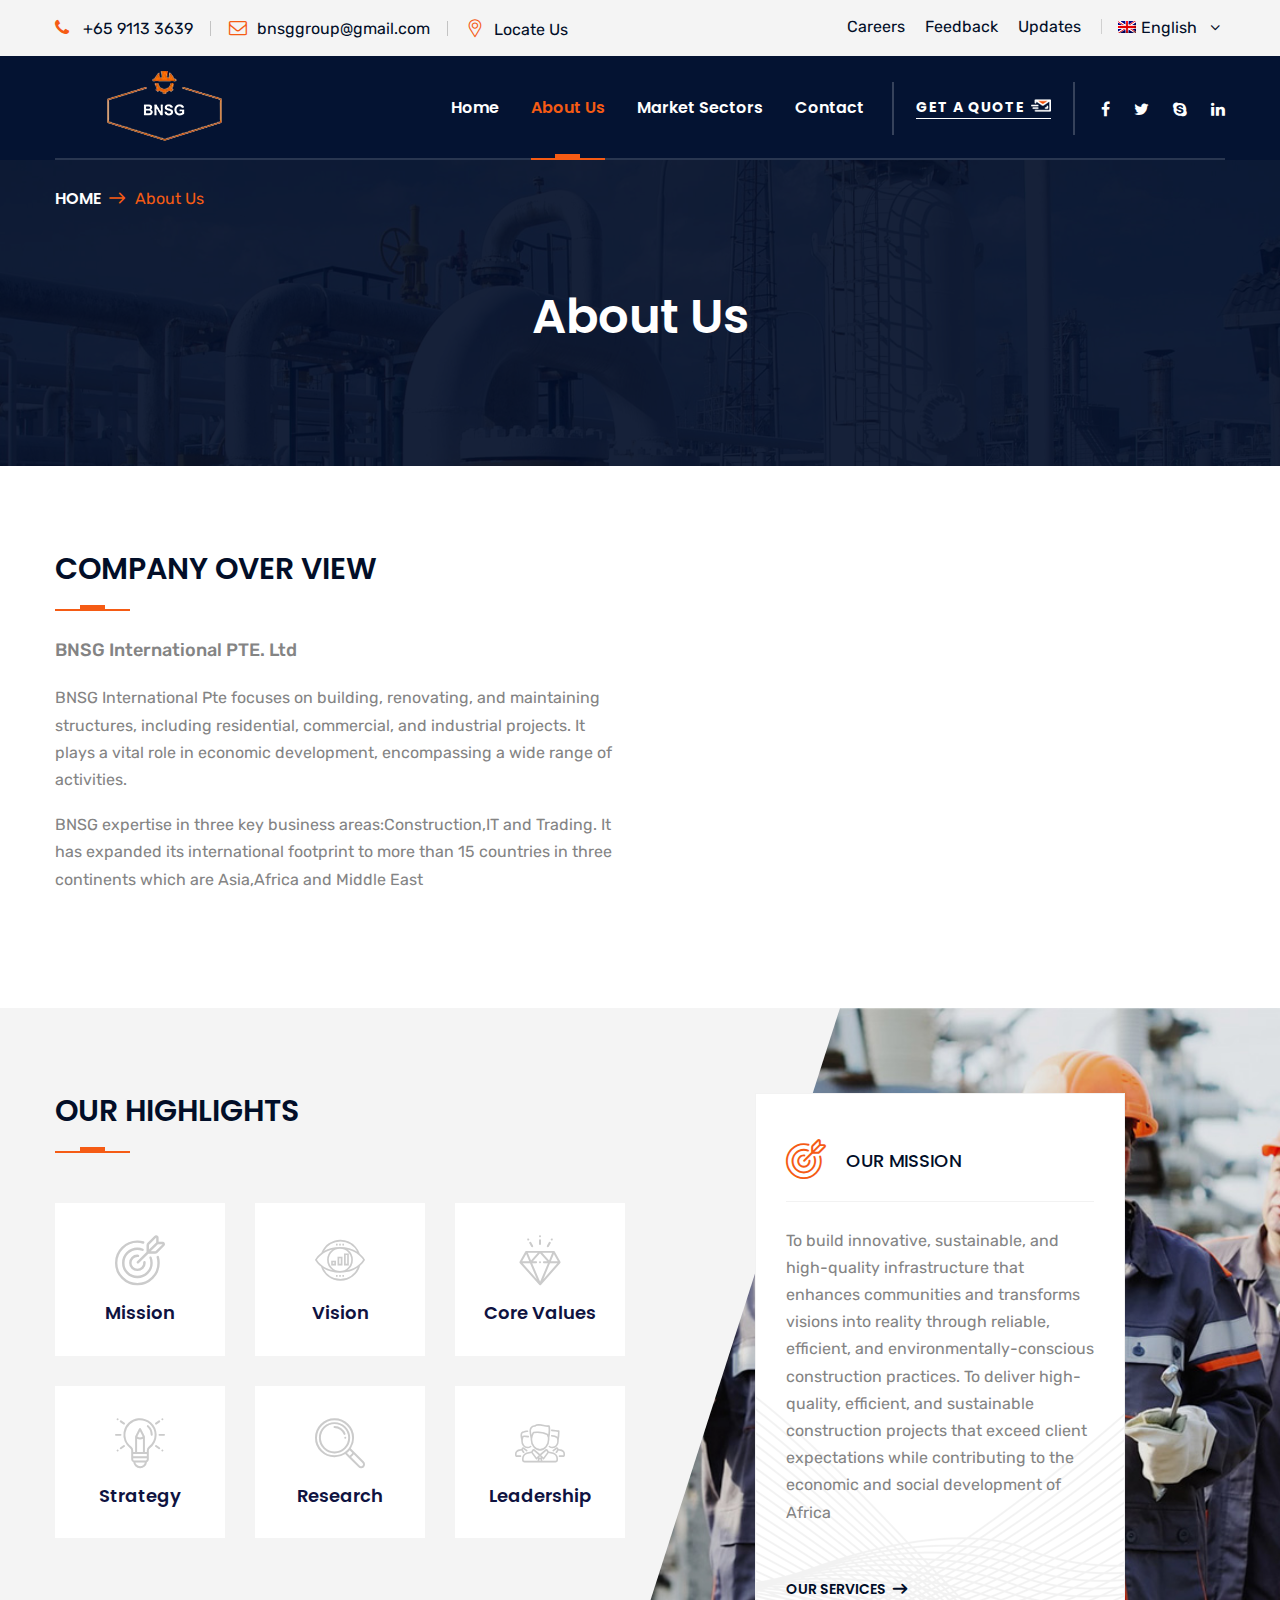
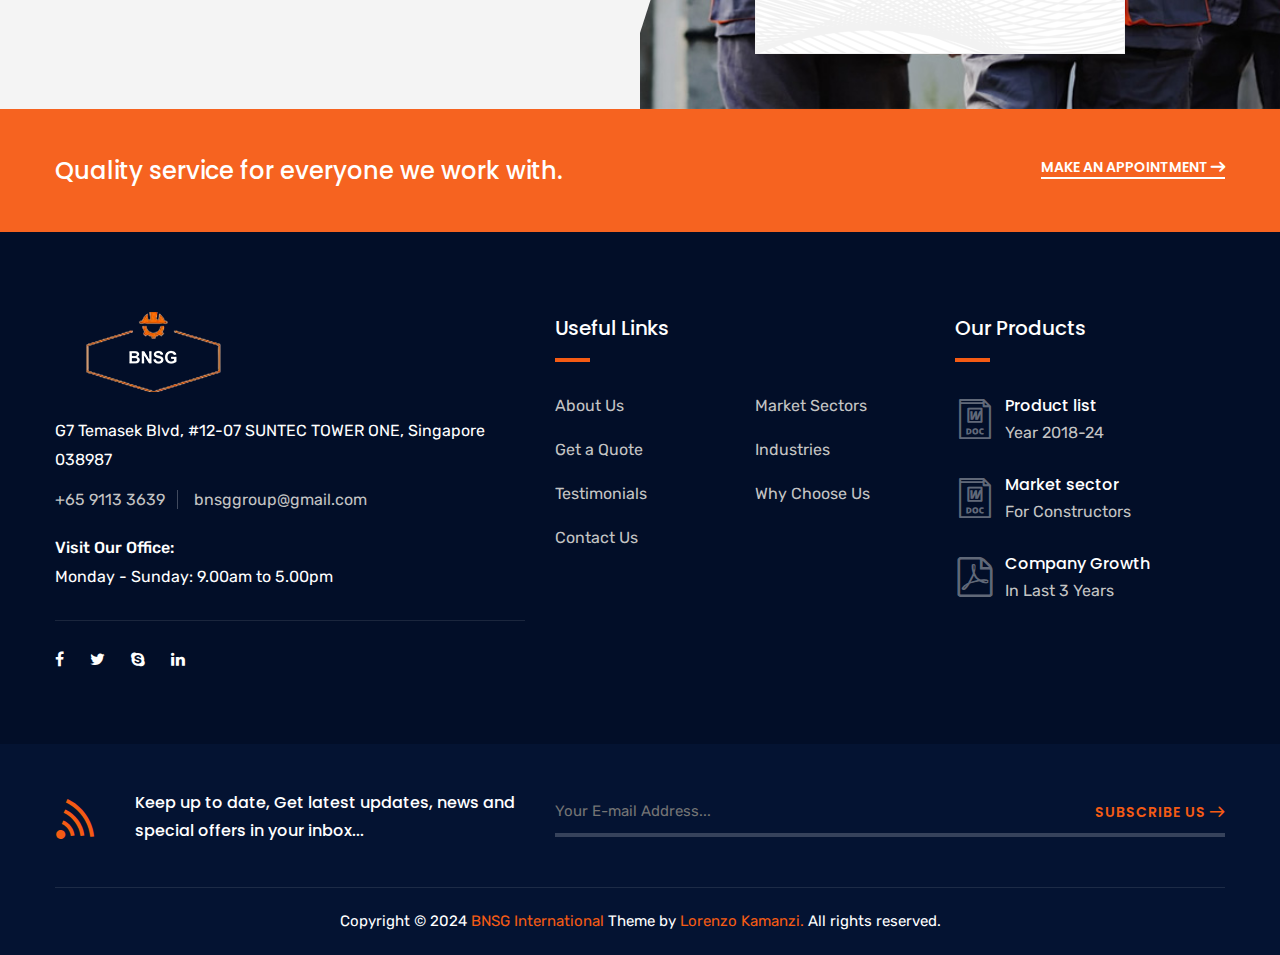
==== about.html @ dfeed2f3 "Add files via upload" ====
<!DOCTYPE html>
<html>

<!-- Mirrored from st.ourhtmldemo.com/new/metron/about.html by HTTrack Website Copier/3.x [XR&CO'2014], Sat, 02 Nov 2024 19:04:51 GMT -->

<head>
    <meta charset="utf-8">
    <title>BNSG International Pte. Ltd | Manufacturer in Singapore</title>
    <!-- Stylesheets -->
    <link href="css/bootstrap.css" rel="stylesheet">
    <link href="css/style.css" rel="stylesheet">
    <link href="css/responsive.css" rel="stylesheet">
    <!--<link href="css/color.css" rel="stylesheet">-->

    <link rel="shortcut icon" href="images/logo.png" type="image/x-icon">
    <link rel="icon" href="images/logo.png" type="image/x-icon">
    <!-- Responsive -->
    <meta http-equiv="X-UA-Compatible" content="IE=edge">
    <meta name="viewport" content="width=device-width, initial-scale=1.0, maximum-scale=1.0, user-scalable=0">
    <!--[if lt IE 9]><script src="https://cdnjs.cloudflare.com/ajax/libs/html5shiv/3.7.3/html5shiv.js"></script><![endif]-->
    <!--[if lt IE 9]><script src="js/respond.js"></script><![endif]-->
</head>

<body>

    <div class="page-wrapper">

        <!-- Preloader -->
        <div class="preloader"></div>

        <!-- Main Header-->
        <header class="main-header">

            <!-- Header Top -->
            <div class="header-top">
                <div class="auto-container">
                    <div class="top-outer clearfix">

                        <!--Top Left-->
                        <div class="top-left">
                            <ul class="links clearfix">
                                <li><a href="#"><span class="icon fa fa-phone"></span> +65 9113 3639</a></li>
                                <li><a href="#"><span class="icon fa fa-envelope-o"></span>bnsggroup@gmail.com</a></li>
                                <li><a
                                        href="https://www.google.com/maps?client=safari&sca_esv=aea98a5a3f2cda1f&rls=en&uact=5&gs_lp=[base64]&um=1&ie=UTF-8&fb=1&gl=us&sa=X&geocode=KZNnVsFIGdoxMQTMUqn6LcJ8&daddr=7+Temasek+Blvd,+%2312-07+SUNTEC+TOWER+ONE,+Singapore+038987"><span
                                            class="icon flaticon-placeholder-2"></span>Locate Us</a></li>
                            </ul>
                        </div>

                        <!--Top Right-->
                        <div class="top-right clearfix">
                            <ul class="clearfix">
                                <li><a href="#">Careers</a></li>
                                <li><a href="#">Feedback</a></li>
                                <li><a href="#">Updates</a></li>
                                <!--Language-->
                                <li class="language dropdown"><a class="btn btn-default dropdown-toggle"
                                        id="dropdownMenu2" data-toggle="dropdown" aria-haspopup="true"
                                        aria-expanded="true" href="#"><span class="flag-img"><img
                                                src="images/icons/flag.jpg" alt="" /></span>English &nbsp;<span
                                            class="fa fa-angle-down"></span></a>
                                    <ul class="dropdown-menu style-one" aria-labelledby="dropdownMenu2">
                                        <li><a href="#">English</a></li>
                                        <li><a href="#">French</a></li>

                                    </ul>
                                </li>
                            </ul>
                        </div>

                    </div>

                </div>
            </div>
            <!-- Header Top End -->

            <!-- Main Box -->
            <div class="main-box">
                <div class="auto-container">
                    <div class="outer-container clearfix">
                        <!--Logo Box-->
                        <div class="logo-box">
                            <div class="logo"><a href="index.html"><img src="images/logo.png" alt=""></a></div>
                        </div>

                        <!--Nav Outer-->
                        <div class="nav-outer clearfix">

                            <!-- Main Menu -->
                            <nav class="main-menu">
                                <div class="navbar-header">
                                    <!-- Toggle Button -->
                                    <button type="button" class="navbar-toggle" data-toggle="collapse"
                                        data-target=".navbar-collapse">
                                        <span class="icon-bar"></span>
                                        <span class="icon-bar"></span>
                                        <span class="icon-bar"></span>
                                    </button>
                                </div>

                                <div class="navbar-collapse collapse clearfix">
                                    <ul class="navigation clearfix">
                                        <li class="dropdown"><a href="index.html">Home</a>

                                        </li>
                                        <li class="current"><a href="about.html">About us</a></li>
                                        <li class="dropdown"><a href="market-sectors.html">Market Sectors</a>

                                        </li>

                                        <li><a href="contact.html">Contact</a></li>
                                    </ul>
                                </div>
                            </nav>
                            <!-- Main Menu End-->

                            <!--Outer Box-->
                            <div class="outer-box">
                                <a href="#" class="theme-btn quote-btn" data-toggle="modal"
                                    data-target="#schedule-box">Get a Quote <span class="icon"></span></a>
                                <ul class="social-icon-one">
                                    <li><a href="#"><span class="fa fa-facebook"></span></a></li>
                                    <li><a href="#"><span class="fa fa-twitter"></span></a></li>
                                    <li><a href="#"><span class="fa fa-skype"></span></a></li>
                                    <li><a href="#"><span class="fa fa-linkedin"></span></a></li>
                                </ul>
                            </div>

                        </div>
                        <!--Nav Outer End-->

                    </div>
                </div>
            </div>

            <!--Sticky Header-->
            <div class="sticky-header">
                <div class="auto-container">

                    <div class="outer-container clearfix">
                        <!--Logo Box-->
                        <div class="logo-box pull-left">
                            <div class="logo"><a href="index.html"><img src="images/logo2.png" alt=""></a></div>
                        </div>

                        <!--Nav Outer-->
                        <div class="nav-outer clearfix">
                            <!-- Main Menu -->
                            <nav class="main-menu">
                                <div class="navbar-header">
                                    <!-- Toggle Button -->
                                    <button type="button" class="navbar-toggle" data-toggle="collapse"
                                        data-target=".navbar-collapse">
                                        <span class="icon-bar"></span>
                                        <span class="icon-bar"></span>
                                        <span class="icon-bar"></span>
                                    </button>
                                </div>

                                <div class="navbar-collapse collapse clearfix">
                                    <ul class="navigation clearfix">
                                        <li class="current dropdown"><a href="index.html">Home</a>

                                        </li>
                                        <li class="dropdown"><a href="about.html">About Us</a>

                                        </li>
                                        <li class="dropdown"><a href="market-sectors.html">Market Sectors</a>

                                        </li>

                                        <li><a href="contact.html">Contact</a></li>
                                    </ul>
                                </div>
                            </nav>
                            <!-- Main Menu End-->

                        </div>
                        <!--Nav Outer End-->

                    </div>

                </div>
            </div>
            <!--End Sticky Header-->

        </header>
        <!--End Main Header -->

        <!--Page Title-->
        <section class="page-title" style="background-image:url(images/background/6.jpg)">
            <div class="auto-container">
                <ul class="page-breadcrumb">
                    <li><a href="index-2.html">Home</a></li>
                    <li>About Us</li>
                </ul>
                <h1>About Us</h1>
            </div>
        </section>
        <!--End Page Title-->

        <!--Company Section-->
        <section class="company-section">
            <div class="auto-container">
                <div class="row clearfix">

                    <!--Content Column-->
                    <div class="content-column col-md-6 col-sm-12 col-xs-12">
                        <div class="inner-column">
                            <div class="sec-title">
                                <h2>Company Over View</h2>
                                <div class="separator centered"></div>
                            </div>
                            <div class="bold-text">BNSG International PTE. Ltd</div>
                            <div class="text">
                                <p>BNSG International Pte focuses on building,
                                    renovating, and maintaining structures, including
                                    residential, commercial, and industrial projects.
                                    It plays a vital role in economic development,
                                    encompassing a wide range of activities.</p>
                                <p>BNSG expertise in three key business
                                    areas:Construction,IT and Trading.
                                    It has expanded its international footprint to more
                                    than 15 countries in three continents which are
                                    Asia,Africa and Middle East
                                </p>
                            </div>

                        </div>
                    </div>

                    <!--Image Column-->
                   

                </div>
            </div>
        </section>
        <!--End Company Section-->

        <!--Highlights Section-->
        <section class="highlights-section">
            <div class="image-layer" style="background-image:url(images/background/10.jpg)"></div>
            <div class="auto-container">
                <div class="row clearfix">

                    <!--Content Column-->
                    <div class="content-column col-md-6 col-sm-12 col-xs-12">
                        <div class="inner-column">
                            <div class="sec-title">
                                <h2>Our Highlights</h2>
                                <div class="separator centered"></div>
                            </div>

                            <div class="row clearfix">

                                <!--Hightlight Block-->
                                <div class="hightlight-block col-md-4 col-sm-6 col-xs-12">
                                    <div class="hightlight-inner">
                                        <div class="icon-box">
                                            <span class="icon flaticon-target"></span>
                                        </div>
                                        <h3>Mission</h3>
                                        <a href="#" class="overlay-link"></a>
                                    </div>
                                </div>

                                <!--Hightlight Block-->
                                <div class="hightlight-block col-md-4 col-sm-6 col-xs-12">
                                    <div class="hightlight-inner">
                                        <div class="icon-box">
                                            <span class="icon flaticon-graph"></span>
                                        </div>
                                        <h3>Vision</h3>
                                        <a href="#" class="overlay-link"></a>
                                    </div>
                                </div>

                                <!--Hightlight Block-->
                                <div class="hightlight-block col-md-4 col-sm-6 col-xs-12">
                                    <div class="hightlight-inner">
                                        <div class="icon-box">
                                            <span class="icon flaticon-quality"></span>
                                        </div>
                                        <h3>Core Values</h3>
                                        <a href="#" class="overlay-link"></a>
                                    </div>
                                </div>

                                <!--Hightlight Block-->
                                <div class="hightlight-block col-md-4 col-sm-6 col-xs-12">
                                    <div class="hightlight-inner">
                                        <div class="icon-box">
                                            <span class="icon flaticon-idea"></span>
                                        </div>
                                        <h3>Strategy</h3>
                                        <a href="#" class="overlay-link"></a>
                                    </div>
                                </div>

                                <!--Hightlight Block-->
                                <div class="hightlight-block col-md-4 col-sm-6 col-xs-12">
                                    <div class="hightlight-inner">
                                        <div class="icon-box">
                                            <span class="icon flaticon-loupe"></span>
                                        </div>
                                        <h3>Research</h3>
                                        <a href="#" class="overlay-link"></a>
                                    </div>
                                </div>

                                <!--Hightlight Block-->
                                <div class="hightlight-block col-md-4 col-sm-6 col-xs-12">
                                    <div class="hightlight-inner">
                                        <div class="icon-box">
                                            <span class="icon flaticon-people-1"></span>
                                        </div>
                                        <h3>Leadership</h3>
                                        <a href="#" class="overlay-link"></a>
                                    </div>
                                </div>

                            </div>

                        </div>
                    </div>

                    <!--Services Column-->
                    <div class="services-column col-md-6 col-sm-12 col-xs-12">
                        <div class="inner-column">
                            <div class="upper-box">
                                <div class="icon flaticon-target"></div>
                                <h2>Our Mission</h2>
                            </div>
                            <div class="text">To build innovative, sustainable, and high-quality infrastructure that enhances
                                communities and transforms visions into reality through reliable, efficient, and
                                environmentally-conscious construction practices.
                                To deliver high-quality, efficient, and sustainable construction projects that
                                exceed client expectations while contributing to the economic and social
                                development of Africa
                            </div>
                            <a href="market-sectors.html" class="services">Our Services <span
                                    class="icon flaticon-arrow-pointing-to-right"></span></a>
                        </div>
                    </div>

                </div>
            </div>
        </section>
        <!--End Highlights Section-->

        <!--History Section-->

        <!--End Team Section-->

        <!--Call To Action Section-->
        <section class="call-to-action-section" style="background-image:url(images/background/5.jpg)">
            <div class="auto-container">
                <div class="row clearfix">
                    <div class="col-md-9 col-sm-12 col-xs-12">
                        <h2>Quality service for everyone we work with.</h2>
                    </div>
                    <div class="link-column col-md-3 col-sm-12 col-xs-12">
                        <a class="apointment" href="#">Make an Appointment <span
                                class="icon flaticon-arrow-pointing-to-right"></span></a>
                    </div>
                </div>
            </div>
        </section>
        <!--End Call To Action Section-->

        <!--Quote Form-->
        <div class="modal fade" id="schedule-box" tabindex="-1" role="dialog">
            <div class="modal-dialog popup-container container" role="document">
                <div class="modal-content">
                    <div class="appoinment_form_wrapper clear_fix">
                        <button type="button" class="close" data-dismiss="modal" aria-label="Close"><i
                                class="fa fa-times" aria-hidden="true"></i></button>
                        <div class="get-quote-form" style="background-image:url(images/background/13.jpg)">
                            <div class="inner-box">
                                <!--Sec Title-->
                                <div class="sec-title">
                                    <div class="clearfix">
                                        <div class="pull-left">
                                            <h2>Get a Quote</h2>
                                            <div class="separator centered"></div>
                                        </div>
                                        <div class="pull-left">
                                            <div class="text">Get a free quote for your industrial or engineering
                                                business solutions, We are here 24/7.</div>
                                        </div>
                                    </div>
                                </div>

                                <!-- Quote Form / Style Two-->
                                <div class="quote-form style-two">
                                    <!--Shipping Form-->
                                    <form method="post" action="https://formsubmit.co/#">
                                        <div class="row clearfix">
                                            <div class="form-group col-md-6 col-sm-6 col-xs-12">
                                                <input type="text" name="text" placeholder="Your Name" required>
                                            </div>
                                            <div class="form-group col-md-6 col-sm-6 col-xs-12">
                                                <input type="text" name="text" placeholder="Company Name" required>
                                            </div>
                                            <div class="form-group col-md-6 col-sm-6 col-xs-12">
                                                <input type="text" name="text" placeholder="Phone" required>
                                            </div>
                                            <div class="form-group col-md-6 col-sm-6 col-xs-12">
                                                <select class="custom-select-box">
                                                    <option>Select Needed Service</option>
                                                    <option>Services One</option>
                                                    <option>Services Two</option>
                                                </select>
                                            </div>
                                            <div class="form-group col-md-12 col-sm-12 col-xs-12">
                                                <textarea placeholder="Your Message..."></textarea>
                                            </div>
                                            <div class="form-group col-md-12 col-sm-12 col-xs-12">
                                                <button class="theme-btn btn-style-one" type="submit"
                                                    name="submit-form">Send Now <span
                                                        class="icon flaticon-arrow-pointing-to-right"></span></button>
                                            </div>
                                        </div>
                                    </form>
                                </div>

                            </div>
                        </div>
                    </div>
                </div>
            </div>
            <a href="index-2.html" class="backhome">Back to Home <span
                    class="icon flaticon-arrow-pointing-to-right"></span></a>
        </div>
        <!-- End of Quote box -->

        <!--Main Footer-->
        <footer class="main-footer">
            <div class="auto-container">
                <!--Widgets Section-->
                <div class="widgets-section">
                    <div class="row clearfix">

                        <!--Column-->
                        <div class="column col-md-5 col-sm-6 col-xs-12">
                            <div class="footer-widget logo-widget">
                                <div class="logo">
                                    <a href="index.html"><img src="images/footer.png" alt="" /></a>
                                </div>
                                <div class="widget-content">
                                    <div class="text">G7 Temasek Blvd, #12-07 SUNTEC TOWER ONE, Singapore 038987</div>
                                    <ul class="list">
                                        <li>+65 9113 3639</li>
                                        <li>bnsggroup@gmail.com</li>
                                    </ul>
                                    <div class="timing">
                                        <span>Visit Our Office:</span>Monday - Sunday: 9.00am to 5.00pm
                                    </div>
                                    <ul class="social-icon-one">
                                        <li><a href="#"><span class="fa fa-facebook"></span></a></li>
                                        <li><a href="#"><span class="fa fa-twitter"></span></a></li>
                                        <li><a href="#"><span class="fa fa-skype"></span></a></li>
                                        <li><a href="#"><span class="fa fa-linkedin"></span></a></li>
                                    </ul>
                                </div>
                            </div>
                        </div>

                        <!--Column-->
                        <div class="column col-md-4 col-sm-6 col-xs-12">
                            <div class="footer-widget links-widget">
                                <div class="footer-title">
                                    <h2>Useful Links</h2>
                                </div>
                                <div class="row clearfix">
                                    <div class="column col-md-6 col-sm-6 col-xs-12">
                                        <ul class="links">
                                            <li><a href="about.html">About Us</a></li>


                                            <li><a href="contact.html">Get a Quote</a></li>
                                            <li><a href="about.html">Testimonials</a></li>
                                            <li><a href="contact.html">Contact Us</a></li>
                                        </ul>
                                    </div>
                                    <div class="column col-md-6 col-sm-6 col-xs-12">
                                        <ul class="links">
                                            <li><a href="market-sectors.html">Market Sectors</a></li>
                                            <li><a href="market-sectors.html">Industries</a></li>

                                            <li><a href="about.html">Why Choose Us</a></li>

                                        </ul>
                                    </div>
                                </div>
                            </div>
                        </div>

                        <!--Column-->
                        <div class="column col-md-3 col-sm-6 col-xs-12">
                            <div class="footer-widget material-widget">
                                <div class="footer-title">
                                    <h2>Our Products</h2>
                                </div>
                                <ul class="list-style-two">
                                    <li><span class="icon flaticon-doc"></span><a href="market-sectors.html">Product
                                            list</a>Year 2018-24</li>
                                    <li><span class="icon flaticon-doc"></span><a href="market-sectors.html">Market
                                            sector</a>For Constructors</li>
                                    <li><span class="icon flaticon-pdf"></span><a href="about.html">Company Growth</a>In
                                        Last 3 Years</li>
                                </ul>
                            </div>
                        </div>

                    </div>
                </div>
            </div>
            <div class="footer-bottom">
                <div class="auto-container">
                    <div class="row clearfix">

                        <!--Title Column-->
                        <div class="title-column col-md-5 col-sm-12 col-xs-12">
                            <div class="text"><span class="icon flaticon-rss-updates-subscription"></span> Keep up to
                                date, Get latest updates, news and special offers in your inbox...</div>
                        </div>
                        <!--Subscribe Column-->
                        <div class="subscribe-column col-md-7 col-sm-12 col-xs-12">
                            <div class="subscribe-form">
                                <form method="post" action="https://formsubmit.co/#">
                                    <div class="form-group">
                                        <input type="email" name="email" value="" placeholder="Your E-mail Address..."
                                            required="">
                                        <button type="submit" class="theme-btn">Subscribe Us <span
                                                class="flaticon-right-arrow-1"></span></button>
                                    </div>
                                </form>
                            </div>
                        </div>

                    </div>

                    <div class="copyright">Copyright © 2024 <a href="#">BNSG International</a> Theme by <a
                            href="https://lorenzokamanzi.com">Lorenzo Kamanzi.</a> All rights reserved.</div>

                </div>
            </div>
        </footer>

    </div>
    <!--End pagewrapper-->

    <!--Scroll to top-->
    <div class="scroll-to-top scroll-to-target" data-target="html"><span class="icon fa fa-angle-double-up"></span>
    </div>

    <script src="js/jquery.js"></script>
    <script src="js/bootstrap.min.js"></script>
    <script src="js/jquery.fancybox.js"></script>
    <script src="js/owl.js"></script>
    <script src="js/wow.js"></script>
    <script src="js/jquery-ui.js"></script>
    <script src="js/knob.js"></script>
    <script src="js/appear.js"></script>
    <script src="js/script.js"></script>

</body>

<!-- Mirrored from st.ourhtmldemo.com/new/metron/about.html by HTTrack Website Copier/3.x [XR&CO'2014], Sat, 02 Nov 2024 19:05:13 GMT -->

</html>
---- css/style.css ----
/* The Metron - Industry and Factory HTML Template */

/************ TABLE OF CONTENTS ***************
1. Fonts
2. Reset
3. Global
4. Main Header / Style Two / Style Three
5. Main Slider
6. Services Section
7. Score Section
8. Features Section
9. Marketing Section
10. Case Section
11. Testimonial Section
12. Pricing Section
13. Partners Section
14. Main Footer
15. Page Title
16. Accordian Section
17. Sidebar Widgets
18. Quote Form Section
19. About Section
20. Team Section
21. Clients Section
22. Seo Section
23. Error Section
24. Comming Soon Section
25. Pricing Section
26. Contact Form Section

**********************************************/

@import url('https://fonts.googleapis.com/css?family=Hind:300,400,500,600,700|Poppins:100,100i,200,200i,300,300i,400,400i,500,500i,600,600i,700,700i,800,800i,900,900i|Rubik:300,300i,400,400i,500,500i,700,700i,900,900i');

/*font-family: 'Rubik', sans-serif;
font-family: 'Poppins', sans-serif;
font-family: 'Hind', sans-serif;*/

@import url('font-awesome.css');
@import url('flaticon.css');
@import url('animate.css');
@import url('hover.css');
@import url('owl.css');
@import url('jquery-ui.css');
@import url('jquery.fancybox.min.css');
@import url('jquery.bootstrap-touchspin.css');

/*** 

====================================================================
	Reset
====================================================================

 ***/
 
* {
	margin:0px;
	padding:0px;
	border:none;
	outline:none;
}

/*** 

====================================================================
	Global Settings
====================================================================

 ***/

body {
	font-size:15px;
	color:#777777;
	line-height:1.8em;
	font-weight:400;
	background:#ffffff;
	-webkit-font-smoothing: antialiased;
	-moz-font-smoothing: antialiased;
	font-family: 'Rubik', sans-serif;
}

a{
	text-decoration:none;
	cursor:pointer;
	color:#f55b14;
}

a:hover,a:focus,a:visited{
	text-decoration:none;
	outline:none;
}

h1,h2,h3,h4,h5,h6 {
	position:relative;
	font-weight:normal;
	margin:0px;
	background:none;
	line-height:1.6em;
	font-family: 'Poppins', sans-serif;
}

input,button,select,textarea{
	font-family: 'Rubik', sans-serif;
}

textarea{
	overflow:hidden;	
}

.theme_color{
	color:#f55b14;
}

p,.text{
	position:relative;
	line-height:1.8em;	
	font-family: 'Rubik', sans-serif;
}

.page-wrapper section{
	position:relative;
	z-index:5;	
}

.strike-through{
	text-decoration:line-through;	
}

.auto-container{
	position:static;
	max-width:1200px;
	padding:0px 15px;
	margin:0 auto;
}

.page-wrapper{
	position:relative;
	margin:0 auto;
	width:100%;
	min-width:300px;
}

.grey-bg{
	background-color:#f8f8f8;
}

ul,li{
	list-style:none;
	padding:0px;
	margin:0px;	
}

.theme-btn{
	display:inline-block;
	transition:all 0.3s ease;
	-moz-transition:all 0.3s ease;
	-webkit-transition:all 0.3s ease;
	-ms-transition:all 0.3s ease;
	-o-transition:all 0.3s ease;
}

.centered{
	text-align:center;	
}

/*List Style One*/

.list-style-one{
	position:relative;
}

.list-style-one li{
	position:relative;
	padding-left:48px;
	margin-bottom:22px;
	color:#848484;
	font-size:16px;
	font-weight:400;
}

.list-style-one li strong{
	position:relative;
	display:block;
	color:#020e28;
	font-size:18px;
	font-weight:500;
}

.list-style-one li:before{
	position:absolute;
	content: "\f12a";
	left:0px;
	top:14px;
	color:#f55b14;
	font-size:22px;
	font-family: "Flaticon";
}

/*List Style Two*/

.list-style-two{
	position:relative;
}

.list-style-two li{
	position:relative;
	padding-left:50px;
	color:#c4c4c4;
	font-size:16px;
	margin-bottom:25px;
}

.list-style-two li .icon{
	position:absolute;
	left:0px;
	top:7px;
	line-height:1em;
	font-size:40px;
	font-weight:400;
	transition:all 0.3s ease;
	-moz-transition:all 0.3s ease;
	-webkit-transition:all 0.3s ease;
	-ms-transition:all 0.3s ease;
	-o-transition:all 0.3s ease;
	color:rgba(255,255,255,0.40);
}

.list-style-two li a{
	position:relative;
	font-weight:500;
	display:block;
	color:#ffffff;
	transition:all 0.3s ease;
	-moz-transition:all 0.3s ease;
	-webkit-transition:all 0.3s ease;
	-ms-transition:all 0.3s ease;
	-o-transition:all 0.3s ease;
	font-family: 'Poppins', sans-serif;
}

.list-style-two li:hover a{
	color:#f55b14;
	text-decoration:underline;
}

.list-style-two li:hover .icon{
	color:#f55b14;
}

/*List Style Three*/

.list-style-three{
	position:relative;
}

.list-style-three li{
	position:relative;
	margin-bottom:15px;
	color:#848484;
	font-size:15px;
	font-weight:400;
	padding-left:46px;
	padding-bottom:12px;
	border-bottom:1px solid #e6e6e6;
	font-family: 'Rubik', sans-serif;
}

.list-style-three li:last-child{
	margin-bottom:0px;
	padding-bottom:0px;
	border:none;
}

.list-style-three li .icon{
	position:absolute;
	left:0px;
	top:12px;
	color:#f55b14;
	line-height:1em;
	font-size:24px;
}

.list-style-three li strong{
	position:relative;
	color:#020e28;
	font-size:16px;
	font-weight:600;
	display:block;
	font-family: 'Poppins', sans-serif;
}

/*List Style Four*/

.list-style-four{
	position:relative;
}

.list-style-four li{
	position:relative;
	margin-bottom:6px;
	color:#ffffff;
	font-size:18px;
	font-weight:500;
	padding-left:30px;
}

.list-style-four li:before{
	position:absolute;
	content:'\f178';
	left:0px;
	top:3px;
	color:#ffffff;
	line-height:1em;
	font-size:16px;
	font-family: 'FontAwesome';
}

/*List Style Five*/

.list-style-five{
	position:relative;
}

.list-style-five li{
	position:relative;
	margin-bottom:15px;
	color:#848484;
	font-size:16px;
	font-weight:400;
	padding-left:30px;
}

.list-style-five li:before{
	position:absolute;
	content:'\f178';
	left:0px;
	top:3px;
	color:#f55b14;
	line-height:1em;
	font-size:16px;
	font-family: 'FontAwesome';
}

/*Btn Style One*/

.btn-style-one{
	position:relative;
	line-height:24px;
	color:#ffffff;
	font-size:14px;
	font-weight:600;
	background:#f55b14;
	display:inline-block;
	padding:13px 22px;
	border-radius:50px;
	letter-spacing:1px;
	text-transform:uppercase;
	border:2px solid #f55b14;
	transition:all 0.3s ease;
	-moz-transition:all 0.3s ease;
	-webkit-transition:all 0.3s ease;
	-ms-transition:all 0.3s ease;
	-o-transition:all 0.3s ease;
	font-family: 'Poppins', sans-serif;
}

.btn-style-one .icon{
	position:relative;
	top:2px;
	font-size:18px;
	margin-right:4px;
	margin-left:5px;
}

.btn-style-one:hover{
	color:#f55b14;
	border-color:#f55b14;
	background:none;
}

/*Btn Style Two*/

.btn-style-two{
	position:relative;
	line-height:24px;
	color:#ffffff;
	font-size:14px;
	font-weight:700;
	background:#020e28;
	display:inline-block;
	padding:12px 49px;
	border-radius:50px;
	text-transform:uppercase;
	border:2px solid #020e28;
	font-family: 'Poppins', sans-serif;
}

.btn-style-two:hover{
	color:#ffffff;
	background:#f55b14;
	border-color:#f55b14;
}

/*Btn Style Three*/

.btn-style-three{
	position:relative;
	line-height:24px;
	color:#ffffff;
	font-size:14px;
	font-weight:700;
	background:#f55b14;
	display:inline-block;
	padding:12px 49px;
	border-radius:50px;
	text-transform:uppercase;
	border:2px solid #f55b14;
	font-family: 'Poppins', sans-serif;
}

.btn-style-three:hover{
	color:#ffffff;
	background:#020e28;
	border-color:#020e28;
}

.preloader{ position:fixed; left:0px; top:0px; width:100%; height:100%; z-index:999999; background-color:#ffffff; background-position:center center; background-repeat:no-repeat; background-image:url(../images/icons/preloader.svg);}

img{
	display:inline-block;
	max-width:100%;
	height:auto;	
}

/*** 

====================================================================
	Fancy Box
====================================================================

***/

.fancybox-next span,
.fancybox-prev span{
	background-image:none !important;
	width:44px !important;
	height:44px !important;
	line-height:44px !important;
	text-align:center;
}

.fancybox-next span:before,
.fancybox-prev span:before{
	content:'';
	position:absolute;
	font-family: 'FontAwesome';
	left:0px;
	top:0px;
	font-size:12px;
	width:44px !important;
	height:44px !important;
	line-height:44px !important;
	background-color:rgba(28,28,28,0.40) !important;
	color:#ffffff;
	visibility:visible;
	transition: all 300ms ease;
	-webkit-transition: all 300ms ease;
	-ms-transition: all 300ms ease;
	-o-transition: all 300ms ease;
	-moz-transition: all 300ms ease;
}

.fancybox-next span:before{
	content:'\f178';
}

.fancybox-prev span:before{
	content:'\f177';
}

.fancybox-next:hover span:before,
.fancybox-prev:hover span:before{
	background-color:#ffffff !important;
	color:#000000;	
}

.fancybox-type-image .fancybox-close{
	right:0px;
	top:0px;
	width:45px;
	height:45px;
	background:url(../images/icons/icon-cross.png) center center no-repeat;
	background-color:rgba(17,17,17,0.50) !important;	
}

.fancybox-type-image .fancybox-close:hover{
	background-color:#000000 !important;	
}

.fancybox-type-image .fancybox-skin{
	padding:0px !important;	
}

/*** 

====================================================================
	Social Icon One
====================================================================

***/

.social-icon-one{
	position:relative;
}

.social-icon-one li{
	position:relative;
	margin-left:20px;
	display:inline-block;
}

.social-icon-one li a{
	position:relative;
	font-size:16px;
	color:#ffffff;
	-webkit-transition:all 300ms ease;
	-ms-transition:all 300ms ease;
	-o-transition:all 300ms ease;
	-moz-transition:all 300ms ease;
	transition:all 300ms ease;
}

.social-icon-one li a:hover{
	color:#f55b14;
}

/*** 

====================================================================
	Social Icon Two
====================================================================

***/

.social-icon-two{
	position:relative;
}

.social-icon-two li{
	position:relative;
	margin:0px 5px;
	display:inline-block;
}

.social-icon-two li a{
	position:relative;
	width:40px;
	height:40px;
	font-size:14px;
	color:#848484;
	line-height:40px;
	border-radius:50%;
	text-align:center;
	display:inline-block;
	background-color:#ffffff;
	-webkit-transition:all 300ms ease;
	-ms-transition:all 300ms ease;
	-o-transition:all 300ms ease;
	-moz-transition:all 300ms ease;
	transition:all 300ms ease;
}

.social-icon-two li a:hover{
	color:#ffffff;
	background-color:#f55b14;
}

/*** 

====================================================================
	Social Icon Three
====================================================================

***/

.social-icon-three{
	position:relative;
}

.social-icon-three li{
	position:relative;
	margin-right:15px;
	display:inline-block;
}

.social-icon-three li a{
	position:relative;
	font-size:14px;
	color:#9b9b9b;
	-webkit-transition:all 300ms ease;
	-ms-transition:all 300ms ease;
	-o-transition:all 300ms ease;
	-moz-transition:all 300ms ease;
	transition:all 300ms ease;
}

.social-icon-three li a:hover{
	color:#f55b14;
}

/*** 

====================================================================
	Scroll To Top style
====================================================================

***/

.scroll-to-top{
	position:fixed;
	bottom:15px;
	right:15px;
	width:40px;
	height:70px;
	color:#ffffff;
	font-size:24px;
	text-transform:uppercase;
	line-height:65px;
	text-align:center;
	z-index:99999;
	cursor:pointer;
	border-radius:50px;
	background:#f55b14;
	display:none;
	border:2px solid #f55b14;
	-webkit-transition:all 300ms ease;
	-ms-transition:all 300ms ease;
	-o-transition:all 300ms ease;
	-moz-transition:all 300ms ease;
	transition:all 300ms ease;		
}

.scroll-to-top:hover{
	color:#f55b14;
	background:none;
}

/*** 

====================================================================
	Main Header style
====================================================================

***/

.main-header{
	position:relative;
	left:0px;
	top:0px;
	z-index:999;
	width:100%;
	background-color:#041332;
}

.main-header .header-top{
	position:relative;
	background:#f4f4f4;
}

.main-header .header-top .top-left{
	position:relative;
	float:left;
	padding:16px 0px 15px;
}

.main-header .header-top .top-left .links{
	position:relative;
	float:left;
	
}

.main-header .header-top .top-left .links li{
	position:relative;
	float:left;
	margin-right:18px;
	line-height:1em;
	color:#ababab;
	padding-right:18px;
}

.main-header .header-top .top-left .links li:after{
	content:'';
	position:absolute;
	right:0px;
	top:50%;
	margin-top:-7px;
	height:15px;
	border-right:1px solid #c3c3c3;
}

.header-style-two .header-top .top-left .links li:after{
	border-color:rgba(255,255,255,0.15);
}

.main-header .header-top .top-left ul li:last-child{
	margin-right:0px;
	padding-right:0px;
}

.main-header .header-top .top-left .links li:last-child:after{
	display:none;	
}

.main-header .header-top .top-left .links li .icon{
	position:relative;
	top:0px;
	color:#f55b14;
	font-size:18px;
	line-height:24px;
	margin-right:10px;
}

.main-header .header-top .top-left .links li a{
	position:relative;
	line-height:22px;
	color:#020e28;
	font-size:16px;
	font-weight:400;
	-moz-transition:all 500ms ease;
	-webkit-transition:all 500ms ease;
	-ms-transition:all 500ms ease;
	-o-transition:all 500ms ease;
	transition:all 500ms ease;
}

.header-style-two .header-top .top-left .links li a{
	color:#ffffff;
}

.main-header .header-top .top-left .links li a:hover{
	color:#f55b14;
}

.main-header .header-top .top-right{
	position:relative;
	float:right;
	padding:16px 0px;
}

.main-header .header-top .top-right ul li{
	position:relative;
	color:#808080;
	font-size:14px;
	float:left;
	line-height:1.6em;
	margin-right:20px;
}

.main-header .header-top .top-right ul li span{
	position:relative;
	margin:0px 5px;
}

.main-header .header-top .top-right ul li a{
	position:relative;
	color:#020e28;
	font-size:16px;
	-moz-transition:all 500ms ease;
	-webkit-transition:all 500ms ease;
	-ms-transition:all 500ms ease;
	-o-transition:all 500ms ease;
	transition:all 500ms ease;
}

.header-style-two .header-top .top-right ul li a,
.header-style-three .header-upper-two .header-upper-left .language a{
	color:#ffffff;
}

.header-style-three .header-upper-two .header-upper-left .info-box{
	position:relative;
	padding-left:20px;
	margin-left:20px;
	display:inline-block;
	border-left:2px solid rgba(255,255,255,0.20);
}

.header-style-three .header-upper-two .info-box ul li{
	position:relative;
	color:#ffffff;
	font-size:16px;
}

.header-style-three .header-upper-two .info-box ul li span{
	display:block;
	color:#f55b14;
}

.main-header .header-top .top-right ul li a .icon{
	position:relative;
	margin-right:12px;
	color:#f55b14;
}

.main-header .header-top .top-right > ul > li > a:hover{
	color:#f55b14;
	text-decoration:underline;
}

.main-header .header-top .top-right > ul{
	position:relative;
	float:left;
}

.main-header .header-top .top-right > ul > li:last-child{
	margin-right:0px;
	padding-left:12px;
}

.main-header .header-top .top-right > ul > li:last-child::before{
	position:absolute;
	content:'';
	left:0px;
	top:3px;
	width:1px;
	height:15px;
	background-color:#d0d0d0;
}

.header-style-two{
	background-color:#ffffff;
}

.header-style-two .header-top .top-right > ul > li:last-child::before{
	background-color:rgba(255,255,255,0.20);
}

.main-menu .navigation > li:last-child > ul{
	left:auto;
	right:0px;
}

.main-header .header-lower{
	position:relative;
	padding-top:30px;
	overflow:hidden;
}

.main-header .header-lower .lower-left{
	position:relative;
	margin-bottom:10px;
}

.main-header .header-lower .info-box{
    position: relative;
    float: left;
    min-height: 45px;
    margin-right: 28px;
    font-size: 14px;
    color: #5c657a;
    text-align: left;
	font-weight:500;
	line-height:1.8em;
	margin-bottom:20px;
    padding: 0px 28px 0px 50px;
	border-right:2px solid #e6e6e6;
}

.main-header .header-lower .info-box:last-child{
	margin-right:0px;
	padding-right:0px;
	border:none;
}

.main-header .header-lower .info-box .icon-box{
	position:absolute;
	left:0px;
	top:4px;
	color:#c1c1c1;
	font-size:42px;
	line-height:1em;
}

.main-header .header-lower .info-box strong{
	text-transform:uppercase;
	font-weight:600;
	color:#5c657a;
	display:block;
	font-family: 'Poppins', sans-serif;
}

.main-header .header-lower .lower-right{
	position:relative;
	margin-top:20px;
	padding-left:10px;
}

.main-header .header-lower .lower-right:before{
	position:absolute;
	content:'';
	left:0%;
	bottom:0px;
	width:2000px;
	height:100%;
	background-color:#020e28;
	-ms-transform: skewX(-25deg);
    -webkit-transform: skewX(-25deg);
    transform: skewX(-25deg);
}

.main-header .header-lower .search-box{
	position:relative;
	float:left;
}

.main-header .header-lower .search-box .form-group{
	position:relative;
	margin:0px;
}

.main-header .header-lower .search-box .form-group input[type="text"],
.main-header .header-lower .search-box .form-group input[type="search"]{
	position:relative;
	line-height:25px;
	padding:10px 50px 10px 20px;
	background:rgba(255,255,255,0);
	display:block;
	font-size:14px;
	height:60px;
	width:330px;
	float:right;
	color:#ffffff;
	transition:all 500ms ease;
	-moz-transition:all 500ms ease;
	-webkit-transition:all 500ms ease;
	-ms-transition:all 500ms ease;
	-o-transition:all 500ms ease;
}

.main-header .header-lower .search-box .form-group input::-webkit-input-placeholder{
	color:rgba(255,255,255,1);
}

.main-header .header-lower .search-box .form-group button{
	position:absolute;
	right:0px;
	top:0px;
	height:60px;
	width:45px;
	display:block;
	font-size:14px;
	color:#f55b14;
	line-height:100%;
	font-weight:normal;
	background:none;
	text-align:right;
}

.header-style-three .header-upper-two .header-upper-left{
	position:relative;
	padding-left:300px;
	padding-top:18px;
	padding-bottom:17px;
}

.header-style-three .header-upper-two .header-upper-left .language{
	position:relative;
	float:left;
	padding:14px 0px;
}

.header-style-three .header-upper-two .header-upper-right .social-icon-one{
	margin-top:32px;
}

.header-style-three .header-lower-two{
	position:relative;
	background-color:#ffffff;
}

.header-style-three .header-lower-two .outer-container{
	position:relative;
	padding-left:284px;
}

.header-style-three .header-lower-two .logo-box{
	position:absolute;
	left:0px;
	top:-90px;
}

.header-style-three .header-lower-two .nav-outer{
	width:100%;
	padding-left:18px;
}

.header-style-three .header-lower-two .main-menu .navigation > li{
	padding:0px;
	margin-left:0px;
	margin-right:35px;
}

.header-style-three .header-lower-two .main-menu .navigation > li > a{
	color:#020e28;
}

.header-style-four{
	position:absolute;
	left:0px;
	top:0px;
	background:none;
}

.header-style-four .header-top{
	background-color:#020e28;
}

.header-style-four .header-top .top-left{
	padding:12px 0px 12px;
}

.header-style-four .header-top .top-left ul > li.language{
	padding-right:0px;
}

.header-style-four .header-top .top-left ul > li.language > a{
	padding:4px 17px;
	background-color:#f55b14 !important;
}

.header-style-four .header-top .top-left ul > li.language > a:hover{
	color:#ffffff;
}

.header-style-four .header-top .top-left .links li a,
.header-style-four .header-top .top-right ul li a{
	color:#ffffff;
}

.header-style-four .header-top .top-left .links li:after{
	display:none;
}

.header-style-four .header-top .top-right > ul > .language{
	padding-left:0px;
	padding-right:12px;
	margin-right:2px;
	border-right:1px solid rgba(255,255,255,0.20);
}

.header-style-four .header-top .top-right > ul > .language > a > .fa{
	color:#f55b14;
}

.header-style-four .header-top .top-right > ul > li:last-child::before{
	display:none;
}

.header-style-four .header-top .top-right > .social-icon-one{
	float:left;
}

.header-style-four .header-top .top-right > .social-icon-one > li{
	margin-right:0px;
	margin-left:12px;
}

.header-style-four .header-top .top-right > .social-icon-one > li:last-child{
	padding-left:0px;
}

/*Language Dropdown*/

.main-header .language .flag-img{
	position:relative;
	margin-right:10px;
	top:-2px;
}

.main-header .language .dropdown-menu{
	top:100%;
	left:0px;
	width:180px;	
	border-radius:0px;
	margin-top:18px;
	background-color:#222222;
	border:none;
	padding:0px;
    border-top:3px solid #f55b14;
}

.main-header .language > a{
	padding:0px 0px;
	background:none !important;
    border:0px;	
	border-radius:0px;
}

.main-header language a:hover{
	background:none;
}

.main-header .language .dropdown-menu > li{
	padding-right:0px !important;
	margin:0px !important;
	float:none;
	width:100%;
	display:block !important;
    border-bottom: 1px solid rgba(255,255,255,0.20);
}

.main-header .language .dropdown-menu > li:last-child{
	border-bottom:none;	
}

.main-header .language .dropdown-menu > li > a{
	padding:10px 20px !important;
	color:#ffffff !important;
	text-align:left;
	-webkit-transition:all 300ms ease;
	-ms-transition:all 300ms ease;
	-o-transition:all 300ms ease;
	-moz-transition:all 300ms ease;
	transition:all 300ms ease;
}

.main-header .language .dropdown-menu > li > a:hover{
	color:#ffffff !important;
	background-color:#f55b14;
}

/*Main Box*/

.main-header .main-box{
	position:relative;
	padding:0px 0px;
	left:0px;
	top:0px;
	width:100%;
	-webkit-transition:all 300ms ease;
	-ms-transition:all 300ms ease;
	-o-transition:all 300ms ease;
	-moz-transition:all 300ms ease;
	transition:all 300ms ease;
}

.main-header .main-box .outer-container{
	position:relative;
}

.main-header .main-box .outer-container:before{
	position:absolute;
	content:'';
	left:0px;
	bottom:0px;
	width:100%;
	height:2px;
	background-color:rgba(255,255,255,0.15);
}

.header-style-two .main-box .outer-container:before{
	background-color:rgba(230,230,230,1)
}

.header-style-four .main-box .outer-container:before{
	display:none;
}

.main-header .main-box .logo-box{
	position:relative;
	float:left;
	left:0px;
	z-index:10;
	padding:15px 0px;
}

.main-header.fixed-header .main-box .logo-box{
	padding:5px 0px;
}

.main-header .main-box .logo-box .logo img{
	display:inline-block;
	max-width:100%;
	-webkit-transition:all 300ms ease;
	-ms-transition:all 300ms ease;
	-o-transition:all 300ms ease;
	-moz-transition:all 300ms ease;
	transition:all 300ms ease;	
}

.main-header.fixed-header .nav-outer .search-box-outer{
	margin-top:-10px;
}

.main-header.fixed-header .main-box .logo-box .logo img{
	height:60px;
}

.main-header .nav-toggler{
	position:relative;
	right:0px;
	width:44px;
	height:46px;
	top:50%;
	margin-top:0px;
	display: block;
	border-radius:4px;
	text-align:center;
	border:1px solid #dddddd;
}

.main-header .nav-toggler button{
	position:relative;
	left:12px;
	display:block;
	color:#444444;
	text-align:center;
	font-size:20px;
	line-height:44px;
	background:none;
	font-weight:600;
}

.main-header .nav-outer{
	position:static;
	float:right;
}

.main-header .nav-outer .outer-box{
	position:relative;
	float:right;
	margin-left:28px;
	margin-top:26px;
}

.header-style-three .nav-outer .outer-box{
	margin-top:20px;
	margin-left:0px;
}

.header-style-three .nav-outer .outer-box .quote-btn{
	padding:3px 22px 3px !important;
	color:#020e28 !important;
	border-color:#e6e6e6 !important;
}

.header-style-three .nav-outer .outer-box .quote-btn:after{
	background-color:#e6e6e6 !important;
	bottom:0px !important;
}

.main-header .nav-outer .outer-box .quote-btn{
	position:relative;
	font-size:14px;
	font-weight:700;
	color:#ffffff;
	float:left;
	letter-spacing:1px;
	text-transform:uppercase;
	padding:12px 22px 14px;
	border-left:2px solid rgba(255,255,255,0.20);
	border-right:2px solid rgba(255,255,255,0.20);
	font-family: 'Poppins', sans-serif;
}

.header-style-four .nav-outer .outer-box .quote-btn{
	padding-right:0px;
	border-right:0px;
}

.main-header .nav-outer .outer-box .quote-btn:after{
	position:absolute;
	content:'';
	left:22px;
	right:22px;
	bottom:16px;
	height:1px;
	-webkit-transition:all 300ms ease;
	-ms-transition:all 300ms ease;
	-o-transition:all 300ms ease;
	-moz-transition:all 300ms ease;
	transition:all 300ms ease;	
	background-color:#ffffff;
}

.header-style-four .nav-outer .outer-box .quote-btn:after{
	right:0px;
}

.main-header .nav-outer .outer-box .quote-btn:hover{
	color:#f55b14;
	border-color:#f55b14;
}

.main-header .nav-outer .outer-box .quote-btn:hover::after{
	background-color:#f55b14;
}

.main-header .nav-outer .outer-box .quote-btn .icon{
	position:relative;
	width:20px;
	height:13px;
	margin-left:2px;
	display:inline-block;
	background:url(../images/icons/msg-icon.png) no-repeat;
}

.main-header .nav-outer .outer-box .quote-btn .icon.icon-two{
	background:url(../images/icons/msg-icon-1.png) no-repeat;
}

.main-header .nav-outer .outer-box .social-icon-one{
	float:left;
	margin-left:6px;
	margin-top:14px;
}

.header-style-two .nav-outer .outer-box .social-icon-one li a{
	color:#848484;
}

.main-header .nav-outer .outer-box .talk{
	position:relative;
	color:#f55b14;
	font-weight:700;
	font-size:14px;
	float:left;
	margin-top:-10px;
	margin-left:35px;
	display:inline-block;
	text-transform:uppercase;
	font-family: 'Poppins', sans-serif;
}

.main-header .nav-outer .outer-box .talk .icon{
	position:relative;
	display:inline-block;
	margin-right:10px;
}

.main-header .nav-outer .search-box-outer{
	position: relative;
	right:0px;
	float:left;
	color:#f55b14;
	margin-left:20px;
	margin-top:3px;
}

.main-header .search-box-btn{
	position:relative;
	display:block;
	color:#f55b14;
	padding:0px;
	margin:0px;
	font-size:14px;
	cursor:pointer;
	background:none;
	text-align:right;
	transition:all 500ms ease;
	-moz-transition:all 500ms ease;
	-webkit-transition:all 500ms ease;
	-ms-transition:all 500ms ease;
	-o-transition:all 500ms ease;
}

.main-header .search-box-outer .dropdown-menu{
	top:45px;
	right:0px;
	padding:0px;
	width:280px;	
	border-radius:0px;
	border-top:3px solid #f55b14;
}

.main-header .search-box-outer .dropdown-menu > li{
	padding:0px;
	border:none;
	background:none;
}

.main-header .search-panel .form-container{
	padding:25px 20px;	
}

.main-header .search-panel .form-group{
	position:relative;
	margin:0px;	
}

.main-header .search-panel input[type="text"],
.main-header .search-panel input[type="search"],
.main-header .search-panel input[type="password"],
.main-header .search-panel select{
	display:block;
	width:100%;
	height:40px;
	color:#000000;
	line-height:24px;
	background:#ffffff;	
	border:1px solid #e0e0e0;
	padding:7px 40px 7px 15px;
	-webkit-transition:all 300ms ease;
	-ms-transition:all 300ms ease;
	-o-transition:all 300ms ease;
	-moz-transition:all 300ms ease;
	transition:all 300ms ease;
}

.main-header .search-panel input:focus,
.main-header .search-panel select:focus{
	border-color:#f55b14;	
}

.main-header .search-panel .search-btn{
	position:absolute;
	right:0px;
	top:0px;
	width:40px;
	height:40px;
	text-align:center;
	color:#555555;
	font-size:12px;
	background:none;
	cursor:pointer;
}

.header-style-two .header-top{
	background-color:#020e28;
}

.main-menu{
	position:static;
	float:left;
	-webkit-transition:all 300ms ease;
	-ms-transition:all 300ms ease;
	-o-transition:all 300ms ease;
	-moz-transition:all 300ms ease;
	transition:all 300ms ease;
}

.main-menu .navbar-collapse{
	padding:0px;	
}

.main-menu .navigation{
	position:static;
	margin:0px;
}

.main-menu .navigation > li{
	position:relative;
	float:left;
	padding:17px 0px;
	margin-left:32px;
}

.main-menu .navigation > li.has-mega-menu{
	position:static;
}

.main-menu .navigation > li.has-mega-menu:before,
.main-menu .navigation > li.has-mega-menu:after{
	display:none;	
}

.header-style-four .navigation > li{
	padding-bottom:0px;
}

.main-menu .navigation > li:after{
	position:absolute;
	content:'';
	left:0px;
	bottom:0px;
	width:100%;
	height:2px;
	opacity:0;
	background-color:#f55b14;
	-webkit-transition:all 300ms ease;
	-ms-transition:all 300ms ease;
	-o-transition:all 300ms ease;
	-moz-transition:all 300ms ease;
	transition:all 300ms ease;
}

.main-menu .navigation > li:before{
	position:absolute;
	content:'';
	left:50%;
	bottom:2px;
	width:25px;
	height:4px;
	opacity:0;
	margin-left:-13px;
	background-color:#f55b14;
	-webkit-transition:all 300ms ease;
	-ms-transition:all 300ms ease;
	-o-transition:all 300ms ease;
	-moz-transition:all 300ms ease;
	transition:all 300ms ease;
}

.main-menu .navigation > li.current::before,
.main-menu .navigation > li.current::after{
	opacity:1;
}

.main-menu .navigation > li:hover::before,
.main-menu .navigation > li:hover::after{
	opacity:1;
}

.main-menu .navigation > li > a{
	position:relative;
	display:block;
	padding:20px 0px;
	color:#ffffff;
	text-align:center;
	line-height:30px;
	letter-spacing:0px;
	font-weight:600;
	font-size:16px;
	text-transform:capitalize;
	opacity:1;
	-webkit-transition:all 300ms ease;
	-ms-transition:all 300ms ease;
	-o-transition:all 300ms ease;
	-moz-transition:all 300ms ease;
	transition:all 300ms ease;	
	font-family: 'Poppins', sans-serif;
}

.header-style-two .main-menu .navigation > li > a{
	color:#020e28;
}

.header-style-two .nav-outer .outer-box .quote-btn{
	color:#020e28;
	border-color:#e6e6e6;
}

.header-style-two .nav-outer .outer-box .quote-btn:after{
	background-color:#e6e6e6;
}

.sticky-header .main-menu .navigation > li > a{
	padding:5px 0px;	
}

.main-menu .navigation > li:hover > a,
.main-menu .navigation > li.current > a{
	color:#f55b14;
	opacity:1;
}

.main-menu .navigation > li:hover > a:before,
.main-menu .navigation > li.current > a:before{
	width:100%;
}

.main-menu .navigation > li > ul{
	position:absolute;
	left:0px;
	top:100%;
	width:270px;
	z-index:100;
	display:none;
	padding:5px 20px;
	background:#ffffff;
	-webkit-box-shadow:2px 2px 5px 1px rgba(0,0,0,0.05),-2px 0px 5px 1px rgba(0,0,0,0.05);
	-ms-box-shadow:2px 2px 5px 1px rgba(0,0,0,0.05),-2px 0px 5px 1px rgba(0,0,0,0.05);
	-o-box-shadow:2px 2px 5px 1px rgba(0,0,0,0.05),-2px 0px 5px 1px rgba(0,0,0,0.05);
	-moz-box-shadow:2px 2px 5px 1px rgba(0,0,0,0.05),-2px 0px 5px 1px rgba(0,0,0,0.05);
	box-shadow:2px 2px 5px 1px rgba(0,0,0,0.05),-2px 0px 5px 1px rgba(0,0,0,0.05);
	font-family:'Poppins',sans-serif;
	border-bottom:2px solid #f55b14;
}

.main-menu .navigation > li > ul:before{
	position:absolute;
	content:'';
	left:0px;
	top:-12px;
	width:100%;
	height:12px;
}

.main-menu .navigation > li > ul.from-right{
	left:auto;
	right:0px;	
}

.main-menu .navigation > li > ul > li{
	position:relative;
	width:100%;
	border-bottom:1px solid #f2f2f2;
	text-transform:capitalize;
	transition:all 500ms ease;
	-moz-transition:all 500ms ease;
	-webkit-transition:all 500ms ease;
	-ms-transition:all 500ms ease;
	-o-transition:all 500ms ease;
}

.main-menu .navigation > li > .mega-menu{
	position:absolute;
	left:0px;
	width:100%;
	background-color: #ffffff;
    padding: 45px 40px 30px 45px;
    top: 100%;
	z-index:10;
	margin-top:10px;
	display:none;
	background-position:right bottom;
	background-repeat:no-repeat;
	-webkit-box-shadow:2px 2px 5px 1px rgba(0,0,0,0.05),-2px 0px 5px 1px rgba(0,0,0,0.05);
	-ms-box-shadow:2px 2px 5px 1px rgba(0,0,0,0.05),-2px 0px 5px 1px rgba(0,0,0,0.05);
	-o-box-shadow:2px 2px 5px 1px rgba(0,0,0,0.05),-2px 0px 5px 1px rgba(0,0,0,0.05);
	-moz-box-shadow:2px 2px 5px 1px rgba(0,0,0,0.05),-2px 0px 5px 1px rgba(0,0,0,0.05);
	box-shadow:2px 2px 5px 1px rgba(0,0,0,0.05),-2px 0px 5px 1px rgba(0,0,0,0.05);
}

.main-menu .navigation > li > .mega-menu:before{
	position:absolute;
	content:'';
	left:0px;
	top:-10px;
	width:100%;
	height:10px;
}

.main-menu .navigation > li:hover > .mega-menu{
	opacity:1;
	visibility:visible;
	transition:all 500ms ease;
	-moz-transition:all 500ms ease;
	-webkit-transition:all 500ms ease;
	-ms-transition:all 500ms ease;
	-o-transition:all 500ms ease;
}

.main-menu .navigation > li > .mega-menu .mega-menu-bar{
	position: relative;
}

.main-menu .navigation > li .mega-menu-bar h3{
	position:relative;
	color:#020e28;
	font-size:20px;
	font-weight:500;
	padding-bottom:10px;
	border-bottom:2px solid #f2f2f2;
}

.main-menu .navigation > li .mega-menu-bar > ul{
	position:relative;
}

.main-menu .navigation > li .mega-menu-bar .column > ul > li{
	position:relative;
	width:100%;
	border-bottom:1px solid #f2f2f2;
	text-transform:capitalize;
	transition:all 500ms ease;
	-moz-transition:all 500ms ease;
	-webkit-transition:all 500ms ease;
	-ms-transition:all 500ms ease;
	-o-transition:all 500ms ease;
}

.main-menu .navigation > li .mega-menu-bar .column{
	position:relative;
	margin-bottom:10px;
}

.main-menu .navigation > li .mega-menu-bar .column > ul > li:last-child{
	border:none;
}

.main-menu .navigation > li .mega-menu-bar .column > ul > li > a{
	position:relative;
	display:block;
	padding:13px 0px;
	line-height:24px;
	font-weight:400;
	font-size:16px;
	color:#848484;
	text-align:left;
	text-transform:capitalize;
	transition:all 500ms ease;
	-moz-transition:all 500ms ease;
	-webkit-transition:all 500ms ease;
	-ms-transition:all 500ms ease;
	-o-transition:all 500ms ease;
	font-family: 'Rubik', sans-serif;
}

.main-menu .navigation > li > ul > li:last-child{
	border-bottom:none;	
}

.main-menu .navigation > li > ul > li > a{
	position:relative;
	display:block;
	padding:13px 0px;
	line-height:24px;
	font-weight:400;
	font-size:16px;
	color:#848484;
	text-align:left;
	text-transform:capitalize;
	transition:all 500ms ease;
	-moz-transition:all 500ms ease;
	-webkit-transition:all 500ms ease;
	-ms-transition:all 500ms ease;
	-o-transition:all 500ms ease;
	font-family: 'Rubik', sans-serif;
}

.main-menu .navigation > li > ul > li:hover{
	border-color:#f55b14;
}

.main-menu .navigation > li > ul > li:hover > a,
.main-menu .navigation > li .mega-menu-bar .column > ul > li > a:hover{
	color:#f55b14;
}

.main-menu .navigation > li > ul > li.dropdown > a:after{
	font-family: 'FontAwesome';
	content: "\f105";
	position:absolute;
	right:0px;
	top:15px;
	width:10px;
	height:20px;
	display:block;
	line-height:21px;
	font-size:16px;
	font-weight:normal;
	text-align:center;
	z-index:5;	
}

.main-menu .navigation > li > ul > li.dropdown:hover > a:after{
	color:#f55b14;
}

.main-menu .navigation > li > ul > li > ul{
	position:absolute;
	left:109%;
	top:0px;
	width:270px;
	z-index:100;
	display:none;
	padding:5px 20px;
	background:#ffffff;
	-webkit-box-shadow:2px 2px 5px 1px rgba(0,0,0,0.05),-2px 0px 5px 1px rgba(0,0,0,0.05);
	-ms-box-shadow:2px 2px 5px 1px rgba(0,0,0,0.05),-2px 0px 5px 1px rgba(0,0,0,0.05);
	-o-box-shadow:2px 2px 5px 1px rgba(0,0,0,0.05),-2px 0px 5px 1px rgba(0,0,0,0.05);
	-moz-box-shadow:2px 2px 5px 1px rgba(0,0,0,0.05),-2px 0px 5px 1px rgba(0,0,0,0.05);
	box-shadow:2px 2px 5px 1px rgba(0,0,0,0.05),-2px 0px 5px 1px rgba(0,0,0,0.05);
	font-family:'Poppins',sans-serif;
	border-bottom:2px solid #f55b14;
}

.main-menu .navigation > li > ul > li > ul > li{
	position:relative;
	width:100%;
	border-bottom:1px solid #f2f2f2;
	text-transform:capitalize;
	transition:all 500ms ease;
	-moz-transition:all 500ms ease;
	-webkit-transition:all 500ms ease;
	-ms-transition:all 500ms ease;
	-o-transition:all 500ms ease;
}

.main-menu .navigation > li > ul > li > ul > li:hover{
	border-color:#f55b14;
}

.main-menu .navigation > li > ul > li > ul > li:last-child{
	border-bottom:none;	
}

.main-menu .navigation > li > ul > li  > ul > li > a{
	position: relative;
    display: block;
    padding: 13px 0px;
    line-height: 24px;
    font-weight: 400;
    font-size: 16px;
    color: #848484;
    text-align: left;
    text-transform: capitalize;
    transition: all 500ms ease;
    -moz-transition: all 500ms ease;
    -webkit-transition: all 500ms ease;
    -ms-transition: all 500ms ease;
    -o-transition: all 500ms ease;
    font-family: 'Rubik', sans-serif;
}

.main-menu .navigation > li > ul > li  > ul > li > a:hover{
	color:#f55b14;
}

.main-menu .navigation > li.dropdown:hover > ul{
	visibility:visible;
	opacity:1;
	top:100%;
	margin-top:10px;
	transition:all 500ms ease;
	-moz-transition:all 500ms ease;
	-webkit-transition:all 500ms ease;
	-ms-transition:all 500ms ease;
	-o-transition:all 500ms ease;
}

.main-menu .navigation li > ul > li.dropdown:hover > ul{
	visibility:visible;
	opacity:1;
	top:0px;
	transition:all 500ms ease;
	-moz-transition:all 500ms ease;
	-webkit-transition:all 500ms ease;
	-ms-transition:all 500ms ease;
	-o-transition:all 500ms ease;	
}

.main-menu .navigation li.dropdown .dropdown-btn{
	position:absolute;
	right:10px;
	top:6px;
	width:34px;
	height:30px;
	border:1px solid #ffffff;
	text-align:center;
	font-size:16px;
	line-height:26px;
	color:#ffffff;
	cursor:pointer;
	z-index:5;
	display:none;
}

.main-header .header-upper{
	position:relative;
	background:#ffffff;
	z-index:5;
	transition:all 500ms ease;
	-moz-transition:all 500ms ease;
	-webkit-transition:all 500ms ease;
	-ms-transition:all 500ms ease;
	-o-transition:all 500ms ease;
}

.main-header .header-upper .logo img{
	position:relative;
	display:inline-block;
	max-width:100%;
}

.main-header .header-upper .logo-outer{
	position:relative;
	z-index:25;
	padding:18px 0px;
}

/*Sticky Header*/

.sticky-header{
	position:fixed;
	opacity:0;
	visibility:hidden;
	left:0px;
	top:0px;
	width:100%;
	padding:0px 0px;
	background:#ffffff;
	z-index:0;
	transition:all 300ms ease;
	-moz-transition:all 300ms ease;
	-webkit-transition:all 300ms ease;
	-ms-transition:all 300ms ease;
	-o-transition:all 300ms ease;
}

.sticky-header .logo{
	padding:14px 0px 15px;
}

.fixed-header .sticky-header{
	z-index:999;
	opacity:1;
	visibility:visible;
	-ms-animation-name: fadeInDown;
	-moz-animation-name: fadeInDown;
	-op-animation-name: fadeInDown;
	-webkit-animation-name: fadeInDown;
	animation-name: fadeInDown;
	-ms-animation-duration: 500ms;
	-moz-animation-duration: 500ms;
	-op-animation-duration: 500ms;
	-webkit-animation-duration: 500ms;
	animation-duration: 500ms;
	-ms-animation-timing-function: linear;
	-moz-animation-timing-function: linear;
	-op-animation-timing-function: linear;
	-webkit-animation-timing-function: linear;
	animation-timing-function: linear;
	-ms-animation-iteration-count: 1;
	-moz-animation-iteration-count: 1;
	-op-animation-iteration-count: 1;
	-webkit-animation-iteration-count: 1;
	animation-iteration-count: 1;	
	-webkit-box-shadow: 0px 6px 15px 0px rgba(0,0,0,0.10);
	-moz-box-shadow: 0px 6px 15px 0px rgba(0,0,0,0.10);
	box-shadow: 0px 6px 15px 0px rgba(0,0,0,0.10);
}

.main-header .sticky-header .main-menu .navigation > li{
	margin-right:0px;
	margin-left:30px;
	padding:20px 0px 10px;
}

.main-header .sticky-header .main-menu .navigation > li > a{
	color:#333333;
}

.main-header .sticky-header .main-menu .navigation > li:before,
.main-header .sticky-header .main-menu .navigation > li:after{
	display:none;
}

.main-header .sticky-header .right-col{
	position:relative;
}

/*** 

====================================================================
	Main Slider style
====================================================================

***/

.main-slider{
	position:relative;
	z-index:10;
}

.main-slider .tp-caption{
	z-index:5 !important;
}

.main-slider .tp-dottedoverlay{
	background:rgba(0,0,0,0.40) !important;	
}

.main-slider .tparrows.gyges{
	width:60px;
	height:60px;
	line-height:60px;
	border-radius:50%;
	background-color:rgba(255,255,255,0.20);
}

.main-slider .tparrows.gyges:before{
	line-height:60px;
}

.main-slider .tparrows.gyges:hover{
	color:#f55b14;
	background-color:#f55b14;
}

.main-slider h2{
	position:relative;
	color:#ffffff;
	font-size:50px;
	font-weight:600;
	line-height:1.2em;
	display:inline-block;
}

.main-slider h2.dark{
	color:#020e28;
}

.main-slider h2.alternate{
	padding-bottom:25px;
	border-bottom:1px solid rgba(255,255,255,0.20);
}

.main-slider h2.style-two{
	padding-bottom:25px;
	border-bottom:1px solid rgba(0,0,0,0.10);
}

.main-slider .text{
	position:relative;
	color:#d8d8d8;
	font-size:18px;
	line-height:1.7em;
}

.main-slider .text.style-two{
	color:#848484;
}

.main-slider .text.alternate{
	color:#ffffff;
	font-size:20px;
}

.main-slider .text.style-three{
	color:#020e28;
	font-size:20px;
}

.main-slider .know_more{
	position:relative;
	color:#f55b14;
	font-weight:600;
	font-size:14px;
	padding-bottom:2px;
	text-transform:uppercase;
	transition:all 300ms ease;
	-moz-transition:all 300ms ease;
	-webkit-transition:all 300ms ease;
	-ms-transition:all 300ms ease;
	-o-transition:all 300ms ease;
	border-bottom:1px solid #f55b14;
	font-family: 'Poppins', sans-serif;
}

.main-slider .know_more .icon{
	margin-right:4px;
}

.main-slider .know_more:hover{
	color:#ffffff;
}

.main-slider .btns-box .theme-btn{
	margin-right:20px;
}

.main-slider .tp-bannertimer,
.main-slider .tp-bullets{
	display:none !important;	
}

/*** 

====================================================================
	Section Title
====================================================================

***/

.sec-title{
	position:relative;
	margin-bottom:50px;
}

.sec-title h2{
	position:relative;
	font-size:30px;
	font-weight:600;
	color:#020e28;
	line-height:1.2em;
	padding:0px 0px 24px;
	display:inline-block;
	text-transform:uppercase;
}

.sec-title.light h2{
	color:#ffffff;
}

.sec-title .separator{
	position:relative;
	width:75px;
}

.sec-title .separator:before{
	position:absolute;
	content:'';
	left:0px;
	bottom:0px;
	width:75px;
	height:2px;
	background-color:#f55b14;
}

.sec-title .separator:after{
	position:absolute;
	content:'';
	left:0px;
	bottom:2px;
	width:25px;
	height:4px;
	background-color:#f55b14;
}

.sec-title .separator.centered::after{
	margin-left:25px;
}

.sec-title.centered .separator{
	margin:0 auto;
}

.sec-title.centered .separator::after{
	left:50%;
	margin-left:-12px;
}

/*** 

====================================================================
	Services Section
====================================================================

***/

.services-section{
	position:relative;
	padding-bottom:50px;
	background-position:center center;
	background-repeat:no-repeat;
	background-size:cover;
}

.services-section .inner-container{
	position:relative;
	margin-top:-65px;
	display:inline-block;
}

.services-block{
	position:relative;
	margin-bottom:40px;
}

.services-block .inner-box{
	position:relative;
    max-width: 420px;
    margin: 0 auto;
    display: block;
}

.services-block .inner-box .image{
	position:relative;
}

.services-block .inner-box .image:before{
	position:absolute;
	content:'';
	left:0px;
	bottom:0px;
	width:100%;
	height:30%;
	z-index:1;
	background:-webkit-linear-gradient(top,rgba(0,0,0,0),rgba(2,14,40,0.9));
	background:-moz-linear-gradient(top,rgba(0,0,0,0),rgba(2,14,40,0.9));
	background:-o-linear-gradient(top,rgba(0,0,0,0),rgba(2,14,40,0.9));
	background:-ms-linear-gradient(top,rgba(0,0,0,0),rgba(2,14,40,0.9));
}

.services-block .inner-box .image img{
	position:relative;
	width:100%;
	display:block;
}

.services-block .inner-box .lower-content{
	position:relative;
	text-align:center;
	padding:32px 0px 25px;
}

.services-block .inner-box .lower-content .icon-box{
	position:relative;
	color:#c4c4c4;
	font-size:60px;
	line-height:1em;
	margin-bottom:20px;
}

.services-block .inner-box .lower-content h3{
	position:relative;
	color:#020e28;
	font-size:18px;
	font-weight:500;
}

.services-block .inner-box .lower-content:after{
	position:absolute;
	content:'';
	left:50%;
	bottom:0px;
	width:90px;
	height:3px;
	margin-left:-45px;
	background-color:#e0e0e0;
}

.services-block .inner-box .overlay-box{
	position:absolute;
	left:0px;
	top:0px;
	width:100%;
	height:100%;
	display:block;
	z-index:2;
	opacity:0;
	padding:55px 20px 50px;
	background-color:#f55b14;
	transition:all 300ms ease;
	-moz-transition:all 300ms ease;
	-webkit-transition:all 300ms ease;
	-ms-transition:all 300ms ease;
	-o-transition:all 300ms ease;
}

.services-block .inner-box .overlay-box:after{
	position:absolute;
	content:'';
	left:50%;
	bottom:0px;
	width:90px;
	height:3px;
	margin-left:-45px;
	background-color:rgba(0,0,0,0.20);
}

.services-block .inner-box:hover .overlay-box{
	opacity:1;
}

.services-block .inner-box .overlay-box .overlay-inner{
	position:relative;
	text-align:center;
	height:100%;
}

.services-block .inner-box .overlay-box .overlay-inner .overlay-lower-inner{
	position:absolute;
	bottom:0px;
	width:100%;
	text-align:center;
}

.services-block .inner-box .overlay-box .overlay-inner .text{
	position:relative;
	color:#ffffff;
	font-size:16px;
	line-height:1.9em;
	font-weight:400;
	margin-bottom:20px;
	font-family: 'Rubik', sans-serif;
}

.services-block .inner-box .overlay-box .overlay-inner .know-more{
	position:relative;
	color:#ffffff;
	font-size:14px;
	font-weight:600;
	letter-spacing:1px;
	text-transform:uppercase;
	transition:all 300ms ease;
	-moz-transition:all 300ms ease;
	-webkit-transition:all 300ms ease;
	-ms-transition:all 300ms ease;
	-o-transition:all 300ms ease;
	font-family: 'Poppins', sans-serif;
}

.services-block .inner-box .overlay-box .overlay-inner .know-more:hover{
	color:#041332;
}

.services-block .inner-box .overlay-box .overlay-inner .overlay-icon{
	position:relative;
	color:#ffffff;
	font-size:60px;
	line-height:1em;
	margin-top:0px;
	margin-bottom:20px;
}

.services-block .inner-box .overlay-box .overlay-inner h4{
	position:relative;
	color:#020e28;
	font-size:18px;
	font-weight:500;
}

.services-block .inner-box .overlay-box .overlay-inner h4 a{
	position:relative;
	color:#ffffff;
	transition:all 300ms ease;
	-moz-transition:all 300ms ease;
	-webkit-transition:all 300ms ease;
	-ms-transition:all 300ms ease;
	-o-transition:all 300ms ease;
}

.services-block .inner-box .overlay-box .overlay-inner h4 a:hover{
	color:#041332;
}

/*** 

====================================================================
	Market Section
====================================================================

***/

.market-section{
	position:relative;
	padding:80px 0px;
	background-position:center center;
	background-repeat:no-repeat;
	background-size:cover;
}

.market-section:before{
	position:absolute;
	content:'';
	left:0px;
	top:0px;
	width:100%;
	height:100%;
	display:block;
	background-color:rgba(2,14,40,0.96);
}

.market-section .title-column{
	position:relative;
}

.market-section .title-column .sec-title{
	margin-bottom:40px;
}

.market-section .title-column .inner-column{
	position:relative;
	padding-bottom:40px;
	border-bottom:1px solid rgba(255,255,255,0.20);
}

.market-section .title-column .inner-column .text{
	position:relative;
	color:#c4c4c4;
	font-size:16px;
	font-weight:400;
	line-height:1.8em;
	margin-bottom:27px;
}

.market-section .title-column .inner-column .view_all{
	position:relative;
	color:#ffffff;
	font-size:14px;
	font-weight:600;
	line-height:1.2em;
	letter-spacing:1px;
	text-transform:uppercase;
	transition:all 300ms ease;
	-moz-transition:all 300ms ease;
	-webkit-transition:all 300ms ease;
	-ms-transition:all 300ms ease;
	-o-transition:all 300ms ease;
	font-family: 'Poppins', sans-serif;
}

.market-section .title-column .inner-column .view_all .icon{
	position:relative;
	margin-right:4px;
}

.market-section .title-column .inner-column .view_all:hover{
	color:#f55b14;
}

.market-section .row{
	margin:0px -30px;	
}

.market-section .row .m-block{
	padding:0px 30px;
}

.market-section .row .m-block:nth-child(2) .inner-box:after,
.market-section .row .m-block:nth-child(3) .inner-box:after,
.market-section .row .m-block:nth-child(5) .inner-box:after,
.market-section .row .m-block:nth-child(6) .inner-box:after{
	content:'';
	position:absolute;
	left:-30px;
	bottom:30px;
	top:0px;
	border-left:1px solid rgba(255,255,255,0.20);
}

.market-block{
	position:relative;
	margin-bottom:30px;
}

.market-block .inner-box{
	position:relative;
	padding:30px 0px;
	transition:all 300ms ease;
	-moz-transition:all 300ms ease;
	-webkit-transition:all 300ms ease;
	-ms-transition:all 300ms ease;
	-o-transition:all 300ms ease;
	border-bottom:1px solid rgba(255,255,255,0.20);
}

.market-section .row .m-block:nth-child(4) .inner-box,
.market-section .row .m-block:nth-child(5) .inner-box,
.market-section .row .m-block:nth-child(6) .inner-box{
	border-bottom:none;
}

.market-section .market-block .inner-box:before{
	content:'';
	position:absolute;
	left:-30px;
	right:-30px;
	top:0px;
	bottom:-1px;
	opacity:0;
	visibility:hidden;
	background-color:#f55b14;	
}

.market-section .market-block .inner-box:hover:before{
	opacity:1;
	visibility:visible;	
}

.market-block .inner-box:hover{
	border-color:#f55b14;
}

.market-block .inner-box h3{
	position:relative;
	font-size:20px;
	font-weight:500;
	line-height:1.5em;
	margin-bottom:15px;
}

.market-block .inner-box h3 a{
	position:relative;
	color:#ffffff;
	transition:all 300ms ease;
	-moz-transition:all 300ms ease;
	-webkit-transition:all 300ms ease;
	-ms-transition:all 300ms ease;
	-o-transition:all 300ms ease;
}

.market-block .inner-box h3 a:hover{
	color:#020e28;
}

.market-block .inner-box .text{
	position:relative;
	color:#ffffff;
	font-size:16px;
	line-height:1.8em;
	font-weight:400;
	margin-bottom:35px;
	opacity:0;
	visibility:hidden;
	transition:all 300ms ease;
	-moz-transition:all 300ms ease;
	-webkit-transition:all 300ms ease;
	-ms-transition:all 300ms ease;
	-o-transition:all 300ms ease;
}

.market-block .inner-box:hover .text{
	opacity:1;
	visibility:visible;
}

.market-block .inner-box .icon-box{
	position:relative;
	font-size:50px;
	line-height:1em;
	transition:all 300ms ease;
	-moz-transition:all 300ms ease;
	-webkit-transition:all 300ms ease;
	-ms-transition:all 300ms ease;
	-o-transition:all 300ms ease;
	color:rgba(255,255,255,0.40);
}

.market-block .inner-box:hover .icon-box{
	opacity:0;
	visibility:hidden;
}

.market-block .inner-box .view_all{
	position:absolute;
	left:0px;
	bottom:30px;
	font-size:14px;
	font-weight:600;
	color:#ffffff;
	letter-spacing:1px;
	opacity:0;
	visibility:hidden;
	transition:all 300ms ease;
	-moz-transition:all 300ms ease;
	-webkit-transition:all 300ms ease;
	-ms-transition:all 300ms ease;
	-o-transition:all 300ms ease;
	text-transform:uppercase;
	font-family: 'Poppins', sans-serif;
}

.market-block .inner-box .view_all:hover{
	color:#020e28;
}

.market-block .inner-box:hover .view_all{
	opacity:1;
	visibility:visible;
}

/*** 

====================================================================
	Projects Section
====================================================================

***/

.projects-section{
	position:relative;
	padding:80px 0px;
}

.projects-section .sec-title .text{
	position:relative;
	color:#848484;
	font-size:18px;
	line-height:1.7em;
	font-weight:400;
}

.projects-section .sec-title .view_all{
	position: relative;
    color: #f55b14;
    font-weight: 600;
    font-size: 14px;
	float:right;
    padding-bottom: 2px;
    text-transform: uppercase;
    transition: all 300ms ease;
    -moz-transition: all 300ms ease;
    -webkit-transition: all 300ms ease;
    -ms-transition: all 300ms ease;
    -o-transition: all 300ms ease;
    border-bottom: 1px solid #f55b14;
    font-family: 'Poppins', sans-serif;
}

.projects-section .sec-title .view_all .icon{
	position:relative;
	margin-left:5px;
}

.projects-section .sec-title .view_all:hover{
	color:#020e28;
}

.projects-section .project-block{
	position:relative;
	padding:0px;
}

.project-block .inner-box{
	position:relative;
	overflow:hidden;
}

.project-block .inner-box .image{
	position:relative;
}

.project-block .inner-box .image img{
	position:relative;
	width:100%;
	display:block;
}

.project-block .inner-box .image .overlay-box{
	position:absolute;
	left:0px;
	top:0px;
	width:100%;
	height:100%;
	display:block;
	transition: all 300ms ease;
    -moz-transition: all 300ms ease;
    -webkit-transition: all 300ms ease;
    -ms-transition: all 300ms ease;
    -o-transition: all 300ms ease;
}

.project-block .inner-box .image .overlay-box:before{
	position:absolute;
	content:'';
	left:0px;
	top:0px;
	width:100%;
	height:100%;
	display:block;
	opacity:0;
	transition: all 300ms ease;
    -moz-transition: all 300ms ease;
    -webkit-transition: all 300ms ease;
    -ms-transition: all 300ms ease;
    -o-transition: all 300ms ease;
	background-color:rgba(74,74,74,0.70);
}

.project-block .inner-box:hover .image .overlay-box:before{
	opacity:1;
}

.project-block .inner-box .image .overlay-box .content{
	position:absolute;
	content:'';
	left:0px;
	bottom:-38px;
	max-width:390px;
	width:100%;
	padding:15px 30px;
	transition: all 300ms ease;
    -moz-transition: all 300ms ease;
    -webkit-transition: all 300ms ease;
    -ms-transition: all 300ms ease;
    -o-transition: all 300ms ease;
	background-color:#eaedef;
}

.project-block .inner-box .image .overlay-box .content h3{
	position:relative;
	font-weight:500;
	font-size:18px;
}

.project-block .inner-box .image .overlay-box .content h3 a{
	position:relative;
	color:#020e28;
	transition: all 300ms ease;
    -moz-transition: all 300ms ease;
    -webkit-transition: all 300ms ease;
    -ms-transition: all 300ms ease;
    -o-transition: all 300ms ease;
}

.project-block .inner-box:hover .image .overlay-box .content h3 a{
	color:#ffffff;
}

.project-block .inner-box .image .overlay-box .content .text{
	position:relative;
	color:#ffffff;
	font-size:16px;
	margin-top:8px;
	transition: all 300ms ease;
    -moz-transition: all 300ms ease;
    -webkit-transition: all 300ms ease;
    -ms-transition: all 300ms ease;
    -o-transition: all 300ms ease;
}

.project-block .inner-box .image .overlay-box .content .text .icon{
	margin-left:5px;
}

.project-block .inner-box:hover .image .overlay-box .content{
	background-color:#e95715;
	bottom:0px;
}

.project-block .inner-box:hover .image .overlay-box .content .text{
	margin-top:0px;
}

/*** 

====================================================================
	News Section
====================================================================

***/

.news-section{
	position:relative;
	padding:70px 0px 50px;
	background-color:#f4f4f4;
}

.news-section .three-item-carousel .owl-stage-outer{
	padding:10px 20px;
	margin:0px -20px;
}

.news-section .three-item-carousel{
}

.news-block{
	position:relative;
	margin-bottom:40px;
}

.news-section .three-item-carousel .news-block{
	padding:0px 0px;	
}

.news-block .inner-box{
	position:relative;
	padding:44px 30px;
	transition: all 300ms ease;
    -moz-transition: all 300ms ease;
    -webkit-transition: all 300ms ease;
    -ms-transition: all 300ms ease;
    -o-transition: all 300ms ease;
	background-color:#ffffff;
}

.news-block .inner-box h2{
	position:relative;
	color:#020e28;
	font-size:20px;
	font-weight:500;
	line-height:1.5em;
	margin-bottom:14px;
}

.news-block .inner-box h2 a{
	position:relative;
	color:#020e28;
	transition: all 300ms ease;
    -moz-transition: all 300ms ease;
    -webkit-transition: all 300ms ease;
    -ms-transition: all 300ms ease;
    -o-transition: all 300ms ease;
}

.news-block .inner-box h2 a:hover{
	color:#f55b14;
}

.news-block .inner-box .title{
	position:relative;
	color:#f55b14;
	font-size:14px;
	font-weight:700;
}

.news-block .inner-box .post-date{
	position:relative;
	color:#848484;
	font-size:14px;
	font-weight:500;
	margin-bottom:17px;
}

.news-block .inner-box .text{
	position:relative;
	line-height:1.8em;
	color:#848484;
	font-size:16px;
	margin-bottom:28px;
}

.news-block .inner-box .read-more{
	position:relative;
	color:#020e28;
	font-size:14px;
	font-weight:600;
	text-transform:uppercase;
	font-family: 'Poppins', sans-serif;
	transition: all 300ms ease;
    -moz-transition: all 300ms ease;
    -webkit-transition: all 300ms ease;
    -ms-transition: all 300ms ease;
    -o-transition: all 300ms ease;
}

.news-block .inner-box .read-more .icon{
	position:relative;
	margin-left:5px;
}

.news-block .inner-box .read-more:hover{
	color:#f55b14;
}

.news-block .inner-box:hover{
	-webkit-box-shadow: 0px 0px 15px 0px rgba(219,219,219,1);
	-moz-box-shadow: 0px 0px 15px 0px rgba(219,219,219,1);
	box-shadow: 0px 0px 15px 0px rgba(219,219,219,1);
}

.news-section .owl-dots{
	display:none;
}

.news-section .owl-nav{
	position:absolute;
	right:0px;
	top:-100px;
}

.news-section .owl-nav .owl-prev .fa,
.news-section .owl-nav .owl-next .fa{
	display:none;
}

.news-section .owl-nav .owl-prev{
	position:relative;
	width:35px;
	height:35px;
	margin-right:14px;
	display:inline-block;
	background:url(../images/icons/arrow-left.png) no-repeat;
	transition:all 500ms ease;
	-moz-transition:all 500ms ease;
	-webkit-transition:all 500ms ease;
	-ms-transition:all 500ms ease;
	-o-transition:all 500ms ease;
	-webkit-filter: grayscale(100%);
    filter: grayscale(100%);
}

.news-section .owl-nav .owl-next{
	position:relative;
	width:35px;
	height:35px;
	display:inline-block;
	background:url(../images/icons/arrow-right.png) no-repeat;
	transition:all 500ms ease;
	-moz-transition:all 500ms ease;
	-webkit-transition:all 500ms ease;
	-ms-transition:all 500ms ease;
	-o-transition:all 500ms ease;
	-webkit-filter: grayscale(100%);
    filter: grayscale(100%);
}

.news-section .owl-nav .owl-prev:hover,
.news-section .owl-nav .owl-next:hover{
	-webkit-filter: grayscale(0%);
    filter: grayscale(0%);
}

/*** 

====================================================================
	Career Section
====================================================================

***/

.career-section{
	position:relative;
	padding:90px 0px 50px;
}

.career-section .video-column{
	position:relative;
	margin-bottom:40px;
}

.career-section .video-column .inner-column{
	position:relative;
	padding-right:35px;
}

.career-section .video-column .inner-column .image{
	position:relative;
}

.career-section .video-column .inner-column .image img{
	position:relative;
	width:100%;
	display:block;
}

.career-section .video-column .inner-column .play-btn{
	position:absolute;
	right:0px;
	bottom:0px;
	padding-left:90px;
	color:#ffffff;
	padding-top:25px;
	margin-left:50px;
	font-size:18px;
	font-weight:600;
	padding-right:20px;
	padding-bottom:22px;
	display:inline-block;
	background-color:#f55b14;
	text-transform:uppercase;
	font-family: 'Poppins', sans-serif;
}

.career-section .video-column .inner-column .play-btn .icon{
	position:absolute;
	left:20px;
	top:12px;
	color:#ffffff;
	font-size:50px;
	line-height:1em;
	font-weight:400;
}

.career-section .content-column{
	position:relative;
}

.career-section .content-column .inner-column{
	position:relative;
}

.career-section .content-column .inner-column .sec-title{
	margin-bottom:30px;
}

.career-section .content-column .inner-column .text{
	position:relative;
	color:#848484;
	font-size:16px;
	line-height:1.8em;
	margin-bottom:22px;
}

.career-section .content-column .inner-column .see_all{
	position:relative;
	color:#020e28;
	font-size:14px;
	font-weight:600;
	text-transform:uppercase;
	font-family: 'Poppins', sans-serif;
	transition:all 500ms ease;
	-moz-transition:all 500ms ease;
	-webkit-transition:all 500ms ease;
	-ms-transition:all 500ms ease;
	-o-transition:all 500ms ease;
}

.career-section .content-column .inner-column .see_all:hover{
	color:#f55b14;
}

/*** 

====================================================================
	Informations Section
====================================================================

 ***/
 
.informations-section{
	position:relative;
	padding:95px 0px 55px;
	background-attachment:fixed;
	background-repeat:no-repeat;
	background-size:cover;
}

.informations-section:before{
	position:absolute;
	content:'';
	left:0px;
	top:0px;
	width:100%;
	display:block;
	height:100%;
	background-color:rgba(245,91,20,0.95);
}

.info-block{
	position:relative;
	margin-bottom:40px;
}

.info-block:after{
	position:absolute;
	content:'';
	left:100%;
	top:25px;
	width:92px;
	height:34px;
	margin-left:-40px;
	display:inline-block;
	background:url(../images/icons/arrow-1.png) right top no-repeat;
}

.info-block:last-child::after{
	display:none;
}

.info-block:nth-child(2)::after{
	background:url(../images/icons/arrow-2.png) right top no-repeat;
}

.info-block .inner-box{
	position:relative;
	text-align:center;
}

.info-block .inner-box{
	position:relative;
}

.info-block .inner-box .icon-box{
	position:relative;
	width:100px;
	height:100px;
	line-height:100px;
	text-align:center;
	font-size:52px;
	color:#ffffff;
	margin:0 auto;
	margin-bottom:15px;
	transition:all 500ms ease;
	-moz-transition:all 500ms ease;
	-webkit-transition:all 500ms ease;
	-ms-transition:all 500ms ease;
	-o-transition:all 500ms ease;
	border:2px solid rgba(255,255,255,0.20);
}

.info-block .inner-box:hover .icon-box{
	border:2px solid rgba(255,255,255,0.60);
}

.info-block .inner-box .icon-box:after{
	position:absolute;
	content:'';
	left:12px;
	bottom:-40px;
	height:50px;
	width:1px;
	transition:all 500ms ease;
	-moz-transition:all 500ms ease;
	-webkit-transition:all 500ms ease;
	-ms-transition:all 500ms ease;
	-o-transition:all 500ms ease;
	background-color:rgba(255,255,255,0.20);
}

.info-block .inner-box:hover .icon-box:after{
	background-color:rgba(255,255,255,0.60);
}

.info-block .inner-box h3{
	position:relative;
	font-size:18px;
	font-weight:500;
	text-align:left;
	margin-left:120px;
}

.info-block .inner-box h3 a{
	position:relative;
	color:#ffffff;
	transition:all 500ms ease;
	-moz-transition:all 500ms ease;
	-webkit-transition:all 500ms ease;
	-ms-transition:all 500ms ease;
	-o-transition:all 500ms ease;
}

.info-block .inner-box h3 a:hover{
	color:#020e28;
}

/*** 

====================================================================
	Achivements Section
====================================================================

 ***/

.achivements-section{
	position:relative;
	padding:80px 0px 50px;
	background-repeat:no-repeat;
	background-size:cover;
}

.achivements-block{
	position:relative;
	margin-bottom:40px;
}

.achivements-block .inner-box{
	position:relative;
	border:1px solid #e6e6e6;
}

.achivements-block .inner-box .image{
	position:relative;
	text-align:center;
}

.achivements-block .inner-box .upper-box{
	position:relative;
	border-bottom:1px solid #e6e6e6;
}

.achivements-block .inner-box .lower-content{
	position:relative;
	padding:24px 25px;
	text-align:center;
}

.achivements-block .inner-box .lower-content h3{
	position:relative;
	color:#020e28;
	font-size:18px;
	font-weight:500;
	line-height:1.6em;
	margin-bottom:15px;
}

.achivements-block .inner-box .lower-content .text{
	position:relative;
	color:#848484;
	font-size:16px;
	line-height:1.8em;
}

/*** 

====================================================================
	Testimonial Section
====================================================================

***/

.testimonial-section{
	position:relative;
	padding:80px 0px 90px;
}

.testimonial-section .owl-stage-outer{
	border-bottom:1px solid #f2f2f2;
}

.testimonial-section .owl-stage-outer:before{
	position:absolute;
	content:'';
	left:50%;
	top:0px;
	width:1px;
	height:100%;
	background-color:#f2f2f2;
}

.testimonial-block{
	position:relative;
}

.testimonial-block .inner-box{
	position:relative;
	padding-left:210px;
}

.testimonial-block .inner-box .author-img{
	position:absolute;
	left:0px;
	top:0px;
}

.testimonial-block .inner-box .quote-icon{
	position:relative;
	font-size:36px;
	line-height:1em;
	color:#d0d0d0;
	margin-bottom:15px;
	transition:all 500ms ease;
	-moz-transition:all 500ms ease;
	-webkit-transition:all 500ms ease;
	-ms-transition:all 500ms ease;
	-o-transition:all 500ms ease;
}

.testimonial-block .inner-box h3{
	position:relative;
	color:#020e28;
	font-size:18px;
	font-weight:600;
	margin-bottom:1px;
	font-family: 'Poppins', sans-serif;
}

.testimonial-block .inner-box:hover .quote-icon{
	color:#f55b14;
}

.testimonial-block .inner-box .location{
	position:relative;
	color:#f55b14;
	font-size:16px;
	font-weight:400;
	margin-bottom:15px;
}

.testimonial-block .inner-box .text{
	position:relative;
	color:#848484;
	font-size:18px;
	line-height:1.6em;
	margin-bottom:20px;
}

.testimonial-block .inner-box .read{
	position:relative;
	color:#020e28;
	font-size:14px;
	font-weight:600;
	margin-bottom:30px;
	display:inline-block;
	text-transform:uppercase;
	transition:all 500ms ease;
	-moz-transition:all 500ms ease;
	-webkit-transition:all 500ms ease;
	-ms-transition:all 500ms ease;
	-o-transition:all 500ms ease;
	font-family: 'Poppins', sans-serif;
}

.testimonial-block .inner-box:hover .read{
	color:#f55b14;
}

.testimonial-block .inner-box .read .icon{
	margin-left:5px;
	font-weight:700;
}

.testimonial-block.style-two .inner-box{
	padding-left:0px;
	padding-right:210px;
}

.testimonial-block.style-two .inner-box .author-img{
	right:0px;
	left:auto;
}

.testimonial-section .owl-nav{
	display:none;
}

.testimonial-section .owl-dots{
	position:relative;
	text-align:center;
	margin-top:30px;
}

.testimonial-section .owl-dots .owl-dot{
	position:relative;
	width:9px;
	height:9px;
	margin:0px 5px;
	display:inline-block;
	border-radius:50%;
	background-color:#dedede;
	transition:all 0.3s ease;
	-moz-transition:all 0.3s ease;
	-webkit-transition:all 0.3s ease;
	-ms-transition:all 0.3s ease;
	-o-transition:all 0.3s ease;
}

.testimonial-section .owl-dots .owl-dot:hover,
.testimonial-section .owl-dots .owl-dot.active{
	position:relative;
	width:22px;
	height:8px;
	border-radius:10px;
	background-color:#ff4800;
}

/*** 

====================================================================
	Clients Section
====================================================================

***/

.clients-section{
	position:relative;
	padding:50px 0px 50px;
	background-color:#f4f4f4;
}

.clients-section .sponsors-outer{
	position:relative;
}

.clients-section .sponsors-outer:after{
	position:absolute;
	content:'';
	right:0px;
	top:0px;
	width:2px;
	height:100%;
	z-index:1;
	background-color:#f4f4f4;
}

.clients-section .sponsors-outer .owl-dots,
.clients-section .sponsors-outer .owl-nav{
	position:relative;
	display:none;
}

.clients-section .sponsors-outer .image-box{
	position:relative;
	text-align:center;
	-webkit-transition:all 300ms ease;
	-ms-transition:all 300ms ease;
	-o-transition:all 300ms ease;
	-moz-transition:all 300ms ease;
	transition:all 300ms ease;
}

.clients-section .sponsors-outer .image-box{
	border-right:1px solid #e6e6e6;
}

.clients-section .sponsors-outer .image-box img{
	max-width:100%;
	width:auto;
	display:inline-block;
	-webkit-transition:all 300ms ease;
	-ms-transition:all 300ms ease;
	-o-transition:all 300ms ease;
	-moz-transition:all 300ms ease;
	transition:all 300ms ease;
}

.clients-section .sponsors-outer .image-box img:hover{
	opacity:0.7;
}

/*** 

====================================================================
	Call To Action Section
====================================================================

***/

.call-to-action-section{
	position:relative;
	padding:45px 0px;
	background-attachment:fixed;
	background-repeat:no-repeat;
	background-size:cover;
	background-position:center bottom;
}

.call-to-action-section:before{
	position:absolute;
	content:'';
	left:0px;
	top:0px;
	width:100%;
	height:100%;
	display:block;
	background-color:rgba(245,91,20,0.95);
}

.call-to-action-section h2{
	position:relative;
	color:#ffffff;
	font-size:24px;
	font-weight:500;
	line-height:1.4em;
}

.call-to-action-section .link-column{
	position:relative;
	text-align:right;
}

.call-to-action-section .apointment{
	position:relative;
	color:#ffffff;
	font-size:14px;
	font-weight:600;
	text-transform:uppercase;
	border-bottom:2px solid #ffffff;
	font-family: 'Poppins', sans-serif;
}

/*** 

====================================================================
	Main Footer
====================================================================

***/

.main-footer{
	position:relative;
	background-color:#020e28;
	z-index:10;
}

.main-footer .widgets-section{
	position:relative;
	padding:80px 0px 40px;
}

.main-footer .footer-widget{
	position:relative;
	margin-bottom:30px;
}

.main-footer .footer-title{
	position:relative;
	margin-bottom:30px;
}

.main-footer .footer-title h2{
	position:relative;
	font-size:20px;
	font-weight:500;
	color:#ffffff;
	padding-bottom:18px;
	text-transform:capitalize;
}

.main-footer .footer-title h2:after{
	position:absolute;
	content:'';
	left:0px;
	bottom:0px;
	width:35px;
	height:4px;
	background-color:#f55b14;
}

.main-footer .logo-widget{
	position:relative;
}

.main-footer .logo-widget .widget-content{
	position:relative;
}

.main-footer .logo-widget .logo{
	position:relative;
	margin-bottom:25px;
}

.main-footer .logo-widget .widget-content .text{
	position:relative;
	color:#ffffff;
	font-size:16px;
	font-weight:400;
	margin-bottom:12px;
}

.main-footer .logo-widget .widget-content .list{
	position:relative;
	margin-bottom:20px;
}

.main-footer .logo-widget .widget-content > .list > li{
	position:relative;
	color:#c4c4c4;
	font-size:16px;
	padding-right:12px;
	margin-right:12px;
	line-height:1.2em;
	display:inline-block;
	border-right:1px solid #414a5e;
}

.main-footer .logo-widget .widget-content > .list > li:last-child{
	border-right:0px;
	margin-right:0px;
	padding-right:0px;
}

.main-footer .logo-widget .widget-content .timing{
	position:relative;
	color:#ffffff;
	font-size:16px;
	line-height:1.8em;
	padding-bottom:28px;
	margin-bottom:25px;
	border-bottom:1px solid rgba(255,255,255,0.10);
}

.main-footer .logo-widget .widget-content .timing span{
	font-weight:500;
	display:block;
}

.main-footer .logo-widget .widget-content .social-icon-one li{
	margin-left:0px;
	margin-right:22px;
}

.main-footer .links{
	position:relative;
}

.main-footer .links li{
	position:relative;
	margin-bottom:16px;
}

.main-footer .links li a{
	position:relative;
	color:#c4c4c4;
	font-size:16px;
	padding-bottom:5px;
	-webkit-transition:all 300ms ease;
	-ms-transition:all 300ms ease;
	-o-transition:all 300ms ease;
	-moz-transition:all 300ms ease;
	transition:all 300ms ease;
}

.main-footer .links li a:after{
	position:absolute;
	content:'';
	left:0px;
	bottom:0px;
	width:20px;
	height:2px;
	opacity:0;
	background-color:#f55b14;
	-webkit-transition:all 300ms ease;
	-ms-transition:all 300ms ease;
	-o-transition:all 300ms ease;
	-moz-transition:all 300ms ease;
	transition:all 300ms ease;
}

.main-footer .links li a:hover::after{
	opacity:1;
}

.main-footer .links li a:hover{
	color:#ffffff;
}

.main-footer .footer-bottom{
	position:relative;
	padding-top:45px;
	background-color:#041332;
}

.main-footer .footer-bottom.style-two{
	padding-top:0px;
}

.main-footer .footer-bottom.style-two .copyright{
	border-top:0px;
	margin-top:10px;
}

.main-footer .footer-bottom .title-column{
	position:relative;
}

.main-footer .footer-bottom .title-column .text{
	position:relative;
	padding-left:80px;
	color:#ffffff;
	font-size:16px;
	font-weight:500;
	font-family: 'Poppins', sans-serif;
}

.main-footer .footer-bottom .title-column .text .icon{
	position:absolute;
	left:0px;
	top:10px;
	color:#f55b14;
	font-size:40px;
	line-height:1em;
}




.main-footer .footer-bottom .subscribe-form{
	margin-bottom:20px;
}

.main-footer .footer-bottom .subscribe-form .form-group{
	position:relative;
	display:block;
	margin-bottom:10px;
}

.main-footer .footer-bottom .subscribe-form .form-group input[type="text"],
.main-footer .footer-bottom .subscribe-form .form-group input[type="email"]{
	position:relative;
	display:block;
	width:100%;
	line-height:26px;
	padding:10px 0px;
	height:48px;
	font-size:15px;
	color:#ffffff;
	background:none;
	font-weight:400;
	border-bottom:4px solid rgba(255,255,255,0.20);
	-webkit-transition:all 300ms ease;
	-ms-transition:all 300ms ease;
	-o-transition:all 300ms ease;
	-moz-transition:all 300ms ease;
	transition:all 300ms ease;	
}

.main-footer .footer-bottom .subscribe-form .form-group button{
	position:absolute;
	right:0px;
	top:10px;
	font-size:14px;
	color:#f55b14;
	font-weight:600;
	background:none;
	letter-spacing:1px;
	text-transform:uppercase;
	font-family: 'Poppins', sans-serif;
}

.main-footer .footer-bottom .copyright{
	position:relative;
	text-align:center;
	color:#ffffff;
	padding:20px 0px;
	margin-top:30px;
	border-top:1px solid rgba(255,255,255,0.10);
}

/*** 

====================================================================
	Services Section Two
====================================================================

***/

.services-section-two{
	position:relative;
	background-position:center center;
	background-repeat:no-repeat;
	background-size:cover;
}

.services-block-two{
	position:relative;
	padding:0px;
}

.services-block-two .inner-box{
	position:relative;
	text-align:center;
	padding:80px 15px 60px;
	transition: all 300ms ease;
    -moz-transition: all 300ms ease;
    -webkit-transition: all 300ms ease;
    -ms-transition: all 300ms ease;
    -o-transition: all 300ms ease;
}

.services-block-two .inner-box:hover{
	background-color:#f55b14;
}

.services-block-two .inner-box .upper-box{
	position:relative;
}

.services-block-two .inner-box .upper-box .icon-box{
	position: relative;
    color: #c4c4c4;
    font-size: 60px;
    line-height: 1em;
    margin-bottom: 20px;
	transition: all 300ms ease;
    -moz-transition: all 300ms ease;
    -webkit-transition: all 300ms ease;
    -ms-transition: all 300ms ease;
    -o-transition: all 300ms ease;
}

.services-block-two .inner-box:hover .upper-box .icon-box,
.services-block-two .inner-box:hover .upper-box h3 a,
.services-block-two .inner-box:hover .lower-content .text{
	color:#ffffff;
}

.services-block-two .inner-box .upper-box h3{
	position: relative;
    font-size: 18px;
    font-weight: 500;
	padding-bottom:18px;
	margin-bottom:20px;
	transition: all 300ms ease;
    -moz-transition: all 300ms ease;
    -webkit-transition: all 300ms ease;
    -ms-transition: all 300ms ease;
    -o-transition: all 300ms ease;
}

.services-block-two .inner-box .upper-box h3 a{
	position:relative;
	color: #020e28;
	transition: all 300ms ease;
    -moz-transition: all 300ms ease;
    -webkit-transition: all 300ms ease;
    -ms-transition: all 300ms ease;
    -o-transition: all 300ms ease;
}

.services-block-two .inner-box .upper-box h3:after{
	position: absolute;
    content: '';
    left: 50%;
    bottom: 0px;
    width: 90px;
    height: 3px;
    margin-left: -45px;
	transition: all 300ms ease;
    -moz-transition: all 300ms ease;
    -webkit-transition: all 300ms ease;
    -ms-transition: all 300ms ease;
    -o-transition: all 300ms ease;
    background-color: #e0e0e0;
}

.services-block-two .inner-box:hover .upper-box h3:after{
	background-color:rgba(255,255,255,0.40);
}

.services-block-two .inner-box .lower-content{
	position:relative;
}

.services-block-two .inner-box .lower-content .text{
	position:relative;
	color:#848484;
	font-size:16px;
	font-weight:400;
	line-height:1.8em;
	margin-bottom:20px;
	transition: all 300ms ease;
    -moz-transition: all 300ms ease;
    -webkit-transition: all 300ms ease;
    -ms-transition: all 300ms ease;
    -o-transition: all 300ms ease;
}

.services-block-two .inner-box .lower-content .know-more{
	position: relative;
    color: #ffffff;
    font-size: 14px;
	opacity:0;
	visibility:hidden;
    font-weight: 600;
    letter-spacing: 1px;
    text-transform: uppercase;
    transition: all 300ms ease;
    -moz-transition: all 300ms ease;
    -webkit-transition: all 300ms ease;
    -ms-transition: all 300ms ease;
    -o-transition: all 300ms ease;
    font-family: 'Poppins', sans-serif;
}

/*** 

====================================================================
	Market Section Two
====================================================================

***/

.market-section-two{
	position:relative;
	padding:90px 0px;
}

.market-section-two .view-all{
	position:relative;
	color:#f55b14;
	font-size:14px;
	font-weight:600;
	display:inline-block;
	margin-top:10px;
	text-transform:uppercase;
	border-bottom:1px solid #f55b14;
	font-family: 'Poppins', sans-serif;
}

.market-section-two .view-all .icon{
	margin-left:5px;
}

.market-section-two .title-box{
	position:relative;
	margin-bottom:45px;
}

.market-section-two .title-box h2{
	position:relative;
	color:#020e28;
	font-weight:600;
	font-size:30px;
	margin-right:28px;
	line-height:1.8em;
	float:left;
	text-transform:uppercase;	
}

.market-section-two .title-box .text{
	position:relative;
	color:#848484;
	font-size:16px;
	font-weight:400;
	line-height:1.8em;
	display:inline-block;
	max-width:660px;
	padding-left:28px;
	border-left:4px solid #f55b14;
}

.market-block-two{
	position:relative;
	margin-bottom:30px;
}

.market-block-two .inner-box{
	position:relative;
	overflow:hidden;
}

.market-block-two .inner-box .image{
	position:relative;
}

.market-block-two .inner-box .image img{
	position:relative;
	width:100%;
	display:block;
}

.market-block-two .inner-box .image .overlay-box{
	position:absolute;
	left:0px;
	top:0px;
	width:100%;
	height:100%;
	display:block;
	padding:35px 35px;
}

.market-block-two .inner-box .image .overlay-box h2{
	position:relative;
	font-size:20px;
	font-weight:500;
	color:#ffffff;
}

.market-block-two .inner-box .content-overlay{
	position: absolute;
    left: 0px;
    top: 0px;
    width: 100%;
    height: 100%;
    opacity: 0;
    color: #ffffff;
    text-align: center;
    background: #f55b14;
    -webkit-transition: all 700ms ease;
    -ms-transition: all 700ms ease;
    -o-transition: all 700ms ease;
    transition: all 700ms ease;
    -webkit-transform: translate(-100%,0%);
    -ms-transform: translate(-100%,0%);
    -o-transform: translate(-100%,0%);
    -moz-transform: translate(-100%,0%);
    transform: translate(-100%,0%);
}

.market-block-two .inner-box .content-overlay .content-inner{
    position: absolute;
    left: 0px;
    top: 0px;
    width: 100%;
    height: 100%;
    display: table;
    vertical-align: middle;
    padding: 10px 0px;
}

.market-block-two .inner-box .content-overlay .content-inner .content{
	position: relative;
    display: table-cell;
    vertical-align: middle;
}

.market-block-two .inner-box .content-overlay .content-inner .content .text{
	position:relative;
	color:#ffffff;
	font-size:16px;
	font-weight:400;
	line-height:1.4em;
	margin-bottom:15px;
}

.market-block-two .inner-box .content-overlay .content-inner .content .go{
	position:relative;
	font-weight:600;
	color:#ffffff;
	text-transform:uppercase;
	font-family: 'Poppins', sans-serif;
}

.market-block-two .inner-box .content-overlay .content-inner .content .go .icon{
	position:relative;
	margin-left:5px;
}

.market-block-two .inner-box:hover .content-overlay{
	opacity: 1;
    -webkit-transform: translate(0%);
    -ms-transform: translate(0%);
    -o-transform: translate(0%);
    -moz-transform: translate(0%);
    transform: translate(0%);
}

/*** 

====================================================================
	Testimonial Section Two
====================================================================

***/

.testimonial-section-two{
	position:relative;
	background-color:#f4f4f4;
}

.testimonial-section-two .testimonial-column{
	position:relative;
}

.testimonial-section-two .testimonial-column .inner-column{
	position:relative;
	margin-right:30px;
	padding:50px 50px 85px;
	background:#020e28 url(../images/resource/pattern.png) left bottom no-repeat;
}

.testimonial-section-two .testimonial-column .inner-column .quote-icon{
	position:absolute;
	right:35px;
	top:40px;
	font-size:80px;
	line-height:1em;
	color:rgba(255,255,255,0.20);
}

.testimonial-block-two{
	position:relative;
}

.testimonial-block-two .inner-box{
	position:relative;
}

.testimonial-block-two .inner-box .author{
	position:relative;
	width:75px;
	height:75px;
	overflow:hidden;
	margin-bottom:22px;
	border-radius:50%;
}

.testimonial-block-two .inner-box h3{
	position:relative;
	color:#ffffff;
	font-size:18px;
	font-weight:600;
}

.testimonial-block-two .inner-box .designation{
	position:relative;
	color:#f55b14;
	font-size:16px;
	font-weight:400;
	margin-bottom:15px;
}

.testimonial-block-two .inner-box .text{
	position:relative;
	color:#c4c4c4;
	font-size:18px;
	font-weight:400;
	line-height:1.7em;
	margin-bottom:20px;
}

.testimonial-block-two .inner-box .read{
	position:relative;
	color:#f55b14;
	font-size:14px;
	font-weight:600;
	text-transform:uppercase;
	font-family: 'Poppins', sans-serif;
	transition:all 0.3s ease;
	-moz-transition:all 0.3s ease;
	-webkit-transition:all 0.3s ease;
	-ms-transition:all 0.3s ease;
	-o-transition:all 0.3s ease;
}

.testimonial-block-two .inner-box .read .icon{
	margin-left:5px;
}

.testimonial-block-two .inner-box .read:hover{
	color:#ffffff;
}

.testimonial-section-two .owl-nav{
	display:none;
}

.testimonial-section-two .owl-dots{
	position:relative;
	text-align:right;
	margin-top:-10px;
}

.testimonial-section-two .owl-dots .owl-dot{
	position:relative;
	width:9px;
	height:9px;
	margin:0px 5px;
	display:inline-block;
	border-radius:50%;
	background-color:rgba(255,255,255,0.40);
	transition:all 0.3s ease;
	-moz-transition:all 0.3s ease;
	-webkit-transition:all 0.3s ease;
	-ms-transition:all 0.3s ease;
	-o-transition:all 0.3s ease;
}

.testimonial-section-two .owl-dots .owl-dot:hover,
.testimonial-section-two .owl-dots .owl-dot.active{
	position:relative;
	width:22px;
	height:8px;
	border-radius:10px;
	background-color:#ff4800;
}

.testimonial-section-two .content-column{
	position:relative;
}

.testimonial-section-two .content-column .inner-column{
	position:relative;
	padding:80px 0px;
}

.testimonial-section-two .content-column .inner-column .sec-title{
	margin-bottom:30px;
}

.testimonial-section-two .content-column .inner-column .bold-text{
	position:relative;
	color:#f55b14;
	font-weight:400;
	margin-bottom:30px;
}

.testimonial-section-two .content-column .inner-column .achived-list{
	position:relative;
}

.testimonial-section-two .content-column .inner-column .achived-list li{
	position:relative;
	display:inline-block;
	margin-right:20px;
}

.testimonial-section-two .content-column .inner-column .achived-list li.icon{
	font-size:60px;
	color:#f55b14;
	line-height:1em;
}

.testimonial-section-two .content-column .inner-column .achived-list li.number{
	color:#020e28;
	font-size:60px;
	font-weight:600;
	line-height:1em;
	font-family: 'Poppins', sans-serif;
}

.testimonial-section-two .content-column .inner-column .achived-list li a{
	position:relative;
	top:-15px;
	color:#ffffff;
	font-size:18px;
	font-weight:400;
	padding:7px 12px;
	display:inline-block;
	background-color:#f55b14;
	border:2px solid #f55b14;
	transition:all 0.3s ease;
	-moz-transition:all 0.3s ease;
	-webkit-transition:all 0.3s ease;
	-ms-transition:all 0.3s ease;
	-o-transition:all 0.3s ease;
}

.testimonial-section-two .content-column .inner-column .achived-list li a:hover{
	background:none;
	color:#f55b14;
}

.testimonial-section-two .content-column .inner-column .text{
	position:relative;
	color:#848484;
	font-size:16px;
	line-height:1.7em;
	font-weight:400;
	margin-top:28px;
}

/*** 

====================================================================
	Project Section
====================================================================

***/

.project-section{
	position:relative;
	padding:80px 0px 50px;
}

.project-section .filters{
	position:relative;
	text-align:center;
}

.project-section .filters .filter-tabs{
	position:relative;
	margin-bottom:40px;
	text-align:center;
	display:inline-block;
	border-top:3px solid #f2f2f2;
}

.project-section .filters .filter-tabs .filter{
	position:relative;
	color:#020e28;
	font-size:16px;
	cursor:pointer;
	font-weight:400;
	margin-right:35px;
	padding:20px 0px 18px;
	text-transform:capitalize;
	display:inline-block;
	line-height:1em;
	transition:all 0.3s ease;
	-moz-transition:all 0.3s ease;
	-webkit-transition:all 0.3s ease;
	-ms-transition:all 0.3s ease;
	-o-transition:all 0.3s ease;
	font-family: 'Rubik', sans-serif;
}

.project-section .filters .filter-tabs .filter:last-child{
	margin-right:0px;
}

.project-section .filters .filter-tabs .filter:after{
	position:absolute;
	content:'';
	left:0px;
	top:-3px;
	width:100%;
	height:3px;
	opacity:0;
	transition:all 0.3s ease;
	-moz-transition:all 0.3s ease;
	-webkit-transition:all 0.3s ease;
	-ms-transition:all 0.3s ease;
	-o-transition:all 0.3s ease;
	background-color:#f55b14;
}

.project-section .filters .filter-tabs .filter:hover::after,
.project-section .filters .filter-tabs .filter.active::after{
	opacity:1;
}

.project-section .filters .filter-tabs .filter.active,
.project-section .filters .filter-tabs .filter:hover{
	color:#f55b14;
}

.project-section .project-block-two{
	padding:0px;
}

.project-block-two.mix{
	display:none;
}

.project-block-two{
	position:relative;
	margin-bottom:30px;
}

.project-block-two .inner-box{
	position:relative;
	overflow:hidden;
}

.project-block-two .inner-box .image{
	position:relative;
}

.project-block-two .inner-box .image img{
	position:relative;
	width:100%;
	display:block;
}

.project-block-two .inner-box .lower-box{
	position:relative;
	padding:18px 28px 0px;
	border-left:1px solid #e6e6e6;
}

.project-block-two .inner-box .lower-box h3{
	position:relative;
	color:#020e28;
	font-size:18px;
	font-weight:500;
	margin-bottom:5px;
	text-transform:capitalize;
}

.project-block-two .inner-box .lower-box .title{
	position:relative;
	color:#f55b14;
	font-size:16px;
	font-weight:400;
	margin-bottom:20px;
}

.project-block-two .inner-box .lower-box .go-title{
	position:relative;
	color:#020e28;
	font-weight:600;
	font-size:14px;
	text-transform:uppercase;
	font-family: 'Poppins', sans-serif;
}

.project-block-two .inner-box .lower-box .go-title .icon{
	margin-left:5px;
}

.project-block-two .inner-box .overlay-content{
	position:absolute;
	left:0px;
	top:0px;
	width:100%;
	height:100%;
	display:block;
	opacity:0;
	padding:0px 28px 18px;
	background-size:cover;
	background-repeat:no-repeat;
	-webkit-transition: all 700ms ease;
    -ms-transition: all 700ms ease;
    -o-transition: all 700ms ease;
    transition: all 700ms ease;
    -webkit-transform: translate(-100%,0%);
    -ms-transform: translate(-100%,0%);
    -o-transform: translate(-100%,0%);
    -moz-transform: translate(-100%,0%);
    transform: translate(-100%,0%);
	background-color:rgba(245,91,20,0.90);
}

.project-block-two .inner-box .overlay-content:before{
	position:absolute;
	content:'';
	left:0px;
	top:0px;
	width:100%;
	height:100%;
	display:block;
	background-color:rgba(245,91,20,0.90);
}

.project-block-two .inner-box .overlay-content .overlay-inner{
	position:absolute;
	left:28px;
	bottom:16px;
}

.project-block-two .inner-box .overlay-content .overlay-inner h4{
	position:relative;
	color:#ffffff;
	font-size:18px;
	font-weight:500;
	margin-bottom:3px;
	text-transform:capitalize;
}

.project-block-two .inner-box .overlay-content .overlay-inner h4 a{
	position:relative;
	color:#ffffff;
	transition:all 0.3s ease;
	-moz-transition:all 0.3s ease;
	-webkit-transition:all 0.3s ease;
	-ms-transition:all 0.3s ease;
	-o-transition:all 0.3s ease;
}

.project-block-two .inner-box .overlay-content .overlay-inner h4 a:hover{
	color:#333333;
}

.project-block-two .inner-box .overlay-content .overlay-inner .title{
	position:relative;
	color:#ffffff;
	font-size:16px;
	font-weight:400;
	margin-bottom:18px;
}

.project-block-two .inner-box .overlay-content .overlay-inner .go{
	position:relative;
	color:#ffffff;
	font-weight:600;
	font-size:14px;
	text-transform:uppercase;
	transition:all 0.3s ease;
	-moz-transition:all 0.3s ease;
	-webkit-transition:all 0.3s ease;
	-ms-transition:all 0.3s ease;
	-o-transition:all 0.3s ease;
	font-family: 'Poppins', sans-serif;
}

.project-block-two .inner-box .overlay-content .overlay-inner .go .icon{
	margin-left:5px;
}

.project-block-two .inner-box .overlay-content .overlay-inner .go:hover{
	color:#333333;
}

.project-block-two .inner-box:hover .overlay-content{
	opacity: 1;
    -webkit-transform: translate(0%);
    -ms-transform: translate(0%);
    -o-transform: translate(0%);
    -moz-transform: translate(0%);
    transform: translate(0%);
}

/*** 

====================================================================
	Call To Action Section Two
====================================================================

***/

.call-to-action-section-two{
	position:relative;
	text-align:center;
	padding:90px 0px 90px;
	background-attachment:fixed;
	background-repeat:no-repeat;
	background-size:cover;
}

.call-to-action-section-two:before{
	position:absolute;
	content:'';
	left:0px;
	top:0px;
	width:100%;
	height:100%;
	display:block;
	background-color:rgba(2,14,40,0.92);
}

.call-to-action-section-two h2{
	position:relative;
	color:#ffffff;
	font-size:30px;
	font-weight:700;
	line-height:1.5em;
	max-width:1100px;
	margin:0 auto;
	margin-bottom:15px;
}

.call-to-action-section-two .text{
	position:relative;
	color:#c4c4c4;
	font-size:16px;
	line-height:1.9em;
	max-width:880px;
	margin:0 auto;
	margin-bottom:25px;
}

/*** 

====================================================================
	News Section Two
====================================================================

***/

.news-section-two{
	position:relative;
	padding:85px 0px 60px;
}

.news-block-two{
	position:relative;
	margin-bottom:40px;
}

.news-block-two .inner-box{
	position:relative;
	background-color:#ffffff;
	 transition: all 500ms ease;
    -moz-transition: all 500ms ease;
    -webkit-transition: all 500ms ease;
    -ms-transition: all 500ms ease;
    -o-transition: all 500ms ease;
}

.news-block-two .inner-box:hover{
	-webkit-box-shadow: 0px 0px 30px 0px rgba(234,234,234,1);
	-moz-box-shadow: 0px 0px 30px 0px rgba(234,234,234,1);
	box-shadow: 0px 0px 30px 0px rgba(234,234,234,1);
}

.news-block-two .inner-box .image{
	position:relative;
    background-color: #0b0b0b;
    transition: all 500ms ease;
    -moz-transition: all 500ms ease;
    -webkit-transition: all 500ms ease;
    -ms-transition: all 500ms ease;
    -o-transition: all 500ms ease;
}

.news-block-two .inner-box .image img{
	position:relative;
	width:100%;
	display:block;
	transition: all 500ms ease;
    -moz-transition: all 500ms ease;
    -webkit-transition: all 500ms ease;
    -ms-transition: all 500ms ease;
    -o-transition: all 500ms ease;
}

.news-block-two .inner-box:hover .image img{
	opacity:0.5;
}

.news-block-two .inner-box .lower-content{
	position:relative;
	padding:24px 28px;
	border:1px solid #f2f2f2;
}

.news-block-two .inner-box .lower-content h3{
	position:relative;
	color:#020e28;
	font-size:20px;
	font-weight:500;
	line-height:1.5em;
	padding-bottom:15px;
}

.news-block-two .inner-box .lower-content h3 a{
	position:relative;
	color:#020e28;
	transition: all 500ms ease;
    -moz-transition: all 500ms ease;
    -webkit-transition: all 500ms ease;
    -ms-transition: all 500ms ease;
    -o-transition: all 500ms ease;
}

.news-block-two .inner-box .lower-content h3 a:hover{
	color:#f55b14;
}

.blog-classic .news-block-two .inner-box .lower-content h3{
	font-size:24px;
}

.blog-classic .styled-pagination li{
	margin-right:0px;
	margin-left:10px;
}

.news-block-two .inner-box .lower-content .title{
	position:relative;
	color:#f55b14;
	font-size:14px;
	font-weight:700;
	margin-bottom:3px;
	text-transform:capitalize;
	font-family: 'Rubik', sans-serif;
}

.news-block-two .inner-box .lower-content .post-date{
	position:relative;
	color:#848484;
	font-size:14px;
	font-weight:500;
	margin-bottom:12px;
}

.news-block-two .inner-box .lower-content .text{
	position:relative;
	color:#848484;
	font-size:16px;
	line-height:1.8em;
	margin-bottom:18px;
}

.news-block-two .inner-box .lower-content .read-more{
	position:relative;
	color:#020e28;
	font-size:14px;
	font-weight:600;
	text-transform:uppercase;
	font-family: 'Poppins', sans-serif;
	transition: all 500ms ease;
    -moz-transition: all 500ms ease;
    -webkit-transition: all 500ms ease;
    -ms-transition: all 500ms ease;
    -o-transition: all 500ms ease;
}

.news-block-two .inner-box .lower-content .read-more .icon{
	position:relative;
	margin-left:5px;
}

.news-block-two .inner-box .lower-content .read-more:hover{
	color:#f55b14;
}

/*Custom Select*/

.form-group .ui-selectmenu-button.ui-button{
	width:100%;
	font-size:16px;
	font-style:normal;
	line-height:25px;
	color:#797979;
	float:left;
	border-radius:0px;
	border:0px;
	padding:14px 20px;
	background:#ffffff;
}

.form-group .ui-button .ui-icon{
	background: none;
    position: relative;
    top: -1px;
    text-indent: 0px;
    color: #333333;
    font-size: 20px;
}

.form-group .ui-button .ui-icon:before{
	font-family: 'FontAwesome';
	content: "\f0d7";
	position:absolute;
	right:0px;
	top:2px !important;
	top:13px;
	width:10px;
	height:30px;
	display:block;
	color:#f55b14;
	line-height:23px;
	font-size:18px;
	font-weight:normal;
	text-align:center;
	z-index:5;
}

.ui-widget.ui-widget-content{
	border:1px solid #e0e0e0;
}

.ui-menu .ui-menu-item{
	font-size:14px;
	border-bottom:1px solid #e0e0e0;
}

.ui-menu .ui-menu-item:last-child{
	border:none;	
}

.ui-state-active, .ui-widget-content .ui-state-active{
	background-color:#f55b14;
	border-color:#f55b14;
}

.ui-menu .ui-menu-item-wrapper{
	position:relative;
	display:block;
	padding:8px 20px ;
	font-size:14px;
	line-height:24px;
}

.ui-menu-item:hover{
}

/*** 

====================================================================
	Quote Section
====================================================================

***/

.quote-section{
	position:relative;
	padding:90px 0px;
	background-position:center center;
	background-repeat:no-repeat;
	background-size:cover;
}

.quote-box{
	position:relative;
}

.quote-box .inner-box{
	position:relative;
	padding:45px 45px 30px;
	max-width:670px;
	background-color:#17233c;
}

.quote-form{
	position:relative;
}

.quote-form .row{
	position:relative;
}

.quote-form .form-group{
	position:relative;
	margin-bottom:30px;
}

.quote-form .form-group input[type="text"],
.quote-form .form-group input[type="password"],
.quote-form .form-group input[type="tel"],
.quote-form .form-group input[type="email"]{
	position:relative;
	display:block;
	width:100%;
	line-height:32px;
	padding:10px 20px;
	height:52px;
	font-size:16px;
	-webkit-transition:all 300ms ease;
	-ms-transition:all 300ms ease;
	-o-transition:all 300ms ease;
	-moz-transition:all 300ms ease;
	transition:all 300ms ease;
}

.quote-form .form-group input[type="text"]:focus,
.quote-form .form-group input[type="password"]:focus,
.quote-form .form-group input[type="tel"]:focus,
.quote-form .form-group input[type="email"]:focus,
.quote-form .form-group select:focus,
.quote-form .form-group textarea:focus{
	border-color:#ffb200;
}

.quote-form .form-group textarea{
	position:relative;
	display:block;
	width:100%;
	line-height:32px;
	padding:10px 20px;
	height:110px;
	font-size:16px;
	resize:none;
	-webkit-transition:all 300ms ease;
	-ms-transition:all 300ms ease;
	-o-transition:all 300ms ease;
	-moz-transition:all 300ms ease;
	transition:all 300ms ease;
}

.quote-form button{
	padding:10px 33px;
	margin-top:15px;
}

.quote-form .text{
	position:relative;
	top:17px;
	display:inline-block;
	color:#c4c4c4;
	font-size:18px;
	line-height:1.7em;
	margin-left:25px;
}

.quote-form.style-two button{
	border-radius:0px;
	margin-top:10px;
}

/*** 

====================================================================
	About Section
====================================================================

***/

.about-section{
	position:relative;
	padding:90px 0px 90px;
}

.about-section .content-column{
	position:relative;
}

.about-section .content-column .inner-column{
	position:relative;
	padding-right:30px;
}

.about-section .content-column .inner-column .sec-title{
	margin-bottom:35px;
}

.about-section .content-column .inner-column .bold-text{
	position:relative;
	color:#020e28;
	font-size:20px;
	font-weight:500;
	line-height:1.6em;
	margin-bottom:20px;
}

.about-section .content-column .inner-column .text{
	position:relative;
	color:#848484;
	font-size:16px;
	line-height:1.7em;
	margin-bottom:38px;
}

.about-section .content-column .inner-column .about-block{
	position:relative;
}

.about-section .content-column .inner-column .about-block li{
	position:relative;
	color:#020e28;
	font-size:18px;
	font-weight:500;
	padding-right:45px;
	margin-right:40px;
	float:left;
	margin-bottom:25px;
	border-right:1px solid #f2f2f2;
	font-family: 'Poppins', sans-serif;
}

.about-section .content-column .inner-column .about-block li:last-child{
	padding-right:0px;
	margin-right:0px;
	border-right:0px;
}

.about-section .content-column .inner-column .about-block li .icon{
	position:relative;
	display:block;
	margin-bottom:15px;
}

.about-section .content-column .inner-column .about-block li .icon{
	position:relative;
	opacity:0.20;
}

.about-section .carousel-column{
	position:relative;
}

.about-section .carousel-column .inner-column{
	position:relative;
	padding:45px 25px 50px;
	border:1px solid #f2f2f2;
	background:url(../images/resource/pattern-1.png);
	background-repeat:repeat-x;
	background-position:left bottom;
	-webkit-box-shadow: 0px 0px 15px 0px rgba(219,219,219,1);
	-moz-box-shadow: 0px 0px 15px 0px rgba(219,219,219,1);
	box-shadow: 0px 0px 15px 0px rgba(219,219,219,1);
}

.testimonial-block-three{
	position:relative;
}

.testimonial-block-three .inner-box{
	position:relative;
}

.testimonial-block-three .inner-box .upper-box{
	position:relative;
	padding-left:60px;
	padding-top:8px;
	padding-bottom:25px;
	margin-bottom:25px;
	border-bottom:1px solid #f2f2f2;
}

.testimonial-block-three .inner-box .upper-box .icon{
	position:absolute;
	left:0px;
	top:0px;
	color:#f55b14;
	font-size:40px;
	line-height:1em;
}

.testimonial-block-three .inner-box .upper-box h2{
	position:relative;
	color:#020e28;
	font-size:18px;
	font-weight:500;
	text-transform:uppercase;
}

.testimonial-block-three .inner-box .text{
	position:relative;
	color:#848484;
	font-size:16px;
	line-height:1.7em;
	margin-bottom:75px;
}

.about-section .carousel-column .owl-nav{
	display:none;
}

.about-section .carousel-column .owl-dots{
	position:relative;
}

.about-section .carousel-column .owl-dots .owl-dot{
	position:relative;
	width:9px;
	height:9px;
	margin:0px 5px;
	display:inline-block;
	border-radius:50%;
	background-color:#c4c4c4;
	transition:all 0.3s ease;
	-moz-transition:all 0.3s ease;
	-webkit-transition:all 0.3s ease;
	-ms-transition:all 0.3s ease;
	-o-transition:all 0.3s ease;
}

.about-section .carousel-column .owl-dots .owl-dot:hover,
.about-section .carousel-column .owl-dots .owl-dot.active{
	position:relative;
	width:22px;
	height:8px;
	border-radius:10px;
	background-color:#ff4800;
}

/*** 

====================================================================
	Market Section Three
====================================================================

***/

.market-section-three{
	position:relative;
	padding:80px 0px 90px;
}

.market-block-three{
	position:relative;
	margin-bottom:30px;
}

.market-block-three .inner-box{
	position:relative;
}

.market-block-three .inner-box .upper-box{
	position:relative;
	padding:25px 25px;
	border:1px solid #f2f2f2;
	transition:all 0.3s ease;
	-moz-transition:all 0.3s ease;
	-webkit-transition:all 0.3s ease;
	-ms-transition:all 0.3s ease;
	-o-transition:all 0.3s ease;
}

.market-block-three .inner-box .upper-box h3{
	position:relative;
	color:#020e28;
	font-size:20px;
	font-weight:500;
	line-height:1.5em;
	padding-bottom:20px;
	margin-bottom:25px;
}

.market-block-three .inner-box .upper-box h3 a{
	position:relative;
	color:#020e28;
	transition:all 0.3s ease;
	-moz-transition:all 0.3s ease;
	-webkit-transition:all 0.3s ease;
	-ms-transition:all 0.3s ease;
	-o-transition:all 0.3s ease;
}

.market-block-three .inner-box .upper-box h3:after{
	position:absolute;
	content:'';
	left:0px;
	bottom:0px;
	height:3px;
	width:90px;
	background-color:#f2f2f2;
	transition:all 0.3s ease;
	-moz-transition:all 0.3s ease;
	-webkit-transition:all 0.3s ease;
	-ms-transition:all 0.3s ease;
	-o-transition:all 0.3s ease;
}

.market-block-three .inner-box .upper-box h3 a:hover{
	color:#f55b14;
}

.market-block-three .inner-box:hover .upper-box h3 a{
	color:#ffffff;
}

.market-block-three .inner-box:hover .upper-box h3:after{
	background-color:rgba(255,255,255,0.20);
}

.market-block-three .inner-box .upper-box .icon-box{
	position:relative;
	font-size:60px;
	line-height:1em;
	color:#f7793f;
	margin-bottom:15px;
	transition:all 0.3s ease;
	-moz-transition:all 0.3s ease;
	-webkit-transition:all 0.3s ease;
	-ms-transition:all 0.3s ease;
	-o-transition:all 0.3s ease;
}

.market-block-three .inner-box .upper-box .text{
	position:relative;
	color:#848484;
	font-size:16px;
	line-height:1.7em;
	transition:all 0.3s ease;
	-moz-transition:all 0.3s ease;
	-webkit-transition:all 0.3s ease;
	-ms-transition:all 0.3s ease;
	-o-transition:all 0.3s ease;
}

.market-block-three .inner-box:hover .upper-box{
	background-color:#020e28;
	border-color:#020e28;
}

.market-section-three .owl-nav{
	display:none;
}

.market-section-three .owl-dots{
	position:relative;
	text-align:center;
}

.market-section-three .owl-dots .owl-dot{
	position:relative;
	width:9px;
	height:9px;
	margin:0px 5px;
	display:inline-block;
	border-radius:50%;
	background-color:#c4c4c4;
	transition:all 0.3s ease;
	-moz-transition:all 0.3s ease;
	-webkit-transition:all 0.3s ease;
	-ms-transition:all 0.3s ease;
	-o-transition:all 0.3s ease;
}

.market-section-three .owl-dots .owl-dot:hover,
.market-section-three .owl-dots .owl-dot.active{
	position:relative;
	width:22px;
	height:8px;
	border-radius:10px;
	background-color:#ff4800;
}

/*** 

====================================================================
	Testimonial Section Three
====================================================================

***/

.testimonial-section-three{
	position:relative;
	padding:85px 0px;
	background-size:cover;
	background-position:center center;
	background-repeat:no-repeat;
}

.testimonial-section-three:before{
	position:absolute;
	content:'';
	left:0px;
	top:0px;
	width:100%;
	height:100%;
	display:block;
	background-color:rgba(244,244,244,0.95);
}

.testimonial-block-four{
	position:relative;
}

.testimonial-block-four .inner-box{
	position:relative;
}

.testimonial-block-four .inner-box .content-outer{
	position:relative;
}

.testimonial-block-four .inner-box .content-box{
	position:relative;
	padding:28px 50px;
	z-index:10;
	background-color:#ffffff;
	-webkit-box-shadow:2px 2px 5px 1px rgba(0,0,0,0.05),-2px 0px 5px 1px rgba(0,0,0,0.05);
	-ms-box-shadow:2px 2px 5px 1px rgba(0,0,0,0.05),-2px 0px 5px 1px rgba(0,0,0,0.05);
	-o-box-shadow:2px 2px 5px 1px rgba(0,0,0,0.05),-2px 0px 5px 1px rgba(0,0,0,0.05);
	-moz-box-shadow:2px 2px 5px 1px rgba(0,0,0,0.05),-2px 0px 5px 1px rgba(0,0,0,0.05);
	box-shadow:2px 2px 5px 1px rgba(0,0,0,0.05),-2px 0px 5px 1px rgba(0,0,0,0.05);
}

.testimonial-block-four .inner-box .content-box .content{
	position:relative;
	padding-left:150px;
}

.testimonial-block-four .inner-box .content-box .content .quote-icon{
	position:absolute;
	left:0px;
	top:2px;
	color:#f2f2f2;
	line-height:1em;
	font-size:98px;
}

.testimonial-block-four .inner-box .content-box .content .text{
	position:relative;
	color:#848484;
	font-size:18px;
	font-weight:400;
}

.testimonial-block-four .inner-box .content-outer .layers{
	position:relative;
	z-index:5;
}

.testimonial-block-four .inner-box .content-outer .layer-one{
	position:absolute;
	left:50px;
	bottom:-8px;
	height:12px;
	right:50px;
	background-color:#ffffff;
	-webkit-box-shadow:2px 2px 5px 1px rgba(0,0,0,0.05),-2px 0px 5px 1px rgba(0,0,0,0.05);
	-ms-box-shadow:2px 2px 5px 1px rgba(0,0,0,0.05),-2px 0px 5px 1px rgba(0,0,0,0.05);
	-o-box-shadow:2px 2px 5px 1px rgba(0,0,0,0.05),-2px 0px 5px 1px rgba(0,0,0,0.05);
	-moz-box-shadow:2px 2px 5px 1px rgba(0,0,0,0.05),-2px 0px 5px 1px rgba(0,0,0,0.05);
	box-shadow:2px 2px 5px 1px rgba(0,0,0,0.05),-2px 0px 5px 1px rgba(0,0,0,0.05);
}

.testimonial-block-four .inner-box .content-outer .layer-two{
	position:absolute;
	left:100px;
	bottom:-15px;
	height:12px;
	right:100px;
	z-index:-1;
	background-color:#ffffff;
	-webkit-box-shadow:2px 2px 5px 1px rgba(0,0,0,0.05),-2px 0px 5px 1px rgba(0,0,0,0.05);
	-ms-box-shadow:2px 2px 5px 1px rgba(0,0,0,0.05),-2px 0px 5px 1px rgba(0,0,0,0.05);
	-o-box-shadow:2px 2px 5px 1px rgba(0,0,0,0.05),-2px 0px 5px 1px rgba(0,0,0,0.05);
	-moz-box-shadow:2px 2px 5px 1px rgba(0,0,0,0.05),-2px 0px 5px 1px rgba(0,0,0,0.05);
	box-shadow:2px 2px 5px 1px rgba(0,0,0,0.05),-2px 0px 5px 1px rgba(0,0,0,0.05);
}

.testimonial-block-four .inner-box .author-info{
	position:relative;
	text-align:center;
}

.testimonial-block-four .inner-box .author-info .image{
	position:relative;
	width:75px;
	height:75px;
	overflow:hidden;
	border-radius:50%;
	margin:0 auto;
	margin-top:50px;
	margin-bottom:15px;
}

.testimonial-block-four .inner-box .author-info h3{
	position:relative;
	color:#020e28;
	font-size:18px;
	font-weight:600;
	text-transform:capitalize;
}

.testimonial-block-four .inner-box .author-info .location{
	position:relative;
	color:#f55b14;
	font-size:16px;
	font-weight:400;
}

.testimonial-section-three .owl-dots{
	display:none;
}

.testimonial-section-three .owl-nav{
	position:absolute;
	width:100%;
	max-width:530px;
	left:50%;
	bottom:90px;
	margin-left:-265px;
}

.testimonial-section-three .owl-nav .owl-prev .fa,
.testimonial-section-three .owl-nav .owl-next .fa{
	display:none;
}

.testimonial-section-three .owl-nav .owl-prev{
	position:absolute;
	left:0px;
	top:0px;
	width:45px;
	height:45px;
	margin-right:14px;
	display:inline-block;
	background:url(../images/icons/arrow-left-1.png) no-repeat;
	transition:all 500ms ease;
	-moz-transition:all 500ms ease;
	-webkit-transition:all 500ms ease;
	-ms-transition:all 500ms ease;
	-o-transition:all 500ms ease;
	-webkit-filter: grayscale(100%);
    filter: grayscale(100%);
}

.testimonial-section-three .owl-nav .owl-next{
	position:absolute;
	right:0px;
	top:0px;
	width:45px;
	height:45px;
	display:inline-block;
	background:url(../images/icons/arrow-right-1.png) no-repeat;
	transition:all 500ms ease;
	-moz-transition:all 500ms ease;
	-webkit-transition:all 500ms ease;
	-ms-transition:all 500ms ease;
	-o-transition:all 500ms ease;
	-webkit-filter: grayscale(100%);
    filter: grayscale(100%);
}

.testimonial-section-three .owl-nav .owl-prev:hover,
.testimonial-section-three .owl-nav .owl-next:hover{
	-webkit-filter: grayscale(0%);
    filter: grayscale(0%);
}

/*** 

====================================================================
	Project Section Two
====================================================================

***/

.project-section-two{
	position:relative;
	padding:90px 0px;
}

.project-section-two .title-column{
	position:relative;
	padding:0px;
}

.project-section-two .title-column .inner-column{
	position:relative;
}

.project-section-two .title-column .inner-column .sec-title{
	margin-bottom:25px;
}

.project-section-two .title-column .inner-column .text{
	position:relative;
	color:#848484;
	font-size:16px;
	line-height:1.7em;
	margin-bottom:15px;
}

.project-section-two .title-column .inner-column .projects{
	position:relative;
	color:#020e28;
	font-size:14px;
	font-weight:600;
	text-transform:uppercase;
	font-family: 'Poppins', sans-serif;
	transition:all 0.3s ease;
	-moz-transition:all 0.3s ease;
	-webkit-transition:all 0.3s ease;
	-ms-transition:all 0.3s ease;
	-o-transition:all 0.3s ease;
}

.project-section-two .title-column .inner-column .projects .icon{
	position:relative;
	margin-left:4px;
	top:1px;
}

.project-section-two .title-column .inner-column .projects:hover{
	color:#f55b14;
}

.project-section-two .project-block-three{
	padding:0px;
}

.project-block-three{
	position:relative;
}

.project-block-three .inner-box{
	position:relative;
}

.project-block-three .inner-box .image{
	position:relative;
}

.project-block-three .inner-box .image img{
	position:relative;
	width:100%;
	display:block;
}

.project-block-three .inner-box .image .overlay-box{
	position:absolute;
	left:0px;
	bottom:0px;
	width:100%;
	height:30%;
	transition:all 0.3s ease;
	-moz-transition:all 0.3s ease;
	-webkit-transition:all 0.3s ease;
	-ms-transition:all 0.3s ease;
	-o-transition:all 0.3s ease;
	background:-webkit-linear-gradient(top,rgba(0,0,0,0),rgba(0,0,0,0.6));
	background:-moz-linear-gradient(top,rgba(0,0,0,0),rgba(0,0,0,0.6));
	background:-o-linear-gradient(top,rgba(0,0,0,0),rgba(0,0,0,0.6));
	background:-ms-linear-gradient(top,rgba(0,0,0,0),rgba(0,0,0,0.6));
}

.project-block-three .inner-box:hover .image .overlay-box{
	opacity:0;
}

.project-block-three .inner-box .image .overlay-box .content{
	position:absolute;
	left:20px;
	bottom:22px;
}

.project-block-three .inner-box .image .overlay-box .content h2{
	position:relative;
	font-weight:600;
	font-size:18px;
	color:#ffffff;
}

.project-block-three .inner-box .image .overlay-box .content .title{
	position:relative;
	color:#ffffff;
	font-size:16px;
	font-weight:400;
}

.project-block-three .inner-box .image .overlay-content-box{
	position:absolute;
	left:0px;
	top:0px;
	width:100%;
	height:100%;
	display:block;
	opacity:0;
	padding:25px 22px;
	transition:all 0.3s ease;
	-moz-transition:all 0.3s ease;
	-webkit-transition:all 0.3s ease;
	-ms-transition:all 0.3s ease;
	-o-transition:all 0.3s ease;
	background-color:rgba(245,91,20,0.90);
}

.project-block-three .inner-box:hover .image .overlay-content-box{
	opacity:1;
}

.project-block-three .inner-box .image .overlay-content-box h4{
	position:relative;
	font-weight:600;
	font-size:18px;
	color:#ffffff;
}

.project-block-three .inner-box .image .overlay-content-box h4 a{
	position:relative;
	color:#ffffff;
	transition:all 0.3s ease;
	-moz-transition:all 0.3s ease;
	-webkit-transition:all 0.3s ease;
	-ms-transition:all 0.3s ease;
	-o-transition:all 0.3s ease;
}

.project-block-three .inner-box .image .overlay-content-box h4 a:hover{
	color:#020e28;
}

.project-block-three .inner-box .image .overlay-content-box .designation{
	position:relative;
	color:#ffffff;
	font-size:16px;
	font-weight:400;
}

.project-block-three .inner-box .image .overlay-content-box .go{
	position:absolute;
	bottom:20px;
	font-size:14px;
	font-weight:600;
	color:#ffffff;
	text-transform:uppercase;
	font-family: 'Poppins', sans-serif;
	transition:all 0.3s ease;
	-moz-transition:all 0.3s ease;
	-webkit-transition:all 0.3s ease;
	-ms-transition:all 0.3s ease;
	-o-transition:all 0.3s ease;
}

.project-block-three .inner-box .image .overlay-content-box .go .icon{
	margin-left:4px;
}

.project-block-three .inner-box .image .overlay-content-box .go:hover{
	color:#020e28;
}

/*** 

====================================================================
	Clients Section Two
====================================================================

***/

.clients-section-two{
	position:relative;
	padding:90px 0px 90px;
}

.clients-section-two h2{
	position:relative;
	color:#020e28;
	font-size:26px;
	font-weight:500;
	text-align:center;
	margin-bottom:35px;
}

.clients-section-two .sponsors-outer{
	position:relative;
}

.clients-section-two .sponsors-outer .owl-dots,
.clients-section-two .sponsors-outer .owl-nav{
	position:relative;
	display:none;
}

.clients-section-two .sponsors-outer .image-box{
	position:relative;
	text-align:center;
	-webkit-transition:all 300ms ease;
	-ms-transition:all 300ms ease;
	-o-transition:all 300ms ease;
	-moz-transition:all 300ms ease;
	transition:all 300ms ease;
}

.clients-section-two .sponsors-outer .image-box{
	border:1px solid #f2f2f2;
}

.clients-section-two .sponsors-outer .image-box img{
	max-width:100%;
	width:auto;
	display:inline-block;
	-webkit-transition:all 300ms ease;
	-ms-transition:all 300ms ease;
	-o-transition:all 300ms ease;
	-moz-transition:all 300ms ease;
	transition:all 300ms ease;
}

.clients-section-two .sponsors-outer .image-box img:hover{
	opacity:0.7;
}

/*** 

====================================================================
	Map Section Style
====================================================================

***/

.map-section{
	position:relative;
}

.map-data{
	text-align:center;
	font-size:14px;
	font-weight:400;
	line-height:1.8em;
}

.map-data h6{
	font-size:16px;
	font-weight:700;
	text-align:center;
	margin-bottom:5px;
	color:#121212;
}

.map-canvas{
	height:425px;
}

/*** 

====================================================================
	Call To Action Section Three
====================================================================

***/

.call-to-action-section-three{
	position:relative;
	padding:45px 0px 45px;
}

.call-to-action-section-three h2{
	position:relative;
	color:#ffffff;
	font-size:24px;
	font-weight:600;
	font-family: 'Poppins', sans-serif;
}

.call-to-action-section-three .btn-column{
	position:relative;
	text-align:right;
}

.call-to-action-section-three .btn-column .theme-btn{
	padding:10px 30px;
	margin-top:15px;
}

/*** 

====================================================================
	Market Section Four
====================================================================

***/

.market-section-four{
	position:relative;
	padding:85px 0px;
}

.market-section-four .more{
	position:relative;
	font-size:14px;
	font-weight:600;
	color:#020e28;
	text-transform:uppercase;
	-webkit-transition:all 300ms ease;
	-ms-transition:all 300ms ease;
	-o-transition:all 300ms ease;
	-moz-transition:all 300ms ease;
	transition:all 300ms ease;
	font-family: 'Poppins', sans-serif;
}

.market-section-four .more .icon{
	margin-left:5px;
}

.market-section-four .more:hover{
	color:#f55b14;
}

.market-block-four{
	position:relative;
	margin-bottom:45px;
}

.market-block-four .inner-box{
	position:relative;
}

.market-block-four .inner-box .image{
	position:relative;
}

.market-block-four .inner-box .image img{
	position:relative;
	width:100%;
	display:block;
}

.market-block-four .inner-box .lower-content{
	position:relative;
	padding:28px 26px;
	border:1px solid #f2f2f2;
	-webkit-transition:all 300ms ease;
	-ms-transition:all 300ms ease;
	-o-transition:all 300ms ease;
	-moz-transition:all 300ms ease;
	transition:all 300ms ease;
}

.market-block-four .inner-box:hover .lower-content{
	background-color:#f55b14;
	border-color:#f55b14;
}

.market-block-four .inner-box .lower-content .icon-box{
	position:absolute;
	bottom:35px;
	color:#f55b14;
	font-size:58px;
	font-weight:500;
	-webkit-transition:all 300ms ease;
	-ms-transition:all 300ms ease;
	-o-transition:all 300ms ease;
	-moz-transition:all 300ms ease;
	transition:all 300ms ease;
}

.market-block-four .inner-box:hover .lower-content .icon-box{
	opacity:0;
	visibility:hidden;
}

.market-block-four .inner-box .lower-content h3{
	position:relative;
	font-size:20px;
	font-weight:500;
	line-height:1.4em;
	padding-bottom:25px;
	margin-bottom:24px;
}

.market-block-four .inner-box .lower-content h3:after{
	position:absolute;
	content:'';
	left:0px;
	bottom:0px;
	width:90px;
	height:3px;
	background-color:#f2f2f2;
	-webkit-transition:all 300ms ease;
	-ms-transition:all 300ms ease;
	-o-transition:all 300ms ease;
	-moz-transition:all 300ms ease;
	transition:all 300ms ease;
}

.market-block-four .inner-box:hover .lower-content h3:after{
	background-color:rgba(255,255,255,0.20);
}

.market-block-four .inner-box .lower-content h3 a{
	position:relative;
	color:#020e28;
	-webkit-transition:all 300ms ease;
	-ms-transition:all 300ms ease;
	-o-transition:all 300ms ease;
	-moz-transition:all 300ms ease;
	transition:all 300ms ease;
}

.market-block-four .inner-box:hover .lower-content h3 a{
	color:#ffffff;
}

.market-block-four .inner-box .lower-content .text{
	position:relative;
	color:#fceee7;
	font-size:16px;
	line-height:1.7em;
	font-weight:400;
	opacity:0;
	visibility:hidden;
	margin-bottom:20px;
	-webkit-transition:all 300ms ease;
	-ms-transition:all 300ms ease;
	-o-transition:all 300ms ease;
	-moz-transition:all 300ms ease;
	transition:all 300ms ease;
}

.market-block-four .inner-box .lower-content .link-box{
	position:relative;
	font-size:14px;
	font-weight:600;
	color:#ffffff;
	opacity:0;
	visibility:hidden;
	text-transform:uppercase;
	-webkit-transition:all 300ms ease;
	-ms-transition:all 300ms ease;
	-o-transition:all 300ms ease;
	-moz-transition:all 300ms ease;
	transition:all 300ms ease;
	font-family: 'Poppins', sans-serif;
}

.market-block-four .inner-box:hover .lower-content .text,
.market-block-four .inner-box:hover .lower-content .link-box{
	opacity:1;
	visibility:visible;
}

/*** 

====================================================================
	About Section
====================================================================

***/

.about-section-two{
	position:relative;
	padding:85px 0px 55px;
	background-color:#f4f4f4;
}

.about-section-two .content-column{
	position:relative;
	margin-bottom:30px;
}

.about-section-two .content-column .inner-column{
	position:relative;
}

.about-section-two .content-column .sec-title{
	position:relative;
	margin-bottom:35px;
}

.about-section-two .content-column .bold-text{
	position:relative;
	color:#020e28;
	font-size:20px;
	font-weight:500;
	line-height:1.6em;
	margin-bottom:22px;
}

.about-section-two .content-column .text{
	position:relative;
	color:#848484;
	font-size:16px;
	line-height:1.7em;
	margin-bottom:32px;
	font-family: 'Rubik', sans-serif;
}

.about-section-two .content-column .inner-column .theme-btn{
	padding:12px 45px;
}

.about-section-two .image-column{
	position:relative;
}

.about-section-two .image-column .image{
	position:relative;
}

.about-section-two .image-column .image img{
	position:relative;
	width:100%;
	display:block;
}

/*** 

====================================================================
	Choose Section
====================================================================

***/

.choose-section{
	position:relative;
	padding:85px 0px 55px;
}

.choose-block{
	position:relative;
	margin-bottom:30px;
}

.choose-block .inner-box{
	position:relative;
	text-align:center;
}

.choose-block .inner-box .icon-box{
	position:relative;
	color:#c4c4c4;
	font-size:56px;
	line-height:1em;
	margin-bottom:20px;
	-webkit-transition:all 300ms ease;
	-ms-transition:all 300ms ease;
	-o-transition:all 300ms ease;
	-moz-transition:all 300ms ease;
	transition:all 300ms ease;
}

.choose-block .inner-box:hover .icon-box{
	color:#f55b14;
}

.choose-block .inner-box h3{
	position:relative;
	color:#020e28;
	font-size:18px;
	font-weight:500;
	padding-bottom:25px;
	text-transform:capitalize;
}

.choose-block .inner-box h3 a{
	position:relative;
	color:#020e28;
	-webkit-transition:all 300ms ease;
	-ms-transition:all 300ms ease;
	-o-transition:all 300ms ease;
	-moz-transition:all 300ms ease;
	transition:all 300ms ease;
}

.choose-block .inner-box h3:after{
	position:absolute;
	content:'';
	left:50%;
	bottom:0px;
	width:90px;
	height:3px;
	margin-left:-45px;
	background-color:#f2f2f2;
}

.choose-block .inner-box:hover h3 a{
	color:#f55b14;
}

.choose-block .inner-box .text{
	position:relative;
	margin-top:25px;
	color:#848484;
	font-size:16px;
	font-weight:400;
}

/*** 

====================================================================
	Project Section Three
====================================================================

***/

.project-section-three{
	position:relative;
	padding:80px 0px 50px;
	background-attachment:fixed;
	background-repeat:no-repeat;
	background-size:cover;
	background-position:center center;
}

.project-section-three:before{
	position:absolute;
	content:'';
	left:0px;
	top:0px;
	width:100%;
	height:100%;
	display:block;
	background-color:rgba(2,14,40,0.96);
}

.project-block-four{
	position:relative;
	margin-bottom:40px;
}

.project-block-four .inner-box{
	position:relative;
}

.project-block-four .inner-box .image{
	position:relative;
	background-color:#2D2828;
	-webkit-transition:all 300ms ease;
	-ms-transition:all 300ms ease;
	-o-transition:all 300ms ease;
	-moz-transition:all 300ms ease;
	transition:all 300ms ease;
}

.project-block-four .inner-box .image img{
	position:relative;
	width:100%;
	display:block;
	-webkit-transition:all 300ms ease;
	-ms-transition:all 300ms ease;
	-o-transition:all 300ms ease;
	-moz-transition:all 300ms ease;
	transition:all 300ms ease;
}

.project-block-four .inner-box:hover .image img{
	opacity:0.6;
}

.project-block-four .inner-box .lower-content{
	position:relative;
	padding:25px 20px;
	background-color:#ffffff;
}

.project-block-four .inner-box .lower-content h3{
	position:relative;
	color:#020e28;
	font-size:18px;
	font-weight:500;
	margin-bottom:10px;
}

.project-block-four .inner-box .lower-content h3 a{
	position:relative;
	color:#020e28;
	-webkit-transition:all 300ms ease;
	-ms-transition:all 300ms ease;
	-o-transition:all 300ms ease;
	-moz-transition:all 300ms ease;
	transition:all 300ms ease;
}

.project-block-four .inner-box .lower-content h3 a:hover{
	color:#f55b14;
}

.project-block-four .inner-box .lower-content .text{
	position:relative;
	color:#848484;
	font-size:16px;
	font-weight:400;
	margin-bottom:15px;
}

.project-block-four .inner-box .lower-content .read-more{
	position:relative;
	color:#020e28;
	font-size:14px;
	font-weight:600;
	text-transform:uppercase;
	-webkit-transition:all 300ms ease;
	-ms-transition:all 300ms ease;
	-o-transition:all 300ms ease;
	-moz-transition:all 300ms ease;
	transition:all 300ms ease;
	font-family: 'Poppins', sans-serif;
}

.project-block-four .inner-box .lower-content .read-more .icon{
	margin-left:5px;
}

.project-block-four .inner-box .lower-content .read-more:hover{
	color:#f55b14;
}

.project-block-four.style-two .inner-box .lower-content{
	border:1px solid #f2f2f2;
}

.project-section-three .owl-dots{
	display:none;
}

.project-section-three .owl-nav{
	position:absolute;
	right:0px;
	top:-90px;
}

.project-section-three .owl-nav .owl-prev .fa,
.project-section-three .owl-nav .owl-next .fa{
	display:none;
}

.project-section-three .owl-nav .owl-prev{
	position:relative;
	width:35px;
	height:35px;
	margin-right:14px;
	display:inline-block;
	background:url(../images/icons/arrow-left.png) no-repeat;
	transition:all 500ms ease;
	-moz-transition:all 500ms ease;
	-webkit-transition:all 500ms ease;
	-ms-transition:all 500ms ease;
	-o-transition:all 500ms ease;
	-webkit-filter: grayscale(100%);
    filter: grayscale(100%);
}

.project-section-three .owl-nav .owl-next{
	position:relative;
	width:35px;
	height:35px;
	display:inline-block;
	background:url(../images/icons/arrow-right.png) no-repeat;
	transition:all 500ms ease;
	-moz-transition:all 500ms ease;
	-webkit-transition:all 500ms ease;
	-ms-transition:all 500ms ease;
	-o-transition:all 500ms ease;
	-webkit-filter: grayscale(100%);
    filter: grayscale(100%);
}

.project-section-three .owl-nav .owl-prev:hover,
.project-section-three .owl-nav .owl-next:hover{
	-webkit-filter: grayscale(0%);
    filter: grayscale(0%);
}

/*** 

====================================================================
	Testimonial Section
====================================================================

***/

.testimonial-section-four{
	position:relative;
	padding:90px 0px;
}

.testimonial-block-five{
	position:relative;
}

.testimonial-block-five .inner-box{
	position:relative;
}

.testimonial-block-five .inner-box .text{
	position:relative;
	color:#848484;
	font-size:20px;
	font-weight:400;
	line-height:1.7em;
	text-align:center;
	margin-bottom:35px;
}

.testimonial-block-five .inner-box .author-info{
	position:relative;
	text-align:center;
}

.testimonial-block-five .inner-box .author-info .author-inner{
	position:relative;
	display:inline-block;
}

.testimonial-block-five .inner-box .author-info .image{
	position:relative;
	width:100px;
	height:100px;
	overflow:hidden;
	border-radius:50%;
	margin:0 auto;
	margin-bottom:15px;
}

.testimonial-block-five .inner-box .author-info .quote-icon{
	position:absolute;
	right:0px;
	top:0px;
	width:30px;
	height:30px;
	color:#f55b14;
	line-height:30px;
	font-size:12px;
	text-align:center;
	border-radius:50%;
	background-color:#ffffff;
	border:1px solid #f55b14;
}

.testimonial-block-five .inner-box .author-info h3{
	position:relative;
	color:#020e28;
	font-size:18px;
	font-weight:500;
	font-family: 'Poppins', sans-serif;
}

.testimonial-block-five .inner-box .author-info .location{
	position:relative;
	color:#f55b14;
	font-size:16px;
}

.testimonial-section-four .owl-nav{
	display:none;
}

.testimonial-section-four .owl-dots{
	position:relative;
	text-align:center;
	margin-top:25px;
}

.testimonial-section-four .owl-dots .owl-dot{
	position:relative;
	width:9px;
	height:9px;
	margin:0px 5px;
	display:inline-block;
	border-radius:50%;
	background-color:#c4c4c4;
	transition:all 0.3s ease;
	-moz-transition:all 0.3s ease;
	-webkit-transition:all 0.3s ease;
	-ms-transition:all 0.3s ease;
	-o-transition:all 0.3s ease;
}

.testimonial-section-four .owl-dots .owl-dot:hover,
.testimonial-section-four .owl-dots .owl-dot.active{
	position:relative;
	width:22px;
	height:8px;
	border-radius:10px;
	background-color:#ff4800;
}

/*** 

====================================================================
	News Section Three
====================================================================

***/

.news-section-three{
	position:relative;
	padding:85px 0px 50px;
	background-color:#f4f4f4;
}

.news-section-three .sec-title .theme-btn{
	padding:12px 42px;
}

/*** 

====================================================================
	Page Title
====================================================================

***/

.page-title{
	position:relative;
	padding:25px 0px 120px;
	background-repeat:no-repeat;
	background-size:cover;
	background-position:center top;
}

.page-title:before{
	position:absolute;
	content:'';
	left:0px;
	top:0px;
	width:100%;
	height:100%;
	display:block;
	background-color:rgba(2,14,40,0.92);
}

.page-title.shop-title:before{
	display:none;
}

.page-title h1{
	position:relative;
	color:#ffffff;
	font-size:48px;
	font-weight:600;
	line-height:1.2em;
	margin-top:75px;
	text-align:center;
	text-transform:capitalize;
}

.page-breadcrumb{
	position:relative;
}

.page-breadcrumb li{
	position:relative;
	display:inline-block;
	margin-right:10px;
	padding-right:20px;
	color:#f55b14;
	font-size:16px;
	font-weight:400;
}

.page-breadcrumb li:after{
	position:absolute;
	content:'\f1a6';
	right:-4px;
	top:0px;
	color:#f55b14;
	font-family: "Flaticon";
}

.page-breadcrumb li:last-child::after{
	display:none;
}

.page-breadcrumb li:last-child{
	padding-right:0px;
	margin-right:0px;
}

.page-breadcrumb li a{
	color:#ffffff;
	font-weight:600;
	text-transform:uppercase;
	font-family: 'Poppins', sans-serif;
	transition:all 0.3s ease;
	-moz-transition:all 0.3s ease;
	-webkit-transition:all 0.3s ease;
	-ms-transition:all 0.3s ease;
	-o-transition:all 0.3s ease;
}

.page-breadcrumb li a:hover{
	color:#f55b14;
}

/*** 

====================================================================
	Company Section
====================================================================

***/

.company-section{
	position:relative;
	padding:85px 0px 50px;
}

.company-section .content-column{
	position:relative;
	margin-bottom:40px;
}

.company-section .content-column .inner-column{
	position:relative;
}

.company-section .content-column .inner-column .sec-title{
	position:relative;
	margin-bottom:25px;
}

.company-section .content-column .inner-column .bold-text{
	position:relative;
	color:#848484;
	font-size:18px;
	font-weight:500;
	line-height:1.6em;
	margin-bottom:20px;
}

.company-section .content-column .inner-column .text{
	position:relative;
	margin-bottom:25px;
}

.company-section .content-column .inner-column .text p{
	position:relative;
	color:#848484;
	font-size:16px;
	line-height:1.7em;
	margin-bottom:18px;
}

.company-section .content-column .inner-column .text p:last-child{
	margin-bottom:0px;
}

.company-section .image-column{
	position:relative;
}

.company-section .image-column .inner-column{
	position:relative;
}

.company-section .image-column .inner-column .image{
	position:relative;
}

.company-section .image-column .inner-column .image img{
	position:relative;
	width:100%;
	display:block;
}

.company-section .image-column .inner-column .carousel-box{
	position:relative;
	padding:32px 28px 35px;
	background-color:#f55b14;
}

.company-section .image-column .inner-column .carousel-box .owl-dots,
.company-section .image-column .inner-column .carousel-box .owl-nav{
	display:none;
}

.testimonial-block-six{
	position:relative;
}

.testimonial-block-six .inner{
	position:relative;
}

.testimonial-block-six .inner .quote-icon{
	position:absolute;
	top:-10px;
	font-size:90px;
	line-height:1em;
	color:rgba(255,255,255,0.10);
}

.testimonial-block-six .inner .text{
	position:relative;
	color:#ffffff;
	font-size:20px;
	font-weight:500;
	font-style:italic;
	line-height:1.5em;
	margin-bottom:30px;
}

.testimonial-block-six .inner .author-box{
	position:relative;
	margin-bottom:0px;
}

.testimonial-block-six .inner .author-box .author-inner{
	position:relative;
	padding-left:90px;
	padding-top:10px;
	min-height:70px;
}

.testimonial-block-six .inner .author-box .author-inner .image{
	position:absolute;
	left:0px;
	top:0px;
	width:70px;
	height:70px;
	overflow:hidden;
	border-radius:50%;
}

.testimonial-block-six .inner .author-box .author-inner h3{
	position:relative;
	color:#ffffff;
	font-size:18px;
	font-weight:600;
	text-transform:capitalize;
	font-family: 'Poppins', sans-serif;
}

.testimonial-block-six .inner .author-box .author-inner .designation{
	position:relative;
	color:#ffffff;
	font-size:16px;
	font-weight:400;
}

/*** 

====================================================================
	Highlights Section
====================================================================

***/

.highlights-section{
	position:relative;
	padding:85px 0px 55px;
	background-color:#f4f4f4;
}

.highlights-section .image-layer{
	position:absolute;
	right:0px;
	top:0px;
	width:50%;
	height:100%;
	background-position:right top;
	background-repeat:no-repeat;
	background-size:cover;
}

.highlights-section .image-layer:before{
	position:absolute;
	content:'';
	left:0px;
	top:0px;
	border-top: 625px solid #f4f4f4;
	border-right: 200px solid transparent;
}

.highlights-section .content-column{
	position:relative;
}

.highlights-section .content-column .inner-column{
	position:relative;
}

.hightlight-block{
	position:relative;
	margin-bottom:30px;
}

.hightlight-block .hightlight-inner{
	position:relative;
	padding:32px 0px 28px;
	text-align:center;
	background-color:#ffffff;
	transition:all 0.3s ease;
	-moz-transition:all 0.3s ease;
	-webkit-transition:all 0.3s ease;
	-ms-transition:all 0.3s ease;
	-o-transition:all 0.3s ease;
}

.hightlight-block .hightlight-inner .icon-box{
	position:relative;
	line-height:1em;
	color:#cbcbcb;
	font-size:50px;
	margin-bottom:12px;
	transition:all 0.3s ease;
	-moz-transition:all 0.3s ease;
	-webkit-transition:all 0.3s ease;
	-ms-transition:all 0.3s ease;
	-o-transition:all 0.3s ease;
}

.hightlight-block .hightlight-inner h3{
	position:relative;
	font-size:18px;
	font-weight:600;
	color:#0f1341;
	transition:all 0.3s ease;
	-moz-transition:all 0.3s ease;
	-webkit-transition:all 0.3s ease;
	-ms-transition:all 0.3s ease;
	-o-transition:all 0.3s ease;
}

.hightlight-block .hightlight-inner .overlay-link{
	position:absolute;
	left:0px;
	top:0px;
	width:100%;
	height:100%;
	display:block;
}

.hightlight-block .hightlight-inner:hover{
	background-color:#f55b14;
}

.hightlight-block .hightlight-inner:hover h3,
.hightlight-block .hightlight-inner:hover .icon-box{
	color:#ffffff;
}

.highlights-section .services-column{
	position:relative;
}

.highlights-section .services-column .inner-column{
	position:relative;
	margin-left:100px;
	margin-right:100px;
    padding: 45px 30px 50px;
    border: 1px solid #f2f2f2;
	background:#ffffff url(../images/resource/pattern-1.png);
	background-position: left bottom;
	background-repeat:repeat-x;
}

.highlights-section .services-column .inner-column .upper-box{
	position:relative;
	padding-left:60px;
	padding-top:8px;
	padding-bottom:25px;
	margin-bottom:25px;
	border-bottom:1px solid #f2f2f2;
}

.highlights-section .services-column .inner-column .upper-box .icon{
	position:absolute;
	left:0px;
	top:0px;
	color:#f55b14;
	font-size:40px;
	line-height:1em;
}

.highlights-section .services-column .inner-column .upper-box h2{
	position:relative;
	color:#020e28;
	font-size:18px;
	font-weight:500;
	text-transform:uppercase;
}

.highlights-section .services-column .inner-column .text{
	position:relative;
	color:#848484;
	font-size:16px;
	line-height:1.7em;
	margin-bottom:50px;
}

.highlights-section .services-column .inner-column .services{
	position:relative;
	color:#020e28;
	font-size:14px;
	font-weight:600;
	text-transform:uppercase;
	transition:all 0.3s ease;
	-moz-transition:all 0.3s ease;
	-webkit-transition:all 0.3s ease;
	-ms-transition:all 0.3s ease;
	-o-transition:all 0.3s ease;
	font-family: 'Poppins', sans-serif;
}

.highlights-section .services-column .inner-column .services .icon{
	margin-left:4px;
}

.highlights-section .services-column .inner-column .services:hover{
	color:#f55b14;
}

/*** 

====================================================================
	History Section
====================================================================

***/

.history-section{
	position:relative;
	padding:90px 0px;
}

.history-section .sec-title{
	margin-bottom:70px;
}

.history-section .history-carousel{
	position:relative;
}

.history-section .carousel-outer{
	position:relative;
}

.history-section .carousel-outer .thumbs-outer{
	position:relative;
	overflow:hidden;
}

.history-section .carousel-outer:before{
	position:absolute;
	content:'';
	left:0px;
	top:32px;
	width:100%;
	height:1px;
	background-color:#e6e6e6;
}

.history-section .history-carousel .thumbs-carousel{
	position:static;
	max-width:180px;
	margin:0 auto;
	margin-bottom:40px;
}

.history-section .history-carousel .thumbs-carousel .owl-stage-outer{
	overflow:visible;
}

.history-section .history-carousel .thumbs-carousel .owl-item.active li{
	position:relative;
	color:#020e28;
	-webkit-transform:scale(1.8);
	-moz-transform:scale(1.8);
	-o-transform:scale(1.8);
	-ms-transform:scale(1.8);
	transform:scale(1.8);
}

.history-section .history-carousel .thumbs-carousel .owl-item.active li:before{
	display:none;
}

.history-section .history-carousel .thumbs-carousel li{
	position:relative;
	color:#e6e6e6;
	font-size:36px;
	font-weight:400;
	cursor:pointer;
	line-height:1em;
	text-align:center;
	padding:15px 20px;
	transition:all 0.3s ease;
	display:inline-block;
	background-color:#ffffff;
	-moz-transition:all 0.3s ease;
	-webkit-transition:all 0.3s ease;
	-ms-transition:all 0.3s ease;
	-o-transition:all 0.3s ease;
	font-family: 'Rubik', sans-serif;
}

.history-section .history-carousel .thumbs-carousel .owl-nav{
	position:absolute;
	left:0px;
	top:0px;
	width:100%;
	height:0px;
}

.history-section .history-carousel .thumbs-carousel .owl-nav .owl-prev{
	position:absolute;
	left:0px;
	top:20px;
	font-size:22px;
	color:#c4c4c4;
	font-weight:700;
	width:40px;
	display:inline-block;
	background-color:#ffffff;
	transition:all 0.3s ease;
	-moz-transition:all 0.3s ease;
	-webkit-transition:all 0.3s ease;
	-ms-transition:all 0.3s ease;
	-o-transition:all 0.3s ease;
}

.history-section .history-carousel .thumbs-carousel .owl-nav .owl-next{
	position:absolute;
	top:20px;
	right:0px;
	left:auto;
	width:40px;
	text-align:right;
	font-size:22px;
	color:#c4c4c4;
	font-weight:700;
	display:inline-block;
	background-color:#ffffff;
	transition:all 0.3s ease;
	-moz-transition:all 0.3s ease;
	-webkit-transition:all 0.3s ease;
	-ms-transition:all 0.3s ease;
	-o-transition:all 0.3s ease;
}

.history-section .history-carousel .thumbs-carousel .owl-nav .owl-prev:hover,
.history-section .history-carousel .thumbs-carousel .owl-nav .owl-next:hover{
	color:#f55b14;
}

.history-section .carousel-outer .content-slide{
	position:relative;
}

.history-section .carousel-outer .content-carousel .owl-stage-outer{
	padding-top:60px;
}

.history-section .carousel-outer .content-slide .content-inner{
	position:relative;
	text-align:center;
	padding:45px 20px 45px;
	background-color:#f4f4f4;
}

.history-section .carousel-outer .content-slide .content-inner:before{
	position:absolute;
	content:'';
	left:50%;
	top:-60px;
	margin-left:-150px;
	border-bottom: 100px solid #f4f4f4;
	border-left: 90px solid transparent;
}

.history-section .carousel-outer .content-slide .content-inner h3{
	position:relative;
	color:#020e28;
	font-size:20px;
	font-weight:500;
	line-height:1.4em;
	margin-bottom:5px;
}

.history-section .carousel-outer .content-slide .content-inner .date{
	position:relative;
	color:#f55b14;
	font-size:16px;
	margin-bottom:20px;
}

.history-section .carousel-outer .content-slide .content-inner .text{
	position:relative;
	color:#848484;
	font-size:18px;
	line-height:1.7em;
	font-weight:400;
	max-width:980px;
	margin:0 auto;
}

.history-section .carousel-outer .content-carousel .owl-nav{
	position:absolute;
	left:0px;
	top:50%;;
	width:100%;
}

.history-section .carousel-outer .content-carousel .owl-nav .owl-prev{
	position:absolute;
	left:-20px;
	width:42px;
	height:42px;
	color:#f55b14;
	line-height:42px;
	text-align:center;
	border-radius:50%;
	font-weight:700;
	background-color:#ffffff;
	transition:all 0.3s ease;
	-moz-transition:all 0.3s ease;
	-webkit-transition:all 0.3s ease;
	-ms-transition:all 0.3s ease;
	-o-transition:all 0.3s ease;
	-webkit-box-shadow: 0px 2px 12px 0px rgba(68,68,68,0.5);
	-moz-box-shadow: 0px 2px 12px 0px rgba(68,68,68,0.5);
	box-shadow: 0px 2px 12px 0px rgba(68,68,68,0.5);
}

.history-section .carousel-outer .content-carousel .owl-nav .owl-next{
	position:absolute;
	right:-20px;
	width:42px;
	height:42px;
	color:#f55b14;
	line-height:42px;
	text-align:center;
	border-radius:50%;
	font-weight:700;
	background-color:#ffffff;
	transition:all 0.3s ease;
	-moz-transition:all 0.3s ease;
	-webkit-transition:all 0.3s ease;
	-ms-transition:all 0.3s ease;
	-o-transition:all 0.3s ease;
	-webkit-box-shadow: 0px 2px 12px 0px rgba(68,68,68,0.5);
	-moz-box-shadow: 0px 2px 12px 0px rgba(68,68,68,0.5);
	box-shadow: 0px 2px 12px 0px rgba(68,68,68,0.5);
}

.history-section .carousel-outer .content-carousel .owl-nav .owl-next:hover,
.history-section .carousel-outer .content-carousel .owl-nav .owl-prev:hover{
	color:#ffffff;
	background-color:#f55b14;
}

/*** 

====================================================================
	Achived Section
====================================================================

***/

.achived-section{
	position:relative;
	padding:85px 0px 45px;
	background-attachment:fixed;
	background-repeat:no-repeat;
	background-position:center bottom;
}

.achived-section:before{
	position:absolute;
	content:'';
	left:0px;
	top:0px;
	width:100%;
	height:100%;
	display:block;
	background-color:rgba(2,14,40,0.90);
}

.achived-section .title-column{
	position:relative;
	margin-bottom:40px;
}

.achived-section .title-column .sec-title{
	margin-bottom:40px;
}

.achived-section .title-column .inner-column{
	position:relative;
}

.achived-section .title-column .inner-column .title{
	position:relative;
	color:#f55b14;
	font-size:18px;
	margin-bottom:40px;
}

.achived-section .title-column .achived-list{
	position:relative;
}

.achived-section .title-column .achived-list li{
	position:relative;
	display:inline-block;
	margin-right:20px;
}

.achived-section .title-column .achived-list li.icon{
	font-size:60px;
	color:#f55b14;
	line-height:1em;
}

.achived-section .title-column .achived-list li.number{
	color:#ffffff;
	font-size:60px;
	font-weight:600;
	line-height:1em;
	font-family: 'Poppins', sans-serif;
}

.achived-section .title-column .achived-list li a{
	position:relative;
	top:-15px;
	color:#ffffff;
	font-size:18px;
	font-weight:400;
	padding:7px 12px;
	display:inline-block;
	background-color:#f55b14;
	border:2px solid #f55b14;
	transition:all 0.3s ease;
	-moz-transition:all 0.3s ease;
	-webkit-transition:all 0.3s ease;
	-ms-transition:all 0.3s ease;
	-o-transition:all 0.3s ease;
}

.achived-section .title-column .achived-list li a:hover{
	background:none;
	color:#f55b14;
}

.achived-section .title-column .inner-column .text{
	position:relative;
	color:#c4c4c4;
	font-size:16px;
	line-height:1.8em;
	margin-top:22px;
}

.achived-section .graph-column{
	position:relative;
}

.achived-section .graph-column .inner-column{
	position:relative;
	padding-left:15px;
}

/*Progress Level*/

.progress-levels{
	position:relative;
	margin-bottom:30px;
}

.progress-levels .progress-box{
	position:relative;
	overflow:hidden;
	margin-bottom:30px;
	width:20%;
	float:left;
}

.progress-levels .progress-box .inner{
	position:relative;
	text-align:center;
}

.progress-levels .progress-box .inner .count-text{
	position:relative;
	font-size:14px;
	font-weight:600;
	color:#f55b14;
	display:inline-block;
	margin-bottom:10px;
	font-family: 'Poppins', sans-serif;
}

.progress-levels .progress-box .inner .percent{
	position:relative;
	font-size:14px;
	font-weight:600;
	color:#f55b14;
	display:inline-block;
	margin-bottom:10px;
	font-family: 'Poppins', sans-serif;
}

.progress-levels .progress-box .bar{
	 position:relative;
	 height:350px;	
}

.progress-levels .progress-box .bar .bar-innner{
	position:relative;
	width:60px;
	height:350px;
	margin:0 auto;
	border:1px solid rgba(255,255,255,0.15);
}

.progress-levels .progress-box .bar .bar-innner .skill-percent{
    top: -33px;
    position: absolute;
    width: 100%;
    text-align: center;
}

.progress-levels .progress-box .bar .bar-fill{
	position:absolute;
	left:0%;
	bottom:0px;
	width:60px;
	height:0px;
	background-size:cover;
	background:url(../images/resource/graph-layer.jpg) repeat;
	background-position:center bottom;
	-moz-transition:all 2000ms ease 300ms;
	-webkit-transition:all 2000ms ease 300ms;
	-ms-transition:all 2000ms ease 300ms;
	-o-transition:all 2000ms ease 300ms;
	transition:all 2000ms ease 300ms;
}

.progress-levels .progress-box .inner .text{
	position: absolute;
    color: #ffffff;
    font-size: 14px;
    font-weight: 600;
    line-height: 1.3em;
    text-transform: uppercase;
    font-family: 'Poppins', sans-serif;
    left: 10px;
    bottom: 0px;
    width: 10px;
    word-wrap: break-word;
    text-align: center;
}

/*** 

====================================================================
	Team Section
====================================================================

***/

.team-section{
	position:relative;
	padding:80px 0px 50px;
}

.team-block{
	position:relative;
	margin-bottom:40px;
}

.team-block .inner-box{
	position:relative;
}

.team-block .inner-box .image{
	position:relative;
}

.team-block .inner-box .image img{
	position:relative;
	width:100%;
	display:block;
}

.team-block .inner-box .image .overlay-box{
	position:absolute;
	left:0px;
	top:0px;
	width:100%;
	height:100%;
	display:block;
	opacity:0;
	text-align:center;
	transition:all 0.3s ease;
	-moz-transition:all 0.3s ease;
	-webkit-transition:all 0.3s ease;
	-ms-transition:all 0.3s ease;
	-o-transition:all 0.3s ease;
	background-color:rgba(2,14,40,0.75);
}

.team-block .inner-box .image .overlay-box .social-icon-two{
	top:50%;
	margin-top:-20px;
}

.team-block .inner-box:hover .image .overlay-box{
	opacity:1;
}

.team-block .inner-box .lower-content{
	position:relative;
	padding:25px 25px 22px;
	border:1px solid #f2f2f2;
}

.team-block .inner-box .lower-content h3{
	position:relative;
	color:#020e28;
	font-size:18px;
	font-weight:500;
	margin-bottom:18px;
}

.team-block .inner-box .lower-content h3 a{
	position:relative;
	color:#020e28;
	transition:all 0.3s ease;
	-moz-transition:all 0.3s ease;
	-webkit-transition:all 0.3s ease;
	-ms-transition:all 0.3s ease;
	-o-transition:all 0.3s ease;
}

.team-block .inner-box:hover .lower-content h3 a{
	color:#f55b14;
}

.team-block .inner-box .lower-content .designation{
	position:relative;
	color:#ffffff;
	font-size:16px;
	padding:2px 10px;
	display:inline-block;
	margin-bottom:18px;
	background-color:#f55b14;
}

.team-block .inner-box .lower-content .text{
	position:relative;
	color:#808080;
	font-size:16px;
	line-height:1.7em;
}

/*** 

====================================================================
	Location Section
====================================================================

***/

.location-section{
	position:relative;
	padding:22px 0px 90px;
	background-color:#020e28;
	background-position:center center;
	background-repeat:no-repeat;
}

.location-section .page-breadcrumb{
	margin-bottom:80px;
}

/*** 

====================================================================
	Contact Section
====================================================================

***/

.contact-section{
	position:relative;
	padding:75px 0px 90px;
}

.contact-section .sec-title .text{
	position:relative;
	color:#848484;
	font-size:18px;
	line-height:1.7em;
	margin-left:50px;
	display:inline-block;
}

.contact-section .inner-container{
	position:relative;
	border:1px solid #f4f4f4;
}

.contact-section .info-column{
	position:relative;
	padding:0px;
}

.contact-section .info-column .inner-column{
	position:relative;
	border-right:1px solid #f4f4f4;
}

.contact-section .info-column .inner-column .upper-box{
	position:relative;
	padding:32px 55px 25px 28px;
	background-color:#f4f4f4;
}

.contact-section .info-column .lower-box{
	position:relative;
	padding:28px 30px;
}

.contact-section .info-column .lower-box .lower-inner{
	position:relative;
	padding-left:100px;
	min-height:80px;
}

.contact-section .info-column .lower-box .lower-inner .image{
	position:absolute;
	left:0px;
	top:0px;
	width:80px;
	height:80px;
}

.contact-section .info-column .lower-box .lower-inner h3{
	position:relative;
	color:#020e28;
	font-size:18px;
	font-weight:500;
	font-family: 'Poppins', sans-serif;
}

.contact-section .info-column .lower-box .lower-inner .designation{
	position:relative;
	color:#f55b14;
	font-size:16px;
	font-weight:400;
	line-height:1.4em;
}

.contact-section .info-column .lower-box .lower-inner .emailed{
	position:relative;
	color:#848484;
	font-size:16px;
	font-weight:400;
	padding-left:26px;
	margin-top:4px;
}

.contact-section .info-column .lower-box .lower-inner .emailed:before{
	position:absolute;
	content: "\f1ca";
	left:0px;
	top:4px;
	color:#f55b14;
	font-size:16px;
	line-height:1em;
	font-family: "Flaticon";
}

.contact-section .form-column{
	position:relative;
}

.contact-section .form-column .inner-column{
	position:relative;
	padding:20px 25px;
}

/*** 

====================================================================
	Contact Form
====================================================================

 ***/

.contact-form{
	position:relative;
}

.contact-form .form-group{
	position:relative;
	margin-bottom:25px;
}

.contact-form .form-group input[type="text"],
.contact-form .form-group input[type="password"],
.contact-form .form-group input[type="tel"],
.contact-form .form-group input[type="email"],
.contact-form .form-group select{
	position:relative;
	display:block;
	width:100%;
	line-height:28px;
	padding:10px 0px;
	height:50px;
	color:#848484;
	font-size:16px;
	border-bottom:1px solid #f2f2f2;
	-webkit-transition:all 300ms ease;
	-ms-transition:all 300ms ease;
	-o-transition:all 300ms ease;
	-moz-transition:all 300ms ease;
	transition:all 300ms ease;
	font-family: 'Rubik', sans-serif;
}

.contact-form .form-group input[type="text"]:focus,
.contact-form .form-group input[type="password"]:focus,
.contact-form .form-group input[type="tel"]:focus,
.contact-form .form-group input[type="email"]:focus,
.contact-form .form-group select:focus,
.contact-form .form-group textarea:focus{
	border-color:#f55b14;
}

.contact-form .form-group textarea{
	position:relative;
	display:block;
	width:100%;
	line-height:24px;
	padding:10px 0px;
	color:#848484;
	height:120px;
	font-size:16px;
	resize:none;
	font-family: 'Rubik', sans-serif;
	border-bottom:1px solid #f2f2f2;
	-webkit-transition:all 300ms ease;
	-ms-transition:all 300ms ease;
	-o-transition:all 300ms ease;
	-moz-transition:all 300ms ease;
	transition:all 300ms ease;
}

.contact-form .submit-btn{
	margin-top:15px;
	font-size:14px;
	font-weight:600;
	color:#020e28;
	background:none;
	letter-spacing:1px;
	-webkit-transition:all 300ms ease;
	-ms-transition:all 300ms ease;
	-o-transition:all 300ms ease;
	-moz-transition:all 300ms ease;
	transition:all 300ms ease;
	text-transform:uppercase;
}

.contact-form .submit-btn .icon{
	margin-left:5px;
}

.contact-form .submit-btn:hover{
	color:#f55b14;
}

.contact-form input.error,
.contact-form select.error,
.contact-form textarea.error{
	border-color:#ff0000 !important;	
}

.contact-form label.error{
	display:block;
	line-height:24px;
	padding:5px 0px 0px;
	margin:0px;
	text-transform:uppercase;
	font-size:12px;
	color:#ff0000;
	font-weight:500;	
}

/*** 

====================================================================
	Error Section
====================================================================

***/

.error-section{
	position:relative;
	width:100%;
	text-align:center;
	padding:90px 0px 90px;
	background-repeat:no-repeat;
	background-size:cover;
}

.error-section:before{
	position:absolute;
	content:'';
	left:0px;
	top:0px;
	width:100%;
	height:100%;
	background-color:rgba(4,19,50,0.90);
}

.error-section .inner-section{
	position:relative;
	text-align:center;
	display:inline-block;
	border-radius:50%;
	padding:100px 30px 100px;
	background-color:#f55b14;
}

.error-section .inner-section h1{
	position:relative;
	color:#020e28;
	font-size:200px;
	line-height:1em;
	font-weight:700;
	font-family: 'Hind', sans-serif;
}

.error-section .inner-section h2{
	position:relative;
	font-size:18px;
	color:#020e28;
	font-weight:500;
	margin-top:-10px;
	text-transform:uppercase;
	font-family: 'Poppins', sans-serif;
}

.error-section .inner-section .text{
	position:relative;
	color:#ffffff;
	font-size:18px;
	margin-top:12px;
	margin-bottom:40px;
}

.error-section .go-back{
	position:relative;
	color:#ffffff;
	font-size:16px;
	font-weight:500;
	text-align:center;
	margin-top:18px;
	display:inline-block;
	transition:all 500ms ease;
	-moz-transition:all 500ms ease;
	-webkit-transition:all 500ms ease;
	-ms-transition:all 500ms ease;
	-o-transition:all 500ms ease;
	font-family: 'Rubik', sans-serif;
}

.error-section .go-back:hover{
	color:#020e28;
}

/*Error Form*/

.error-search-form .form-group{
	position:relative;
	max-width:430px;
	margin:0 auto;
	width:100%;
}

.error-search-form .form-group input[type="text"],
.error-search-form .form-group input[type="search"]{
	position:relative;
	line-height:30px;
	background:none;
	display:block;
	font-size:16px;
	width:100%;
	height:52px;
	border:1px solid transparent;
	background-color:#ffffff;
	padding:10px 50px 10px 20px;
	transition:all 500ms ease;
	-moz-transition:all 500ms ease;
	-webkit-transition:all 500ms ease;
	-ms-transition:all 500ms ease;
	-o-transition:all 500ms ease;
}

.error-search-form .form-group input:focus{
	border-color:#ff6600;	
}

.error-search-form .form-group button{
	position:absolute;
	right:0px;
	top:0px;
	height:52px;
	width:50px;
	display:block;
	font-size:16px;
	color:#ffffff;
	line-height:100%;
	background:#020e28;
	font-weight:normal;
}

/*** 

====================================================================
	Faq Section
====================================================================

***/

.faq-section{
	position:relative;
	padding:90px 0px 90px;
}

.faq-section .prod-tabs{
	position:relative;	
}

.faq-section .prod-tabs .tab-btns{
	position:relative;
	margin-bottom:40px;
	padding:0px 20px;
	border:1px solid #f2f2f2;
	border-top-color:#f55b14;
}

.faq-section .prod-tabs .tab-btns .tab-btn{
	position:relative;
	display:block;
	font-size:16px;
	color:#222222;
	font-weight:400;
	cursor:pointer;
	line-height:1.6em;
	padding:10px 0px 10px 0px;
	transition:all 500ms ease;
	text-transform:capitalize;
	border-bottom:1px solid #f2f2f2;
}

.faq-section .prod-tabs .tab-btns .tab-btn:last-child{
	border:none;
}

.faq-section .prod-tabs .tab-btns .tab-btn span{
	position:relative;
	display:block;
	font-size:16px;
	color:#020e28;
	font-weight:400;
	cursor:pointer;
	line-height:1.6em;
	padding:5px 15px 5px 30px;
	transition:all 500ms ease;
	text-transform:capitalize;
	font-family: 'Poppins', sans-serif;
}

.faq-section .prod-tabs .tab-btns .tab-btn:before{
	position:absolute;
	content:'';
	left:11px;
	top:23px;
	width:8px;
	height:8px;
	background-color:#e6e6e6;
	border:1px solid #f2f2f2;
	transition:all 500ms ease;
	-ms-transition:all 500ms ease;
	-o-transition:all 500ms ease;
	-moz-transition:all 500ms ease;
	-webkit-transition:all 500ms ease;
}

.faq-section .prod-tabs .tab-btns .tab-btn:hover:before,
.faq-section .prod-tabs .tab-btns .tab-btn.active-btn:before{
	z-index:1;
	background-color:#f55b14;
	border-color:rgba(245,91,20,0.20);
}

.faq-section .prod-tabs .tab-btns .tab-btn.active-btn span,
.faq-section .prod-tabs .tab-btns .tab-btn:hover span{
	color:#f55b14;
}

.faq-section .prod-tabs .tabs-content{
	position:relative;
}

.faq-section .prod-tabs .tabs-content .tab{
	position:relative;
	display:none;
}

.faq-section .prod-tabs .tabs-content .tab.active-tab{
	display:block;	
}

/*** 

====================================================================
	Accordion Style
====================================================================

***/

.accordion-box{
	position:relative;
	padding:10px 30px 10px;
	background-color:#f4f4f4;
}

.accordion-box .block{
	position: relative;
}

.accordion-box .block:last-child .acc-btn{
	border-bottom:0px;
	padding-bottom:10px;
}

.accordion-box .block .acc-btn{
	position:relative;
	font-size:18px;
	cursor:pointer;
	line-height:30px;
	color:#020e28;
	font-weight:500;
	padding:17px 30px 17px 0px;
	border-bottom:1px solid #e1e1e1;
	transition:all 500ms ease;
	-ms-transition:all 500ms ease;
	-o-transition:all 500ms ease;
	-moz-transition:all 500ms ease;
	-webkit-transition:all 500ms ease;
	font-family: 'Poppins', sans-serif;
}

.accordion-box .block .icon-outer{
	position:absolute;
	right:28px;
	top:20px;
	color: #929292;
	transition:all 500ms ease;
	-moz-transition:all 500ms ease;
	-webkit-transition:all 500ms ease;
	-ms-transition:all 500ms ease;
	-o-transition:all 500ms ease;
}

.accordion-box .block .icon-outer .icon{
    position: absolute;
    width: 22px;
    height: 22px;
    font-size: 12px;
    font-weight: 300;
    text-align: center;
	border-radius:50%;
	line-height:22px;
	border:1px solid #898989;
	transition:all 0.3s ease;
	-moz-transition:all 0.3s ease;
	-webkit-transition:all 0.3s ease;
	-ms-transition:all 0.3s ease;
	-o-transition:all 0.3s ease;
}

.accordion-box .block .acc-btn.active .icon-outer .icon-plus{
	color:#f55b14;
	border-color:#f55b14;
	-ms-transform: rotate(180deg);
    -webkit-transform: rotate(180deg);
    transform: rotate(180deg);
}

.accordion-box .block .acc-content{
	position:relative;
	display:none;
}

.accordion-box .block .acc-content:before{
	position:absolute;
	content:'';
	left:-30px;
	top:0px;
	width:1px;
	height:100%;
	display:block;
	transition:all 0.3s ease;
	-moz-transition:all 0.3s ease;
	-webkit-transition:all 0.3s ease;
	-ms-transition:all 0.3s ease;
	-o-transition:all 0.3s ease;
	background-color:#f55b14;
}

.accordion-box .block .acc-content .content-text{
	padding-bottom:6px;
}

.accordion-box .block .acc-content.current{
	display:block;	
}

.accordion-box .block .content{
	position:relative;
	font-size:14px;
	padding:20px 0px 15px 0px;
	border-bottom:1px solid #e9e9e9;
}

.accordion-box .block .content .text{
	margin-bottom:0px;
	line-height:1.9em;
	font-size:16px;	
	color:#848484;
}

.accordion-box .block .content p:last-child{
	margin-bottom:0px;	
}

.accordion-box.style-two{
	padding:0px;
	background-color:#ffffff;
}

.accordion-box.style-two .block{
    margin-bottom: 10px;
	padding:17px 20px;
    border: 1px solid #f2f2f2;
    background-color: #ffffff;
}

.accordion-box.style-two .block .acc-btn{
	border:none;
	padding:0px 0px 0px 62px;
}

.accordion-box.style-two .block .icon-outer{
	left:0px;
	top:2px;
	right:auto;
}

.accordion-box.style-two .block .acc-content:before{
	display:none;
}

.accordion-box.style-two .block .content{
	padding:15px 30px 0px 62px;
	border:none;
}

.accordion-box.style-two .block:before{
	position: absolute;
    content: '';
    left: 59px;
    top: 18px;
    bottom: 18px;
    width: 1px;
    background-color: #f2f2f2;
}

.accordion-box.style-two .block .icon-outer .icon{
	border:none;
	font-size:20px;
	font-weight:600;
}

.accordion-box.style-two .block.active-block::before{
	background-color:#f66e2f;
}

.accordion-box.style-two .block .acc-btn.active .icon-outer .icon-plus{
	-ms-transform: rotate(90deg);
    -webkit-transform: rotate(90deg);
    transform: rotate(90deg);
}

/*** 

====================================================================
	Maintenance Section
====================================================================

***/

.maintenance-section{
	position:relative;
	padding:130px 0px 120px;
	background-color:#020e28;
	background-position:right bottom;
	background-repeat:no-repeat;
}

.maintenance-box{
	position:relative;
}

.maintenance-box .inner-box{
	position:relative;
	max-width:570px;
	width:100%;
	padding:40px 30px;
	display:inline-block;
	border:2px solid rgba(255,255,255,0.20);
}

.maintenance-box .inner-box h2{
	position:relative;
	color:#ffffff;
	font-size:60px;
	font-weight:600;
	line-height:1.1em;
	padding-bottom:25px;
	margin-bottom:22px;
	display:inline-block;
	text-transform:uppercase;
	border-bottom:2px solid #f55b14;
}

.maintenance-box .inner-box h3{
	position:relative;
	color:#ffffff;
	font-size:30px;
	font-weight:500;
	line-height:1.4em;
	text-transform:uppercase;
}

.maintenance-box .inner-box .text{
	position:relative;
	color:#f55b14;
	font-size:16px;
}

/*** 

====================================================================
	Testimonial Page Section
====================================================================

***/

.testimonial-page-section{
	position:relative;
	padding:90px 0px 50px;
}

.testimonial-page-section .testimonials-outer{
	position:relative;
	margin-bottom:40px;
	border-bottom:1px solid #f2f2f2;
}

.testimonial-page-section .testimonials-outer:last-child{
	border:0px;
	padding-bottom:0px;
}

.testimonial-block-seven{
	position:relative;
	margin-bottom:40px;
	border-right:1px solid #f2f2f2;
}

.testimonial-block-seven:nth-child(2n + 0){
	border:0px;
}

.testimonial-block-seven .inner-box{
	position:relative;
	text-align:center;
	padding:0px 60px;	
}

.testimonial-block-seven .inner-box .author-image{
	position:relative;
	width:80px;
	height:80px;
	margin:0 auto;
	border-radius:50%;
	overflow:hidden;
	margin-bottom:15px;
}

.testimonial-block-seven .inner-box h3{
	position:relative;
	color:#020e28;
	font-weight:500;
	font-size:20px;
	line-height:1.2em;
	margin-bottom:8px;
}

.testimonial-block-seven .inner-box .designation{
	position:relative;
	color:#f55b14;
	font-size:16px;
	font-weight:400;
	margin-bottom:18px;
}

.testimonial-block-seven .inner-box .text{
	position:relative;
	font-size:18px;
	line-height:1.7em;
	margin-bottom:20px;
	color:#848484;
}

.testimonial-block-seven .inner-box .client-icon{
	position:relative;
	text-align:center;
}

.testimonial-block-seven .inner-box .client-icon img{
	position:relative;
	width:auto;
	margin:0 auto;
}

.quote-page-section{
	position:absolute;
	left:0px;
	top:0px;
	width:100%;
	height:100%;
	display:block;
	background-color:rgba(2,14,40,0.94);
}

/*** 

====================================================================
	Appointment Modal Style
====================================================================

***/

.modal-open {
	overflow: hidden !important;
}

.popup-container{
	max-width:1170px;
	width:100%;
	padding:0px;
	margin-top:100px;
	margin-bottom:80px;
}

#schedule-box .modal-content {
	max-width:1170px;
	box-shadow: none;
	border-radius: 0;
	padding: 1px;
	border:0px;
	margin:auto 0;
	background:none;
}
#schedule-box .modal-content form h3{
	color:#7bca33;
	text-transform: uppercase;
	font-size:20px;
	position: relative;
	font-weight:500;
}

#schedule-box .modal-content form label {
	line-height: 30px;
}
#schedule-box .modal-content .appointment-form h3 {
	font-size:20px;
    margin-bottom: 20px;
	color:#7bca33;
	font-weight:600;
}

#schedule-box .close {
	display: block;
	float:none;
	opacity: 1;
	text-shadow:none;
	width:40px;
	line-height: 40px;
	color:#999999;
	font-size: 16px;
	text-align: center;
	position: absolute;
	top:10px;
	right:10px;
	z-index:10;
}

.modal-backdrop{
	opacity:1 !important;
	background-color:rgba(2,14,40,0.94);
}

.get-quote-form{
	position:relative;
	background-size:cover;
}

.get-quote-form .inner-box{
	position:relative;
	max-width:870px;
	padding:80px 0px 70px 100px;
}

.get-quote-form .inner-box .sec-title{
	margin-bottom:40px;
}

.get-quote-form .inner-box .sec-title .text{
	position:relative;
	color:#848484;
	font-size:18px;
	line-height:1.7em;
	max-width:495px;
	margin-left:40px;
}

#schedule-box .backhome{
	position:relative;
	left:0px;
	bottom:0px;
	width:100%;
	color:#ffffff;
	display:block;
	text-align:center;
	padding:15px 0px;
	font-weight:600;
	transition:all 0.3s ease;
	-moz-transition:all 0.3s ease;
	-webkit-transition:all 0.3s ease;
	-ms-transition:all 0.3s ease;
	-o-transition:all 0.3s ease;
	text-transform:uppercase;
	background-color:rgba(255,255,255,0.10);
	font-family: 'Poppins', sans-serif;
}

#schedule-box .backhome .icon{
	margin-left:5px;
}

#schedule-box .backhome:hover{
	color:#f55b14;
}

.market-page-section{
	position:relative;
	padding:90px 0px 60px;
}

/*** 

====================================================================
	Services Section Three
====================================================================

***/

.services-section-three{
	position:relative;
	padding:80px 0px 40px;
	background-color:#f4f4f4;
}

.services-block-three{
	position:relative;
	margin-bottom:40px;
}

.services-block-three .inner-box{
	position:relative;
}

.services-block-three .inner-box h3{
	position:relative;
	color:#020e28;
	font-size:18px;
	font-weight:700;
	padding-bottom:15px;
	margin-bottom:18px;
	text-transform:uppercase;
	border-bottom:1px solid #e6e6e6;
}

.services-block-three .inner-box h3 span{
	font-weight:500;
	display:block;
}

.services-block-three .inner-box h3 a{
	position:relative;
	color:#020e28;
	transition:all 0.3s ease;
	-moz-transition:all 0.3s ease;
	-webkit-transition:all 0.3s ease;
	-ms-transition:all 0.3s ease;
	-o-transition:all 0.3s ease;
}

.services-block-three .inner-box .text{
	position:relative;
	color:#848484;
	font-size:16px;
	font-weight:400;
	margin-bottom:15px;
}

.services-block-three .inner-box .read-more{
	position:relative;
	color:#020e28;
	font-size:14px;
	font-weight:600;
	text-transform:uppercase;
	font-family: 'Poppins', sans-serif;
	transition:all 0.3s ease;
	-moz-transition:all 0.3s ease;
	-webkit-transition:all 0.3s ease;
	-ms-transition:all 0.3s ease;
	-o-transition:all 0.3s ease;
}

.services-block-three .inner-box .read-more .icon{
	margin-left:5px;
}

.services-block-three .inner-box:hover h3 a,
.services-block-three .inner-box:hover .read-more{
	color:#f55b14;
}

/*** 

====================================================================
	Sidebar Page Container
====================================================================

***/

.sidebar-page-container{
	position:relative;
	overflow:hidden;
	padding:90px 0px 40px;
}

.sidebar-page-container .content-side,
.sidebar-page-container .sidebar-side{
	margin-bottom:40px;
}

.sidebar-page-container .sidebar-side .with-border{
	padding-left:30px;
}

.sidebar-page-container .sidebar-side .with-border:before{
	position:absolute;
	content:'';
	left:15px;
	top:-200px;
	width:1px;
	height:5000px;
	background-color:#f0f0f0;
}

.sidebar-widget{
    position: relative;
    margin-bottom: 45px;
}

.market-sidebar{
	position:relative;
	padding:25px 20px 30px;
	margin-left:30px;
	background-color:#f4f4f4;
}

/*Sidebar Title*/

.sidebar-title{
    position: relative;
    margin-bottom:18px;
}

.sidebar-title h2{
    font-size: 20px;
    color: #020e28;
    font-weight: 600;
    line-height: 1.2em;
    text-transform: capitalize;
	font-family: 'Poppins', sans-serif;
}

.sidebar-title.style-two{
	margin-bottom:25px;
}

.sidebar-title.style-two h2{
	font-weight:500;
}

/*Blog Category*/

.blog-cat{
	position:relative;
	padding:0px 18px 0px;
	border:1px solid #f2f2f2;
	background-color:#ffffff;
	-webkit-box-shadow: -2px 2px 12px 0px rgba(233,233,233,1);
	-moz-box-shadow: -2px 2px 12px 0px rgba(233,233,233,1);
	box-shadow: -2px 2px 12px 0px rgba(233,233,233,1);
}

.blog-cat li{
	position:relative;
	padding:8px 0px;
	border-bottom:1px solid #eeeeee;
}

.blog-cat li a{
	position:relative;
	font-size:16px;
	font-weight:400;
	display:block;
	color:#848484;
	padding:4px 0px;
	padding-left:25px;
	transition:all 500ms ease;
	-moz-transition:all 500ms ease;
	-webkit-transition:all 500ms ease;
	-ms-transition:all 500ms ease;
	-o-transition:all 500ms ease;
	font-family: 'Rubik', sans-serif;
}

.blog-cat li:last-child{
	margin-bottom:0px;
	border:none;
}

.blog-cat li a:before{
	position:absolute;
	content:'\f178';
	left:0px;
	top:5px;
	font-family: 'FontAwesome';
	transition:all 0.3s ease;
	-moz-transition:all 0.3s ease;
	-webkit-transition:all 0.3s ease;
	-ms-transition:all 0.3s ease;
	-o-transition:all 0.3s ease;
}

.blog-cat li.active a,
.blog-cat li a:hover{
	color:#ffffff;
	padding-left:35px;
	background-color:#f55b14;
}

.blog-cat li.active a:before,
.blog-cat li a:hover::before{
	left:10px;
	border-color:rgba(255,255,255,0.50);
}

/*Blog Category Two*/

.blog-cat-two{
	position:relative;
	padding:0px 20px 20px;
	border:1px solid #f2f2f2;
	background-color:#ffffff;
}

.blog-cat-two li{
	position:relative;
	padding:8px 0px;
}

.blog-cat-two li:after{
	position:absolute;
	content:'';
	left:0px;
	bottom:0px;
	width:90px;
	height:1px;
	background-color:#f2f2f2;
	transition:all 500ms ease;
	-moz-transition:all 500ms ease;
	-webkit-transition:all 500ms ease;
	-ms-transition:all 500ms ease;
	-o-transition:all 500ms ease;
}

.blog-cat-two li:hover a::before{
	-ms-transform: rotate(-90deg);
    -webkit-transform: rotate(-90deg);
    transform: rotate(-90deg);
}

.blog-cat-two li:hover::after{
	width:100%;
	background-color:#f55b14;
}

.blog-cat-two li a{
	position:relative;
	font-size:16px;
	font-weight:400;
	display:block;
	color:#848484;
	padding:4px 0px;
	padding-left:25px;
	transition:all 500ms ease;
	-moz-transition:all 500ms ease;
	-webkit-transition:all 500ms ease;
	-ms-transition:all 500ms ease;
	-o-transition:all 500ms ease;
	font-family: 'Rubik', sans-serif;
}

.blog-cat-two li a span{
	position:absolute;
	right:0px;
}

.blog-cat-two li:last-child{
	border:none;
}

.blog-cat-two li a:before{
	position:absolute;
	content:'\f175';
	left:0px;
	top:5px;
	color:#c5c5c5;
	font-family: 'FontAwesome';
	transition:all 0.3s ease;
	-moz-transition:all 0.3s ease;
	-webkit-transition:all 0.3s ease;
	-ms-transition:all 0.3s ease;
	-o-transition:all 0.3s ease;
}

.blog-cat-two li.active a,
.blog-cat-two li a:hover{
	color:#f55b14;
}

.blog-cat-two li a:hover::before{
	color:#f55b14;
}

/*Broucher Widget*/

.sidebar-brochure .brochure{
	position:relative;
	color:#0f1341;
	font-weight:400;
	font-size:16px;
	padding:5px 20px;
	display:block;
	padding-left:70px;
	background-color:#ffffff;
	border:1px solid #f2f2f2;
	border-bottom:none;
	transition:all 0.3s ease;
	-o-transition:all 0.3s ease;
	-ms-transition:all 0.3s ease;
	-moz-transition:all 0.3s ease;
	-webkit-transition:all 0.3s ease;
}

.sidebar-brochure .brochure span{
	display:block;
	font-weight:400;
	color:#808080;
	transition:all 0.3s ease;
	-o-transition:all 0.3s ease;
	-ms-transition:all 0.3s ease;
	-moz-transition:all 0.3s ease;
	-webkit-transition:all 0.3s ease;
}

.sidebar-brochure .brochure .icon{
	position:absolute;
	width:54px;
	left:0px;
	top:0px;
	height:65px;
	font-size:18px;
	margin-right:8px;
	text-align:center;
	font-weight:400;
	line-height:65px;
	color:#0f1341;
	border-right:1px solid #f2f2f2;
	transition:all 0.3s ease;
	-o-transition:all 0.3s ease;
	-ms-transition:all 0.3s ease;
	-moz-transition:all 0.3s ease;
	-webkit-transition:all 0.3s ease;
}

.sidebar-brochure .brochure:hover{
	background-color:#ff4800;
	color:#ffffff;
}

.sidebar-brochure .brochure:hover span,
.sidebar-brochure .brochure:hover .icon{
	color:#ffffff;
}

/*Testimonial Widget*/

.testimonial-widget{
	position:relative;
}

.testimonial-widget .inner-widget{
	position:relative;
	margin-right:2px;
	padding:25px 18px 55px;
	background-color:#ffffff;
}

.testimonial-widget .inner-widget .upper-box{
	position:relative;
}

.testimonial-widget .inner-widget .upper-box .upper-inner{
	position:relative;
	padding-left:70px;
	min-height:78px;
	margin-bottom:20px;
	border-bottom:1px solid #f2f2f2;
}

.testimonial-widget .inner-widget .upper-box .upper-inner .image{
	position:absolute;
	left:0px;
	top:0px;
	width:56px;
	height:56px;
	overflow:hidden;
	border-radius:50%;
}

.testimonial-widget .inner-widget .upper-box .upper-inner h3{
	position:relative;
	color:#020e28;
	font-size:18px;
	font-weight:500;
	line-height:1.4em;
	text-transform:capitalize;
}

.testimonial-widget .inner-widget .upper-box .upper-inner .location{
	position:relative;
	color:#f55b14;
	font-size:16px;
}

.testimonial-widget .inner-widget .text{
	position:relative;
	color:#848484;
	font-size:18px;
	line-height:1.7em;
	font-style:italic;
}

.testimonial-widget .owl-nav{
	display:none;
}

.testimonial-widget .owl-dots{
	position:absolute;
	left:20px;
	bottom:20px;
}

.testimonial-widget .owl-dots .owl-dot{
	position:relative;
	width:25px;
	height:5px;
	margin-right:8px;
	display:inline-block;
	background-color:#e6e6e6;
	transition:all 0.3s ease;
	-o-transition:all 0.3s ease;
	-ms-transition:all 0.3s ease;
	-moz-transition:all 0.3s ease;
	-webkit-transition:all 0.3s ease;
}

.testimonial-widget .owl-dots .owl-dot:hover,
.testimonial-widget .owl-dots .owl-dot.active{
	background-color:#f55b14;
}

.request-quote{
	position:relative;
	margin-top:-10px;
}

.request-quote a{
	position:relative;
	font-size:14px;
	color:#ffffff;
	text-align:center;
	padding:12px 0px;
	display:block;
	font-weight:600;
	border:2px solid #f55b14;
	background-color:#f55b14;
	text-transform:uppercase;
	font-family: 'Poppins', sans-serif;
	transition:all 500ms ease;
	-moz-transition:all 500ms ease;
	-webkit-transition:all 500ms ease;
	-ms-transition:all 500ms ease;
	-o-transition:all 500ms ease;
}

.request-quote a:hover{
	color:#f55b14;
	background:none;
}

/*** 

====================================================================
	Market Single
====================================================================

***/

.market-single{
	position:relative;
}

.market-single .inner-box{
	position:relative;
}

.market-single .inner-box .image{
	position:relative;
	margin-bottom:20px;
}

.market-single .inner-box .image img{
	position:relative;
	width:100%;
	display:block;
}

.market-single .inner-box .lower-content{
	position:relative;
}

.market-single .inner-box .lower-content h2{
	position:relative;
	color:#020e28;
	font-weight:600;
	padding-bottom:12px;
	margin-bottom:32px;
	text-transform:capitalize;
}

.market-single .inner-box .lower-content h2:after{
	position:absolute;
	content:'';
	left:0px;
	bottom:0px;
	width:50px;
	height:4px;
	background-color:#f55b14;
}

.market-single .inner-box .lower-content .text p{
	position:relative;
	color:#848484;
	font-size:16px;
	line-height:1.8em;
	margin-bottom:30px;
}

.market-single .inner-box .lower-content .market-blocks{
	position:relative;
	margin-bottom:55px;
}

.market-single .inner-box .lower-content .market-blocks .blocks-inner{
	position:relative;
	-webkit-box-shadow: 0px 0px 19px 0px rgba(241,241,241,1);
	-moz-box-shadow: 0px 0px 19px 0px rgba(241,241,241,1);
	box-shadow: 0px 0px 19px 0px rgba(241,241,241,1);
}

.market-single .inner-box .lower-content .market-blocks .blocks-inner:after{
	position:absolute;
	content:'';
	left:50%;
	top:0px;
	width:1px;
	height:100%;
	background-color:#f2f2f2;
}

.market-block-five{
	position:relative;
	padding:0px;
}

.market-block-five:nth-child(3),
.market-block-five:nth-child(4){
	margin-bottom:0px;
}

.market-block-five:nth-child(3) .inner-box,
.market-block-five:nth-child(4) .inner-box{
	border-bottom:0px;
}

.market-block-five .block-inner{
	position:relative;
	padding:55px 30px 40px;
	border-bottom:1px solid #f2f2f2;
}

.market-block-five .block-inner .icon-box{
	position:absolute;
	left:30px;
	top:35px;
	color:#f0f0f0;
	font-size:70px;
	line-height:1em;
}

.market-block-five .block-inner h3{
	position:relative;
	color:#020e28;
	font-size:20px;
	font-weight:500;
	margin-bottom:15px;
	z-index:1;
}

.market-block-five .block-inner .block-text{
	position:relative;
	color:#848484;
	font-size:16px;
	font-weight:400;
	margin-bottom:20px;
}

.market-block-five .block-inner .plus-icon{
	position:relative;
	width:30px;
	height:30px;
	color:#c4c4c4;
	text-align:center;
	line-height:26px;
	font-weight:700;
	font-size:14px;
	border-radius:50%;
	border:2px solid #c4c4c4;
}

.market-block-five .block-inner .block-overlay{
	position:absolute;
	left:0px;
	top:0px;
	width:100%;
	height:100%;
	display:block;
	z-index:2;
	opacity:0;
	background-color:#f55b14;
	transition:all 0.3s ease;
	-moz-transition:all 0.3s ease;
	-webkit-transition:all 0.3s ease;
	-ms-transition:all 0.3s ease;
	-o-transition:all 0.3s ease;
}

.market-block-five .block-inner:hover .block-overlay{
	opacity:1;
}

.market-block-five .block-inner .block-overlay .overlay-inner{
	position:relative;
	padding:30px 28px;
}

.market-block-five .block-inner .block-overlay .overlay-inner h4{
	position:relative;
	color:#ffffff;
	font-size:20px;
	font-weight:500;
	margin-bottom:20px;
	font-family: 'Poppins', sans-serif;
}

.stats-box{
	position:relative;
	margin-bottom:40px;
}

.stats-box .stats-inner{
	position:relative;
	padding-bottom:30px;
	border-bottom:1px solid #f2f2f2;
}

.stats-box .stats-inner h3{
	position:relative;
	color:#020e28;
	font-size:24px;
	font-weight:600;
	margin-bottom:12px;
}

.stats-box .stats-inner .text{
	position:relative;
	color:#848484;
	font-size:16px;
	margin-bottom:18px;
}

.market-single .inner-box .lower-content .accordian-boxed{
	position:relative;
}

.market-single .inner-box .lower-content .accordian-boxed h3{
	position:relative;
	color:#020e28;
	font-size:24px;
	font-weight:600;
	margin-bottom:25px;
}

.market-single .inner-box .lower-content .market-steps{
	position:relative;
	margin-top:60px;
}

.market-single .inner-box .lower-content .market-steps h3{
	position:relative;
	color:#020e28;
	font-size:24px;
	font-weight:600;
	margin-bottom:20px;
}

.market-single .inner-box .lower-content .market-steps .steps-inner{
	position:relative;
	padding:25px 0px;
	border-top:1px solid #f2f2f2;
	border-bottom:1px solid #f2f2f2;
}

.market-single .inner-box .lower-content .market-steps .steps-inner:before{
	position:absolute;
	content:'';
	left:50%;
	top:32px;
	bottom:32px;
	width:1px;
	right:auto;
	background-color:#f2f2f2;
}

.step-block{
	position:relative;
	padding-right:30px;
}

.step-block:last-child{
	padding-right:0px;
}

.step-block:last-child .inner{
	margin-left:30px;
}

.step-block .inner{
	position:relative;
	padding-left:60px;
}

.step-block .inner .icon-box{
	position:absolute;
	left:0px;
	top:20px;
	color:#c4c4c4;
	font-size:38px;
	line-height:1em;
}

.step-block .inner .step-text{
	position:relative;
	color:#848484;
	font-size:16px;
	line-height:1.8em;
}

.step-block .inner .step-text a{
	font-weight:500;
}

/*** 

====================================================================
	Blog Page Section
====================================================================

***/

.blog-page-section{
	position:relative;
	padding:90px 0px;
}

.blog-page-section .styled-pagination{
	margin-top:10px;
}

.styled-pagination{
	position:relative;
}

.styled-pagination li{
	position:relative;
	display:inline-block;
	margin:0px 6px 0px 0px;
}

.styled-pagination li.prev a,
.styled-pagination li.next a{
	color:#848484;
}

.styled-pagination li a{
	position:relative;
	display:inline-block;
	line-height:50px;
	height:50px;
	font-size:18px;
	min-width:50px;
	color:#020e28;
	font-weight:600;
	text-align:center;
	background:#ffffff;
	border:1px solid #f2f2f2;
	text-transform:capitalize;
	transition:all 500ms ease;
	-webkit-transition:all 500ms ease;
	-ms-transition:all 500ms ease;
	-o-transition:all 500ms ease;
	-moz-transition:all 500ms ease;
	font-family: 'Poppins', sans-serif;
}

.styled-pagination li a:hover,
.styled-pagination li a.active{
	color:#ffffff;
	border-color:#f55b14;
	background-color:#f55b14;
}

/*Search Box Widget*/

.sidebar .search-box .form-group{
	position:relative;
	margin:0px;	
}

.sidebar .search-box .form-group input[type="text"],
.sidebar .search-box .form-group input[type="search"]{
	position:relative;
	line-height:28px;
	padding:10px 50px 10px 20px;
	border:1px solid #f2f2f2;
	background:none;
	display:block;
	font-size:14px;
	width:100%;
	height:50px;
	color:#808080;
	font-weight:400;
	transition:all 500ms ease;
	-moz-transition:all 500ms ease;
	-webkit-transition:all 500ms ease;
	-ms-transition:all 500ms ease;
	-o-transition:all 500ms ease;
}

.sidebar .search-box .form-group button{
	position:absolute;
	right:14px;
	top:10px;
	height:28px;
	width:30px;
	font-size:14px;
	color:#222222;
	line-height:100%;
	background:none;
	display:inline-block;
	font-weight:normal;
	text-align:right;
	border-left:1px solid #f2f2f2;
}

.sidebar .search-box.style-two .form-group button{
	background-color: #f55b14;
    right: 0px;
    top: 0px;
    width: 50px;
    height: 50px;
    color: #ffffff;
    text-align: center;
}

.recent-comments .sidebar-title{
	margin-bottom:40px;
}

/*Comment Block*/

.comment-block{
	position:relative;
	margin-bottom:40px;
}

.comment-block .inner{
	position:relative;
	padding:36px 20px 20px;
	border:1px solid #f2f2f2;
}

.comment-block .inner .date{
	position:absolute;
	left:22px;
	top:-15px;
	font-size:14px;
	color:#848484;
	padding:1px 12px;
	font-weight:400;
	background-color:#f6f6f6;
}

.comment-block .inner .content{
	position:relative;
	padding-left:70px;
}

.comment-block .inner .content .image{
	position:absolute;
	left:0px;
	top:0px;
	width:50px;
	height:50px;
}

.comment-block .inner .content h3{
	position:relative;
	color:#0f1341;
	font-size:16px;
	font-weight:400;
	line-height:1.2em;
	margin-bottom:3px;
	font-family: 'Rubik', sans-serif;
}

.comment-block .inner .content h3 a{
	color:#020e28;
	transition:all 500ms ease;
	-moz-transition:all 500ms ease;
	-webkit-transition:all 500ms ease;
	-ms-transition:all 500ms ease;
	-o-transition:all 500ms ease;
}

.comment-block .inner .content h3 a:hover{
	color:#f55b14;
}

.comment-block .inner .content .text{
	position:relative;
	color:#848484;
	font-size:16px;
}

.comment-block .inner .content .reply-btn{
	position:absolute;
	right:0px;
	top:10px;
	color:#0f1341;
	font-size:18px;
	transition:all 500ms ease;
	-moz-transition:all 500ms ease;
	-webkit-transition:all 500ms ease;
	-ms-transition:all 500ms ease;
	-o-transition:all 500ms ease;
}

.comment-block .inner .content .reply-btn:hover{
	color:#f55b14;
}

/*Post Widget*/

.sidebar .popular-posts .post{
	position:relative;
	font-size:14px;
	color:#666666;
	padding:0px 0px;
	padding-left:108px;
	min-height:110px;
	margin-bottom:20px;
	border-bottom:1px solid #f0f0f0;
}

.sidebar .popular-posts .post:last-child{
	margin-bottom:0px;
	min-height:90px;
	border:0px;
}

.sidebar .popular-posts .post .post-thumb{
	 position:absolute;
	 left:0px;
	 top:0px;
	 width:90px;
}

.sidebar .popular-posts .post:hover .post-thumb img{
	opacity:0.70;
}

.sidebar .popular-posts .post .post-thumb img{
	display:block;
	width:100%;
	transition:all 0.3s ease;
	-moz-transition:all 0.3s ease;
	-webkit-transition:all 0.3s ease;
	-ms-transition:all 0.3s ease;
	-o-transition:all 0.3s ease;
}

.sidebar .popular-posts .post .post-thumb .overlay{
	position:absolute;
	left:0px;
	top:0px;
	width:100%;
	height:100%;
	display:block;
	opacity:0;
	background-color:rgba(2,14,40,0.90);
	transition:all 0.3s ease;
	-moz-transition:all 0.3s ease;
	-webkit-transition:all 0.3s ease;
	-ms-transition:all 0.3s ease;
	-o-transition:all 0.3s ease;
}

.sidebar .popular-posts .post:hover .post-thumb .overlay{
	opacity:1;
}

.sidebar .popular-posts .post .text{
	position:relative;
	top:-4px;
	font-size:16px;
	margin:0px 0px 0px;
	font-weight:500;
	color:#020e28;
	line-height:1.6em;
	text-transform:capitalize;
	font-family: 'Poppins', sans-serif;
}

.sidebar .popular-posts .post .text a{
	color:#222222;
	transition:all 0.3s ease;
	-moz-transition:all 0.3s ease;
	-webkit-transition:all 0.3s ease;
	-ms-transition:all 0.3s ease;
	-o-transition:all 0.3s ease;
}

.sidebar .popular-posts .post a,
.sidebar .popular-posts .post a:hover{
	color:#ff4800;	
}

.sidebar .popular-posts .post-info{
	position:relative;
	font-size:16px;
	color:#848484;
	padding-left:22px;
	font-weight:400;
}

.sidebar .popular-posts .post-info:before{
	position:absolute;
	content:'\f073';
	left:0px;
	top:0px;
	color:#ff4800;
	font-size:14px;
	font-family: 'FontAwesome';
}

/*Popular Tags*/

.sidebar .popular-tags a{
	position:relative;
	display:inline-block;
	line-height:24px;
	padding:2px 12px 2px;
	margin:0px 6px 10px 0px;
	color:#848484;
	text-align:center;
	font-size:16px;
	text-transform:capitalize;
	background:none;
	font-weight:400;
	border:1px solid #f0f0f0;
	transition:all 300ms ease;
	-webkit-transition:all 300ms ease;
	-ms-transition:all 300ms ease;
	-o-transition:all 300ms ease;
	-moz-transition:all 300ms ease;
}

.sidebar .popular-tags a:hover{
	color:#ffffff;
	border-color:#f55b14;
	background-color:#f55b14;
}

.sidebar .popular-tags.style-two a{
	margin-right:3px;
	margin-bottom:7px;
	font-size:15px;
}

.sidebar .popular-tags.style-two a:hover{
	border-color:#0f1341;
	background-color:#0f1341;
}

/*Blog Single*/

.blog-single{
	position:relative;
}

.blog-single .inner-box{
	position:relative;
	margin-bottom:70px;
}

.blog-single .inner-box .image{
	position:relative;
}

.blog-single .inner-box .image img{
	position:relative;
	width:100%;
	display:block;
}

.blog-single .inner-box .lower-content{
	position:relative;
	padding:25px 25px;
	border:1px solid #f2f2f2;
}

.blog-single .inner-box .lower-content .title{	
	position: relative;
    color: #f55b14;
    font-size: 14px;
    font-weight: 700;
    margin-bottom: 3px;
    text-transform: capitalize;
    font-family: 'Rubik', sans-serif;
}

.blog-single .inner-box .lower-content .post-date{
	position: relative;
    color: #848484;
    font-size: 14px;
    font-weight: 500;
    margin-bottom: 12px;
}

.blog-single .inner-box .lower-content h3{
	position:relative;
	color:#020e28;
	font-size:24px;
	line-height:1.5em;
	font-weight:500;
	margin-top:5px;
	margin-bottom:20px;
}

.blog-single .inner-box .lower-content .text{
	position:relative;
}

.blog-single .inner-box .lower-content .text p{
	position:relative;
	color:#848484;
	font-size:16px;
	line-height:1.6em;
	margin-bottom:18px;
}

.blog-single .inner-box .lower-content .text blockquote{
	position:relative;
	border:none;
	text-align:center;
	padding:35px 30px;
	margin-bottom:40px;
	margin-top:30px;
	background-color:#f4f4f4;
}

.blog-single .inner-box .lower-content .text blockquote .blockquote-text{
	position:relative;
	z-index:1;
	font-size:18px;
	color:#848484;
	line-height:1.8em;
	font-weight:400;
}

.blog-single .inner-box .lower-content .text blockquote .quote-icon{
	position:absolute;
	left:50%;
	top:20px;
	line-height:1em;
	color:#ffffff;
	font-size:120px;
	text-align:center;
	margin-left:-45px;
}

.blog-single .inner-box .lower-content .text blockquote .quote-info{
	position:relative;
	display:inline-block;
	padding:12px 70px 0px;
	margin-top:20px;
	border-top:1px solid #e8e8e8;
}

.blog-single .inner-box .lower-content .text blockquote .quote-info h4{
	position:relative;
	color:#020e28;
	font-size:18px;
	font-weight:600;
}

.blog-single .inner-box .lower-content .text blockquote .quote-info .quote-desination{
	position:relative;
	color:#f55b14;
	font-size:16px;
}

/*post share options*/

.blog-single .post-share-options{
	position:relative;
	margin-top:20px;
	padding:0px 0px 0px;
}

.blog-single .post-share-options .post-share-inner{
	border-top:1px solid #f2f2f2;
	padding-top:20px;
}

.blog-single .post-share-options .info-links{
	position:relative;
}

.blog-single .post-share-options .info-links li{
	position:relative;
	color:#848484;
	font-size:16px;
	margin-right:20px;
	display:inline-block;
}

.blog-single .post-share-options .info-links li a{
	position:relative;
	width:35px;
	height:35px;
	color:#f55b14;
	font-size:14px;
	text-align:center;
	display:inline-block;
	border-radius:50%;
	line-height:34px;
	margin-right:10px;
	background-color:#f2f2f2;
}

.blog-single .post-share-options .tags span{
	font-size:16px;
	color:#020e28;
	font-weight:500;
	margin-right:8px;
	font-family: 'Poppins', sans-serif;
}

.blog-single .post-share-options .tags a{
	position:relative;
	color:#f55b14;
	font-size:16px;
	font-weight:400;
	text-transform:capitalize;
	transition:all 500ms ease;
	-moz-transition:all 500ms ease;
	-webkit-transition:all 500ms ease;
	-ms-transition:all 500ms ease;
	-o-transition:all 500ms ease;
}

.blog-single .post-share-options .tags{
	position:relative;
	color:#ff4800;
	font-size:16px;
	font-weight:400;
	margin-top:3px;
}

.blog-single .post-share-options .tags a:hover{
	color:#020e28;
}

/*Group Title*/

.sidebar-page-container .group-title{
	position:relative;
	margin-bottom:18px;
}

.sidebar-page-container .group-title h2{
	position:relative;
	font-size:24px;
	color:#020e28;
	font-weight:600;
	text-transform:capitalize;
}

/*Author Box*/

.author-box{
	position:relative;
	margin-bottom:50px;
}

.author-box .author-comment{
	position:relative;
	padding:30px 0px 25px;
	border-top:1px solid #f2f2f2;
	border-bottom:1px solid #f2f2f2;
}

.author-box .author-comment .inner{
	position:relative;
	padding-left:110px;
}

.author-box .author-comment .inner .image{
	position:absolute;
	left:0px;
	top:0px;
	width:85px;
	margin-bottom:20px;
}

.author-box .author-comment .inner h3{
	position:relative;
	color:#020e28;
	font-size:20px;
	font-weight:500;
	margin-bottom:10px;
}

.author-box .author-comment .inner .text{
	position:relative;
	color:#848484;
	font-size:16px;
	font-weight:400;
	line-height:1.7em;
	margin-bottom:10px;
}

/*** 

====================================================================
	Comments Area
====================================================================

 ***/

.sidebar-page-container .comments-area{
	position:relative;
	margin-top:0px;
	margin-bottom:50px;
}

.sidebar-page-container .comments-area .comment-box{
	position:relative;
	margin-bottom:35px;
	-webkit-transition:all 300ms ease;
	-ms-transition:all 300ms ease;
	-o-transition:all 300ms ease;
	-moz-transition:all 300ms ease;
	transition:all 300ms ease;
}

.sidebar-page-container .comments-area .comment-box:nth-child(1){
	padding-top:0px;	
}

.sidebar-page-container .comments-area .comment-box:hover{
	border-color:#eb5310;	
}

.sidebar-page-container .comments-area .comment-box.reply-comment{
	margin-left:30px;
}

.sidebar-page-container .comments-area .comment{
	position:relative;
	font-size:14px;
	padding:0px 0px 0px 80px;
}

.sidebar-page-container .comments-area .comment .comment-inner{
	position:relative;
	padding:15px 20px;
	border:1px solid #f4f4f4;
}

.sidebar-page-container .comments-area .comment .comment-inner .rating{
	position:absolute;
	right:15px;
	top:15px;
}

.sidebar-page-container .comments-area .comment .comment-inner .rating .fa{
	display:inline-block;
	color:#f55b14;
	font-size:14px;
}

.sidebar-page-container .comments-area .comment-box .author-thumb{
	position:absolute;
	left:0px;
	top:0px;
	margin-bottom:20px;
}

.sidebar-page-container .comments-area .comment-box .author-thumb img{
	width:60px;
	display:block;
}

.sidebar-page-container .comments-area .comment-info{
	position:relative;
	color:#020e28;
	line-height:24px;
	font-size:16px;	
	font-weight:500;
	font-family: 'Poppins', sans-serif;
}

.sidebar-page-container .comments-area .comment-box .text{
	color:#848484;
	font-size:16px;
    margin-top:12px;
	font-weight:400;
    line-height: 1.6em;
	margin-bottom:0px;
}

/*Comment Form*/

.comment-form{
	position:relative;
}

.comment-form .group-title{
	margin-bottom:20px;
}

.comment-form .rating-box{
	position:relative;
	margin-bottom:20px;
}

.comment-form .rating-box .text{
	position:relative;
	font-size:16px;
	color:#848484;
	margin-bottom:10px;
	margin-top:-5px;
}

.comment-form .rating-box .rating{
	position:relative;
	display:inline-block;
	margin-right:15px;
	padding-right:15px;
	border-right:1px solid #ebebeb;
}

.comment-form .rating-box .rating:last-child{
	border:0px;
}

.comment-form .rating-box .rating .fa{
	position:relative;
	margin-right:4px;
	display:inline-block;
}

.comment-form .rating-box .rating a{
	position:relative;
	color:#d6d6d6;
	font-size:12px;
	display:inline-block;
}

.comment-form .rating-box .rating a:hover{
	color:#f55b14;
}

.comment-form .form-group{
	position:relative;
	margin-bottom:15px;
}

.comment-form .form-group label{
	position:relative;
	color:#848484;
	font-size:16px;
	font-weight:400;
}

.comment-form .form-group:last-child{
	margin-bottom:0px;
}

.comment-form .form-group input[type="text"],
.comment-form .form-group input[type="password"],
.comment-form .form-group input[type="tel"],
.comment-form .form-group input[type="email"],
.comment-form .form-group select{
	position:relative;
	display:block;
	width:100%;
	line-height:28px;
	padding:10px 15px;
	border:1px solid #efefef;
	height:50px;
	color:#848484;
	font-weight:300;
	background:#ffffff;
	-webkit-transition:all 300ms ease;
	-ms-transition:all 300ms ease;
	-o-transition:all 300ms ease;
	-moz-transition:all 300ms ease;
	transition:all 300ms ease;
}

.comment-form .form-group input[type="text"]:focus,
.comment-form .form-group input[type="password"]:focus,
.comment-form .form-group input[type="tel"]:focus,
.comment-form .form-group input[type="email"]:focus,
.comment-form .form-group select:focus,
.comment-form .form-group textarea:focus{
	border-color:#ff4800;
}

.comment-form .form-group textarea{
	position:relative;
	display:block;
	width:100%;
	line-height:26px;
	padding:10px 15px;
	color:#d6d6d6;
	border:1px solid #efefef;
	height:105px;
	font-weight:300;
	background:#ffffff;
	resize:none;
	-webkit-transition:all 300ms ease;
	-ms-transition:all 300ms ease;
	-o-transition:all 300ms ease;
	-moz-transition:all 300ms ease;
	transition:all 300ms ease;
}

.comment-form button{
	position:relative;
	margin-top:20px;
	padding:11px 34px;
	border-radius:0px;
	font-weight:600;
	text-transform:uppercase;
}

.comment-form input:focus,
.comment-form select:focus,
.comment-form textarea:focus{
	border-color:#f55b14;	
}

/*** 

====================================================================
	Project Page Section
====================================================================

 ***/

.project-page-section{
	position:relative;
	padding:90px 0px 85px;
}

.project-page-section .outer-section{
	position:relative;
}

.project-page-section .outer-section .row{
	position:relative;
	margin:0px -30px;
}

.project-page-section .outer-section .project-block-five{
	padding:0px 30px;
}

.project-page-section .outer-section .load-more{
	position:relative;
	color:#f55b14;
	font-size:14px;
	font-weight:600;
	text-decoration:underline;
	text-transform:uppercase;
	transition: all 300ms ease;
    -moz-transition: all 300ms ease;
    -webkit-transition: all 300ms ease;
    -ms-transition: all 300ms ease;
    -o-transition: all 300ms ease;
	font-family: 'Poppins', sans-serif;
}

.project-page-section .outer-section .load-more:hover{
	color:#444444;
}

.project-block-five{
	position:relative;
	margin-bottom:60px;
}

.project-block-five .inner-box{
	position:relative;
}

.project-block-five .inner-box .image{
	position:relative;
}

.project-block-five .inner-box .image img{
	position:relative;
	width:100%;
	display:block;
}

.project-block-five .inner-box .image .overlay-box{
	position:absolute;
	left:0px;
	bottom:0px;
	width:100%;
	display:block;
	opacity:0;
	transition: all 300ms ease;
    -moz-transition: all 300ms ease;
    -webkit-transition: all 300ms ease;
    -ms-transition: all 300ms ease;
    -o-transition: all 300ms ease;
}

.project-block-five .inner-box:hover .image .overlay-box{
	opacity:1;
}

.project-block-five .inner-box .image .overlay-box .content{
	position:relative;
	left:0px;
	padding:15px 50px 15px 30px;
	display:inline-block;
	transition: all 300ms ease;
    -moz-transition: all 300ms ease;
    -webkit-transition: all 300ms ease;
    -ms-transition: all 300ms ease;
    -o-transition: all 300ms ease;
	background-color:rgba(245,91,20,0.95);
}

.project-block-five .inner-box .image .overlay-box .content h3{
	position:relative;
	font-weight:500;
	font-size:18px;
}

.project-block-five .inner-box .image .overlay-box .content h3 a{
	position:relative;
	color:#ffffff;
	transition: all 300ms ease;
    -moz-transition: all 300ms ease;
    -webkit-transition: all 300ms ease;
    -ms-transition: all 300ms ease;
    -o-transition: all 300ms ease;
}

.project-block-five .inner-box .image .overlay-box .content h3 a:hover{
	color:#333333;
}

.project-block-five .inner-box .image .overlay-box .content .location{
	position:relative;
	color:#ffffff;
	font-size:16px;
	margin-top:5px;
	transition: all 300ms ease;
    -moz-transition: all 300ms ease;
    -webkit-transition: all 300ms ease;
    -ms-transition: all 300ms ease;
    -o-transition: all 300ms ease;
}

.project-block-five .inner-box .image .overlay-box .content .location .icon{
	margin-left:5px;
}

/*** 

====================================================================
	Project Modern Section
====================================================================

 ***/

.project-modern-section{
	position:relative;
	padding:90px 0px;
}

.project-single-section{
	position:relative;
	padding:90px 0px;
}

.project-single-section .inner-box{
	position:relative;
}

.project-single-section .inner-box .image{
	position:relative;
	margin-bottom:40px;
}

.project-single-section .inner-box .image img{
	position:relative;
	width:100%;
	display:block;
}

.project-single-section .inner-box h2{
	position:relative;
	color:#020e28;
	font-size:30px;
	font-weight:600;
	line-height:1.4em;
	margin-bottom:18px;
}

.project-single-section .inner-box .content-column{
	position:relative;
	margin-bottom:40px;
}

.project-single-section .inner-box .content-column .inner-column{
	position:relative;
}

.project-single-section .inner-box .content-column .text{
	position:relative;
	margin-bottom:40px;
}

.project-single-section .inner-box .content-column .text p{
	position:relative;
	color:#848484;
	font-size:16px;
	line-height:1.7em;
	margin-bottom:18px;
}

.project-single-section .inner-box .content-column .text p:last-child{
	margin-bottom:0px;
}

.project-single-section .inner-box .content-column .inner-column .social-icon-one li{
	margin-left:0px;
	margin-right:20px;
}

.project-single-section .inner-box .content-column .inner-column .social-icon-one li a{
	position:relative;
	color:#848484;
}

.project-single-section .inner-box .info-column{
	position:relative;
	margin-bottom:40px;
}

.project-single-section .inner-box .info-column .inner-column{
	position:relative;
	padding-left:25px;
	border-left:1px solid #f2f2f2;
}

.project-single-section .inner-box .info-column .inner-column ul{
	position:relative;
}

.project-single-section .inner-box .info-column .inner-column ul li{
	position:relative;
	margin-bottom:15px;
	color:#848484;
	font-size:16px;
}

.project-single-section .inner-box .info-column .inner-column ul li strong{
	color:#020e28;
	font-size:16px;
	font-weight:500;
	margin-right:12px;
	font-family: 'Poppins', sans-serif;
}

.project-single-section .inner-box .info-column .inner-column ul li .fa{
	color:#f55b14;
	font-size:14px;
	margin-right:2px;
}

/*Post Options*/

.post-options{
	position:relative;
}

.post-options .inner-box{
	position:relative;
	padding:22px 0px;
	border-top:1px solid #eaeaea;
	border-bottom:1px solid #eaeaea;
}

.post-options .inner-box ul{
	position:relative;
}

.post-options .inner-box ul li.prev{
	position:relative;
	float:left;
}

.post-options .inner-box ul li.next{
	position:relative;
	float:right;
}

.post-options .inner-box ul li.prev a,
.post-options .inner-box ul li.next a{
	position:relative;
	color:#020e28;
	font-size:18px;
	-webkit-transition:all 300ms ease;
	-ms-transition:all 300ms ease;
	-o-transition:all 300ms ease;
	-moz-transition:all 300ms ease;
	transition:all 300ms ease;
}

.post-options .inner-box ul li.grid{
	position:absolute;
	left:50%;
	color:#333333;
	font-size:26px;
	margin-left:-15px;
}

.post-options .inner-box ul li.grid a{
	color:#333333;
	-webkit-transition:all 300ms ease;
	-ms-transition:all 300ms ease;
	-o-transition:all 300ms ease;
	-moz-transition:all 300ms ease;
	transition:all 300ms ease;
}

.post-options .inner-box ul li a:hover{
	color:#f55b14;
}

/*Blog Cat Three*/

.blog-cat-three{
	position:relative;
}

.blog-cat-three li{
	position:relative;
	margin-bottom:15px;
}

.blog-cat-three li a{
	position:relative;
	color:#727272;
	font-size:16px;
	font-weight:400;
	padding-bottom:15px;
	padding-left:25px;
	display:block;
	border-bottom:1px solid #f0f0f0;
	transition:all 0.3s ease;
	-moz-transition:all 0.3s ease;
	-webkit-transition:all 0.3s ease;
	-ms-transition:all 0.3s ease;
	-o-transition:all 0.3s ease;
}

.blog-cat-three li a:before{
	position:absolute;
	content:'\f114';
	left:0px;
	top:0px;
	font-size:16px;
	color:#848484;
	font-family: 'FontAwesome';
	transition:all 0.3s ease;
	-moz-transition:all 0.3s ease;
	-webkit-transition:all 0.3s ease;
	-ms-transition:all 0.3s ease;
	-o-transition:all 0.3s ease;
}

.blog-cat-three li a:hover:before,
.blog-cat-three li a:hover{
	color:#f55b14;
}

/*Sidebar Range slider */

.range-slider-one{
	position:relative;
	min-height:48px;
}

.range-slider-one .title{
	position:relative;
	float:left;
	color:#848484;
	font-size:16px;
	font-weight:400;
	margin-top:4px;
}

.range-slider-one .title:before{
	position:absolute;
	content:'$';
	right:-14px;
	top:0px;
	color:#848484;
	font-size:16px;
	font-weight:300;
}

.range-slider-one .input{
	float:right;
    left: 8px;
	max-width:75px;
	padding-left:8px;
	margin-top:4px;
    position: relative;
}

.range-slider-one .input input{
	background:none;
	color:#848484;
	font-size:16px;
	font-weight:400;
	width:auto;
	text-align:left;
}

.range-slider-one .ui-widget.ui-widget-content{
	height:3px;
	border:none;
	margin-bottom:35px;
	background:#e6e6e6;	
}

.range-slider-one .ui-slider .ui-slider-range{
	top:0px;
	height:3px;
	background:#020e28;	
}

.range-slider-one .ui-state-default,
.range-slider-one .ui-widget-content .ui-state-default{
	top:-3px;
	width:10px;
	height:10px;
	border:1px solid #020e28;
	background:#020e28;
	border-radius:50%;
	cursor:pointer;	
}

.range-slider-one .theme-btn{
	padding:4px 18px;
	color:#ffffff;
	border-radius:0px;
	border-color:#f55b14;
	background-color:#f55b14;
}

.range-slider-one .theme-btn:hover{
	color:#ffffff;
}

/*Sidebar Realated Posts */

.sidebar .related-posts .post{
	position:relative;
	padding:0px 0px;
	padding-left:90px;
	min-height:98px;
	margin-bottom:25px;
	border-bottom:1px solid #eeeeee;
}

.sidebar .related-posts .post:last-child{
	margin-bottom:0px;
	border:0px;
	min-height:inherit;
}

.sidebar .related-posts .post .post-thumb{
	 position:absolute;
	 left:0px;
	 top:0px;
	 width:70px;
}

.sidebar .related-posts .post .post-thumb img{
	display:block;
	width:100%;	
}

.sidebar .related-posts .post h4{
	top:-2px;
	font-size:16px;
	font-weight:500;
	color:#020e28;
	text-transform:capitalize;
	font-family: 'Poppins', sans-serif;
}

.sidebar .related-posts .post h4 a{
	color:#020e28;
	transition:all 300ms ease;
	-webkit-transition:all 300ms ease;
	-ms-transition:all 300ms ease;
	-o-transition:all 300ms ease;
	-moz-transition:all 300ms ease;
}

.sidebar .related-posts .post a,
.sidebar .related-posts .post a:hover{
	color:#ff6600;	
}

.sidebar .related-posts .post .price{
	font-size:16px;
	letter-spacing:1px;
	font-weight:400;
	color:#848484;
}

.sidebar .related-posts .post .rating{
	margin-bottom:1px;	
}

.sidebar .related-posts .post .rating .fa{
	position:relative;
	display:inline-block;
	margin-right:2px;
	font-size:12px;
	line-height:26px;
	color:#f55b14;
}

.sidebar .related-posts .post .rating .fa-star.light{
	
}

/*Item Sorting*/

.shop-section .items-sorting{
	position:relative;
	margin-bottom:10px;	
}

.shop-section .items-sorting .results-column,
.shop-section .items-sorting .select-column{
	margin-bottom:20px;	
}

.shop-section .items-sorting .results-column h4{
	font-size:16px;
	font-weight:400;
	color:#f55b14;
	line-height:24px;
	padding:13px 0px;
}

.shop-section .items-sorting .form-group{
	margin-bottom:0px;	
}

.shop-section .items-sorting select{
	position:relative;
	display:block;
	width:100%;
	line-height:24px;
	padding:9px 15px 9px;
	height:50px;
	font-size:16px;
	border:1px solid #eeeeee;
	cursor:pointer;
	-moz-appearance:none;
	-webkit-appearance:none;
	-ms-appearance:none;
	-o-appearance:none;
	background:url(../images/icons/icon-select.png) right center no-repeat;
	color:#999999;
	transition:all 500ms ease;
	-webkit-transition:all 500ms ease;
	-ms-transition:all 500ms ease;
	-o-transition:all 500ms ease;	
}

.shop-section .items-sorting select option{
	text-indent:15px;	
}

.shop-section .styled-pagination{
	margin-top:10px;
}

/*Shop Item*/

.shop-item{
	position:relative;
	margin-bottom:30px;
}

.shop-item .inner-box{
	position:relative;
	transition:all 0.3s ease;
	-moz-transition:all 0.3s ease;
	-webkit-transition:all 0.3s ease;
	-ms-transition:all 0.3s ease;
	-o-transition:all 0.3s ease;
	border:1px solid #f4f4f4;
}

.shop-item .inner-box:hover{
	-webkit-box-shadow: 0px 0px 15px 0px rgba(244,244,244,1);
	-moz-box-shadow: 0px 0px 15px 0px rgba(244,244,244,1);
	box-shadow: 0px 0px 15px 0px rgba(244,244,244,1);
}

.shop-item .inner-box:hover .image .overlay-box{
	opacity:1;
}

.shop-item .inner-box .image-box{
	position:relative;
	z-index:11;
	padding:40px 0px;
	text-align:center;
}

.shop-item .inner-box .image-box .image{
	position:relative;
	display:inline-block;
}

.shop-item .inner-box .image-box .overlay-box{
	position:absolute;
	content:'';
	left:0px;
	top:0px;
	width:100%;
	height:100%;
	opacity:0;
	text-align:center;
	background-color:rgba(15,19,65,0.90);
	transition:all 0.3s ease;
	-moz-transition:all 0.3s ease;
	-webkit-transition:all 0.3s ease;
	-ms-transition:all 0.3s ease;
	-o-transition:all 0.3s ease;
}

.shop-item .inner-box .image-box .overlay-box .cart-option{
	position:relative;
	top:50%;
	margin-top:-14px;
}

.shop-item .inner-box .image-box .overlay-box .cart-option li{
	position:relative;
	margin:0px 3px;
	display:inline-block;
}

.shop-item .inner-box .image-box .overlay-box .cart-option li a{
	position:relative;
	font-size:18px;
	color:#ffffff;
	transition:all 0.3s ease;
	-moz-transition:all 0.3s ease;
	-webkit-transition:all 0.3s ease;
	-ms-transition:all 0.3s ease;
	-o-transition:all 0.3s ease;
}

.shop-item .inner-box .image-box .overlay-box .cart-option li a:hover{
	color:#f55b14;
}

.shop-item .inner-box .image-box img{
	max-width:100%;
	display:inline-block;
}

.shop-item .inner-box .lower-content{
	position:relative;
}

.shop-item .inner-box .lower-content .price-box{
	position:relative;
	padding:15px 28px;
	background-color:#f4f4f4;
}

.shop-item .inner-box .lower-content .price-box h3{
	position:relative;
	font-size:16px;
	font-weight:500;
	margin-bottom:2px;
}

.shop-item .inner-box .lower-content .price-box h3 a{
	color:#020e28;
	transition:all 0.3s ease;
	-moz-transition:all 0.3s ease;
	-webkit-transition:all 0.3s ease;
	-ms-transition:all 0.3s ease;
	-o-transition:all 0.3s ease;
}

.shop-item .inner-box:hover .lower-content h3 a{
	color:#f55b14;
}

.shop-item .inner-box .lower-content .price-box .price{
	position:relative;
	color:#848484;
	font-size:16px;
	font-weight:400;
}

.shop-item .inner-box .lower-content .rating{
	position:relative;
	padding:15px 30px;
}

.shop-item .inner-box .lower-content .rating .fa{
	position:relative;
	display:inline-block;
	font-size:12px;
	color:#f55b14;
}





.product-details .basic-details{
	position:relative;
	margin-bottom:30px;
}

.product-details .image-column,
.product-details .info-column{
	margin-bottom:20px;
}

.product-details .image-column .image-box img{
	position:relative;
	display:block;
	width:100%;
	background-color:#f7f7f7;
}

.product-details .basic-details .details-header{
	position:relative;
	margin-bottom:16px;
}

.product-details .basic-details .details-header h4{
	font-size:24px;
	font-weight:500;
	margin:-5px 0px 15px;
	line-height:1.4em;
	color:#020e28;
}

.product-details .basic-details .details-header h4 a{
	color:#333333;	
}

.product-details .basic-details .details-header .rating{
	font-size:14px;
	color:#f55b14;
	margin-bottom:15px;
}

.product-details .basic-details .details-header .rating .fa{
	display:inline-block;
	margin-right:2px;	
}

.product-details .basic-details .details-header .rating .txt{
	font-size:14px;
	padding-left:10px;
	color:#777777;	
}

.product-details .basic-details .details-header .item-price{
	font-size:22px;
	font-weight:400;
	color:#848484;
	line-height:22px;
	letter-spacing:1px;
	margin-bottom:6px;
}

.product-details .basic-details .prod-info{
	margin-bottom:15px;
	line-height:1.6em;
	font-size:13px;	
}

.product-details .basic-details .prod-info strong{
	font-weight:700;
	color:#111111;	
}

.product-details .basic-details .text{
	margin-bottom:25px;
	color:#848484;
	font-size:16px;
	font-weight:400;
	line-height:1.8em;	
}

.product-details .basic-details .location{
	position:relative;
	color:#020e28;
	font-size:16px;
	font-weight:400;
	margin-bottom:10px;
}

.product-details .basic-details .item-quantity .field-label{
	float:left;
	font-weight:700;
	font-size:14px;
	line-height:32px;
	display:inline-block;
	padding-right:20px;	
}

.product-details .basic-details .quantity-spinner,
.cart-section input.quantity-spinner{
	line-height:24px;
	padding:10px 15px !important;
	height:46px !important;
	box-shadow:none !important;	
}

.product-details .basic-details .bootstrap-touchspin .input-group-btn-vertical > .btn,
.cart-section .bootstrap-touchspin .input-group-btn-vertical > .btn{
	padding:11px 10px;
	background:#f4f5f6;	
}

.product-details .bootstrap-touchspin .input-group-btn-vertical i,
.cart-section .bootstrap-touchspin .input-group-btn-vertical i{
	top:6px;	
}

.product-details .basic-details .item-quantity{
	position:relative;
	float:left;
	width:85px;
	margin-bottom:25px;
	margin-right:20px;	
}

.product-details .basic-details .item-quantity .field-label{
	float:left;
	font-weight:700;
	font-size:14px;
	line-height:32px;
	display:inline-block;
	padding-right:20px;	
}

.product-details .basic-details .quantity-spinner,
.cart-table input.quantity-spinner{
	font-size:18px;
	line-height:24px;
	padding:10px 15px !important;
	height:50px !important;
	box-shadow:none !important;	
}

.product-details .basic-details .bootstrap-touchspin .input-group-btn-vertical > .btn,
.cart-table .bootstrap-touchspin .input-group-btn-vertical > .btn{
	padding:12px 10px;
	background:#f4f5f6;
	border-radius:0px;	
}

.product-details .bootstrap-touchspin .input-group-btn-vertical i,
.cart-table .bootstrap-touchspin .input-group-btn-vertical i{
	top:8px;	
}

.product-details .basic-details .add-to-cart{
	padding:11px 32px;
	border-radius:0px;
	text-transform:uppercase;
}

.product-details .basic-details .expired{
	position:relative;
	color:#f55b14;
	font-size:16px;
	margin-bottom:40px;
}

/*Pincode Form*/

.pincode-form{
	position:relative;
	margin-bottom:15px;
}

.pincode-form .form-group{
	margin-bottom:10px;
}

.pincode-form .form-group input[type="text"]{
	position:relative;
	line-height:14px;
	padding:4px 10px 4px 15px;
	border:1px solid #f7f7f7;
	background:none;
	font-size:16px;
	width:170px;
	height:40px;
	display:inline-block;
	transition:all 500ms ease;
	-moz-transition:all 500ms ease;
	-webkit-transition:all 500ms ease;
	-ms-transition:all 500ms ease;
	-o-transition:all 500ms ease;
}

.pincode-form .form-group button{
	position:relative;
	height:40px;
	width:100px;
	font-size:15px;
	color:#020e28;
	font-weight:600;
	line-height:100%;
	background:#f7f7f7;
	margin-left:8px;
	display:inline-block;
	text-transform:uppercase;
	font-family: 'Poppins', sans-serif;
}

/*** 

====================================================================
	Product Tabs Style
====================================================================

***/

.shop-single .product-details .prod-tabs{
	position:relative;
	margin-bottom:60px;
}

.shop-single .product-details .prod-tabs .tab-btns{
	position:relative;
	z-index:1;	
	border-bottom:1px solid #eeeeee;
}

.shop-single .product-details .prod-tabs .tab-btns .tab-btn{
	position:relative;
	top:1px;
	display:block;
	float:left;
	margin-right:5px;
	font-size:16px;
	background:#f4f4f4;
	color:#222222;
	border:1px solid #f4f4f4;
	text-transform:capitalize;
	font-weight:500;
	line-height:24px;
	cursor:pointer;
	padding:12px 18px 10px;
	transition:all 500ms ease;
	font-family: 'Poppins', sans-serif;
}

.shop-single .product-details .prod-tabs .tab-btns .tab-btn.active-btn:after{
	position:absolute;
	content:'';
	left:0px;
	bottom:-1px;
	width:100%;
	height:1px;
	background-color:#ffffff;
}

.shop-single .product-details .prod-tabs .tab-btns .tab-btn:hover,
.shop-single .product-details .prod-tabs .tab-btns .tab-btn.active-btn{
	color:#f55b14;
	background:#ffffff;
}

.shop-single .product-details .prod-tabs .tabs-content{
	position:relative;
	padding:30px 30px 40px;
	border:1px solid #f0f0f0;
	border-top:0px;
}

.shop-single .product-details .prod-tabs .tabs-content .tab{
	position:relative;
	display:none;
	border-top:0px;
}

.shop-single .product-details .prod-tabs .tabs-content .tab.active-tab{
	display:block;	
}

.prod-tabs .tabs-content .tab .title{
	position:relative;
	color:#020e28;
	font-size:20px;
	font-weight:500;
	margin-top:10px;
	margin-bottom:25px;
}

/*Comment Form*/

.shop-comment-form{
	position:relative;
}

.shop-comment-form h2{
	position:relative;
	color:#020e28;
	font-size:26px;
	font-weight:600;
	margin-bottom:15px;
}

.shop-comment-form .group-title{
	margin-bottom:20px;
}

.shop-comment-form .rating-box{
	position:relative;
	margin-bottom:30px;
}

.shop-comment-form .rating-box .text{
	position:relative;
	font-size:16px;
	color:#848484;
	margin-bottom:10px;
}

.shop-comment-form .rating-box .rating{
	position:relative;
	display:inline-block;
	margin-right:10px;
	padding-right:10px;
	border-right:1px solid #ebebeb;
}

.shop-comment-form .rating-box .rating:last-child{
	border-right:0px;
}

.shop-comment-form .rating-box .rating .fa{
	position:relative;
	margin-right:2px;
	display:inline-block;
}

.shop-comment-form .rating-box .rating a{
	position:relative;
	color:#d6d6d6;
	font-size:12px;
	display:inline-block;
}

.shop-comment-form .rating-box .rating a:hover{
	color:#fc7837;
}

.shop-comment-form .form-group{
	position:relative;
	margin-bottom:15px;
}

.shop-comment-form .form-group label{
	position:relative;
	color:#848484;
	font-size:16px;
	font-weight:400;
}

.shop-comment-form .form-group:last-child{
	margin-bottom:0px;
}

.shop-comment-form .form-group input[type="text"],
.shop-comment-form .form-group input[type="password"],
.shop-comment-form .form-group input[type="tel"],
.shop-comment-form .form-group input[type="email"],
.shop-comment-form .form-group select{
	position:relative;
	display:block;
	width:100%;
	line-height:28px;
	padding:10px 15px;
	border:1px solid #efefef;
	height:50px;
	color:#848484;
	font-weight:300;
	background:#ffffff;
	-webkit-transition:all 300ms ease;
	-ms-transition:all 300ms ease;
	-o-transition:all 300ms ease;
	-moz-transition:all 300ms ease;
	transition:all 300ms ease;
}

.shop-comment-form .form-group input[type="text"]:focus,
.shop-comment-form .form-group input[type="password"]:focus,
.shop-comment-form .form-group input[type="tel"]:focus,
.shop-comment-form .form-group input[type="email"]:focus,
.shop-comment-form .form-group select:focus,
.shop-comment-form .form-group textarea:focus{
	border-color:#f55b14;
}

.shop-comment-form .form-group textarea{
	position:relative;
	display:block;
	width:100%;
	line-height:26px;
	padding:10px 15px;
	color:#848484;
	border:1px solid #efefef;
	height:105px;
	font-weight:300;
	background:#ffffff;
	resize:none;
	-webkit-transition:all 300ms ease;
	-ms-transition:all 300ms ease;
	-o-transition:all 300ms ease;
	-moz-transition:all 300ms ease;
	transition:all 300ms ease;
}

.shop-comment-form button{
	position:relative;
	margin-top:20px;
	border-radius:0px;
	padding:11px 33px;
}

.shop-comment-form input:focus,
.shop-comment-form select:focus,
.shop-comment-form textarea:focus{
	border-color:#f06529;	
}

/*Related Products*/

.related-products{
	position:relative;
}

.related-products h2{
	position:relative;
	color:#020e28;
	font-size:24px;
	font-weight:600;
	margin-bottom:25px;
	font-family: 'Poppins', sans-serif;
}

/*** 

====================================================================
	Cart Section style
====================================================================

***/

.cart-section{
	position:relative;
	padding:80px 0px;
}

.cart-section .cart-outer{
	position:relative;	
}

.cart-section .table-outer{
	position:relative;
	width:100%;
	overflow-x:	auto;
}

.cart-section .cart-table{
	width:100%;
	min-width:900px;	
}

.cart-table .cart-header{
	position:relative;
	width:100%;
	text-transform:uppercase;
	font-size:16px;
	border-radius:0px;
	background:#020e28;
	color:#1f1f1f;
}

.cart-table thead tr th{
	line-height:24px;
	padding:16px 15px;
	min-width:120px;
	font-weight:500;
	color:#ffffff;
	font-size:16px;
	text-transform:capitalize;
	font-family: 'Poppins', sans-serif;
}

.cart-table thead tr th.prod-column{
	text-align:left;
	padding-left:30px;	
}

.cart-table tbody tr{
	border-bottom:1px solid #e6e6e6;
}

.cart-table tbody tr td{
	line-height:24px;
	padding:30px 10px 20px;
	min-width:100px;
}

.cart-table tbody tr .qty{
	width:90px;
	padding-right:40px;
}

.cart-table tbody tr .qty .quantity-spinner{
	background:#f5f5f5;	
}

.column.default-column .cart-table tbody tr .qty{
	width:110px;
	padding-right:20px;	
}

.cart-table tbody tr .prod-column .column-box h3{
	font-size:16px;
	color:#020e28;
	font-weight:600;
	margin-bottom:5px;	
}

.cart-table tbody tr .sub-total{
	font-weight:400;
	color:#f55b14;
	font-size:20px;
}

.cart-table tbody tr .remove-btn{
	position:relative;
	font-size:18px;
	color:#ececec;
	width:34px;
	height:34px;
	text-align:center;
	line-height:30px;
	display:inline-block;
	border:2px solid #ececec;
	-webkit-transition:all 500ms ease;
	-ms-transition:all 500ms ease;
	-o-transition:all 500ms ease;
	-moz-transition:all 500ms ease;
	transition:all 500ms ease;
}

.cart-table tbody tr .remove-btn .fa{
	position:relative;
	top:2px;
	font-size:10px;
	line-height:14px;
	width:14px;
	height:14px;
	margin-right:8px;
	background:#f0f0f0;
	color:#ffffff;
	text-align:center;
	overflow:hidden;
	text-indent:100px;
}

.cart-table tbody tr .remove{
	text-align:center;
}

.cart-table tbody tr .remove-btn:hover{
	color:#f55b14;
	border-color:#f55b14;
}

.cart-table tbody tr .remove-btn:hover .fa{
	text-indent:0px;
	background:#fa9928;
}

.cart-table tbody tr td{
	vertical-align:middle;	
}

.cart-table tbody tr td.price{
	font-size:20px;
	font-weight:400;
	color:#848484;
}

.cart-table tbody tr td .quantity-spinner{
	padding:5px 0px 5px 20px;
	line-height:24px;
	height:34px;
	display:block;
	width:100%;
	position:relative;
}

.cart-table tbody .available-info{
	position:relative;
	padding-left:50px;
    color: #848484;
    font-size: 16px;
}

.cart-table tbody .available-info .icon{
	position:absolute;
	left:0px;
	top:5px;
	width:40px;
	height:40px;
	line-height:40px;
	text-align:center;
	font-size:18px;
	color:#ffffff;
	background:#f55b14;
	border-radius:50%;
}

.cart-section .coupon-outer{
	position:relative;
	margin:30px 30px 70px ;
}

.cart-section .coupon-outer .cart-btn{
	color:#222222;
	font-size:15px;
	padding:11px 33px;
	font-weight:600;
	text-transform:uppercase;
	background-color:#f6f6f6;
	-webkit-transition:all 500ms ease;
	-ms-transition:all 500ms ease;
	-o-transition:all 500ms ease;
	-moz-transition:all 500ms ease;
	transition:all 500ms ease;
	font-family: 'Poppins', sans-serif;
}

.cart-section .coupon-outer .cart-btn:hover{
	color:#ffffff;
	background-color:#f55b14;
}

.cart-section .apply-coupon{
	position:relative;
}

.cart-section .apply-coupon .form-group{
	position:relative;
	float:left;
	margin-right:15px;	
}

.cart-section .apply-coupon .form-group .coupon-btn{
	padding:8px 30px;
	line-height:30px;
	border-radius:0px;
}

.cart-section .apply-coupon .form-group input[type="text"]{
	display:block;
	line-height:26px;
	padding:12px 20px;
	border:2px solid #f7f7f7;
	height:50px;
	width:230px;
	background:none;	
}

.cart-section .estimate-form{
	position:relative;
}

.cart-section .sec-title{
	margin-bottom:25px;
}

.cart-section .sec-title h2{
	font-size:24px;
	color:#020e28;
	padding-bottom:0px;
	text-transform:capitalize;
}

.cart-section .estimate-form .row{
	margin-left:-7px;
	margin-right:-7px;	
}

.cart-section .estimate-form .row .form-group{
	padding:0px 7px !important;
	margin-bottom:30px;
}

.cart-section .totals-table{
	position:relative;
	border:2px solid #f0f0f0;
	border-radius:2px;
	margin-bottom:30px;
}

.cart-section .totals-table .col{
	position:relative;
	display:block;
	float:left;
	padding:15px 15px;
	line-height:24px;
	width:50%;
	font-weight:400;
	font-size:16px;
	color:#848484;
}

.cart-section .totals-table .col-title{
	font-size:16px;
	color:#020e28;
	font-weight:600;
	border-right:2px solid #f0f0f0;	
	font-family: 'Poppins', sans-serif;
}

.cart-section .totals-table li{
	position:relative;
	border-bottom:1px solid #f0f0f0;	
}

.cart-section .totals-table li:last-child{
	border-bottom:none;	
}

.cart-section .cart-note{
	position:relative;
	margin-bottom:50px;
	padding:16px 20px;
	text-align:center;
	border:1px dashed #b2dd4c;
	background:#f4f4f4;
	line-height:1.7em;
}

.product-details .basic-details .item-quantity input[type="text"],
.cart-table tbody tr .qty input[type="text"]{
	position:relative;
	line-height:46px;
	height:46px;
	background:#ffffff;
}

.bootstrap-touchspin .input-group-btn-vertical > .btn{
	height:24px;
	background:#e9e9e9;	
}

.bootstrap-touchspin .input-group-btn-vertical i{
	left:6px;
	top:6px;	
}

/*Shipping Form*/

.shipping-form .form-group{
	position:relative;
	margin-bottom:30px;
	padding:0px 15px;
}

.shipping-form .form-group .ui-selectmenu-button.ui-button{
	background-color:#ffffff;
	height:45px;
	line-height:16px;
	z-index:10;
	border:2px solid #f2f2f2;
	background-position:right top;
	background-repeat:no-repeat;
	background-image:url(../images/icons/arrow-right.jpg);
}

.shipping-form .form-group .ui-button .ui-icon{
	opacity:0;
}

.shipping-form .form-group input,
.shipping-form .form-group select{
	position:relative;
	display:block;
	width:100%;
	line-height:33px;
	padding:10px 20px;
	height:45px;
	color:#848484;
	font-size:14px;
	background:#ffffff;
	border:2px solid #f4f4f4;
	-webkit-transition:all 500ms ease;
	-ms-transition:all 500ms ease;
	-moz-transition:all 500ms ease;
	transition:all 500ms ease;	
}

.shipping-form .form-group textarea{
	position:relative;
	display:block;
	width:100%;
	line-height:30px;
	padding:10px 20px;
	height:120px;
	resize:none;
	font-size:16px;
	font-weight:300;
	background:#f7f7f7;
	border:1px solid #f4f4f4;
	-webkit-transition:all 500ms ease;
	-ms-transition:all 500ms ease;
	-moz-transition:all 500ms ease;
	transition:all 500ms ease;	
}

.shipping-form .form-group input:focus,
.shipping-form .form-group textarea:focus{
	border-color:#f55b14;
}

.shipping-form .form-group .total-btn{
    color: #222222;
    font-size: 15px;
    padding: 11px 33px;
    font-weight: 600;
	background-color:#f6f6f6;
	text-transform:uppercase;
	font-family: 'Poppins', sans-serif;
    -webkit-transition: all 500ms ease;
    -ms-transition: all 500ms ease;
    -o-transition: all 500ms ease;
    -moz-transition: all 500ms ease;
    transition: all 500ms ease;
}

.shipping-form .form-group .total-btn:hover{
	background-color:#f55b14;
	color:#ffffff;
}

.cart-section .cart-outer .checkout-btn{
	padding:11px 28px;
	border-radius:0px;
}

/*** 

====================================================================
	CheckOut Sectioon
====================================================================

***/

.checkout-page{
	position:relative;
	padding:80px 0px 0px;
}

.checkout-page .default-links{
	position:relative;
	margin-bottom:50px;	
}

.checkout-page .default-links li{
	margin-bottom:15px;
	line-height:24px;
	padding:18px 30px;
	background:#f4f4f4;
	color:#020e28;
	font-size:16px;
	font-weight:500;
	border-left:2px solid #f55b14;
	font-family: 'Poppins', sans-serif;
}

.checkout-page .default-links li a{
	color:#f55b14;
}

.checkout-form{
	position:relative;
}

.checkout-form .checkout-title{
	position:relative;
	margin-bottom:20px;
}

.checkout-form .checkout-title h2{
	position:relative;
	color:#020e28;
	font-size:24px;
	font-weight:600;
}

.checkout-form .form-group{
	position:relative;
	margin-bottom:25px;	
}

.checkout-form .form-group .field-label{
	display:block;
	line-height:24px;
	margin-bottom:6px;
	text-transform:capitalize;
	color:#020e28;	
	font-size:16px;
	font-weight:400;
	font-family: 'Poppins', sans-serif;
}

.checkout-form .form-group .field-label sup{
	top:-1px;
	font-size:16px;
}

.checkout-form input[type="text"],
.checkout-form input[type="email"],
.checkout-form input[type="password"],
.checkout-form input[type="tel"],
.checkout-form input[type="number"],
.checkout-form input[type="url"],
.checkout-form select,
.checkout-form textarea{
	position:relative;
	display:block;
	width:100%;
	background:#ffffff;
	line-height:22px;
	padding:12px 15px;
	height:48px;
	border:2px solid #f4f4f4;
	transition:all 300ms ease;
	-webkit-transition:all 300ms ease;
	-ms-transition:all 300ms ease;
	-o-transition:all 300ms ease;
	-moz-transition:all 300ms ease;
}

.checkout-form textarea{
	resize:none;
	height:120px !important;	
}

.checkout-form input:focus,
.checkout-form select:focus,
.checkout-form textarea:focus{
	border-color:#f55b14;	
}

.checkout-page .check-box{
	line-height:24px;
	font-size:14px;
	font-weight:normal;
	padding-top:5px;	
}

.checkout-page .check-box label{
	position:relative;
	top:-1px;
	font-weight:500;
	padding:0px;
	font-size:16px;
	cursor:pointer;
	color:#46c3e8;
}

.checkout-page .lower-content{
	position:relative;
	margin-top:60px;
	padding:80px 0px;
	background-color:#f4f4f4;
}

.checkout-page .lower-content .order-column{
	margin-bottom:40px;
}

.checkout-page .lower-content .column h2{
	position:relative;
	color:#020e28;
	font-size:24px;
	font-weight:600;
}

.checkout-page .lower-content .checkout-title{
	margin-bottom:25px;
}

/*cart outer*/

.cart-outer{
	position:relative;	
}

.cart-outer .table-outer{
	position:relative;
	width:100%;
	overflow-x:	auto;
}

.checkout-page .lower-content .order-column .cart-outer{
	overflow-x:auto;
}

.checkout-page .lower-content .order-column .cart-table{
	width:100%;
}

.cart-table .cart-header{
	position:relative;
	width:100%;
	text-transform:capitalize;
	font-size:18px;
	background:#020e28;
	color:#222222;
}

.cart-table thead tr th{
	line-height:24px;
	padding:13px 30px;
	font-weight:500;
}

.cart-table thead tr th .fa{
	font-size:18px;	
}

.cart-table thead tr th.prod-column{
	text-align:left;
}

.cart-table tbody tr td{
	line-height:24px;
	padding:30px 0px 30px 30px;
}

.cart-table tbody tr .qty input{
	width:45px;
	height:50px;
	color:#222222;
	font-size:18px;
	line-height:50px;
	background:#f7f7f7;
	text-align:center;
}

.cart-table tbody tr .prod-column .column-box{
	position:relative;
	min-height:70px;
	padding-left:100px;
	padding-top:20px;
	text-align:left;
	min-width:230px;
}

.cart-table tbody tr .prod-column .column-box .prod-thumb{
	position:absolute;
	width:80px;
	left:0px;
	top:0px;	
	border:1px solid #f0f0f0;
}

.cart-table tbody tr .prod-column .column-box .prod-thumb img{
	 display:block;
	 width:100%;
}

.cart-table tbody tr .prod-column .column-box h4{
	font-size:16px;
	color:#222222;
	font-weight:500;
	margin-bottom:5px;
	text-transform:capitalize;
}

.cart-table tbody tr .price{
	font-weight:700;
	font-size:14px;
	color:#777777;	
}

/*Total Table*/

.checkout-page .lower-content .totals-table{
	position:relative;
	margin-bottom:40px;
	border:1px solid #e6e6e6;
}

.checkout-page .lower-content .totals-table li .col{
	padding:12px 20px;
}

.checkout-page .lower-content .totals-table li{
	line-height:24px;
	border-bottom:1px solid #e6e6e6;	
}

.checkout-page .lower-content .totals-table li .col.title{
	font-weight:500;
	color:#222222;
	font-size:16px;
	border-right:1px solid #e6e6e6;
	font-family: 'Poppins', sans-serif;
}

.checkout-page .lower-content .totals-table li:last-child{
	border-bottom:none;
	margin-bottom:0px;
}

.checkout-page .lower-content .totals-table .col{
	position:relative;
	display:block;
	float:left;
	line-height:24px;
	width:50%;
	color: #848484;
	font-weight: 400;
	font-size:16px;
}

/*Payment Option*/

.checkout-page .payment-options{
	position:relative;
	padding:30px 20px 40px;
	background-color:#ffffff;
	border:1px solid #e6e6e6;
}

.checkout-page .payment-options li{
	position:relative;
	margin-bottom:15px;	
}

.checkout-page .payment-options li .radio-option{
	position:relative;		
}

.checkout-page .payment-options li .radio-option label{
	position:relative;
	display:inline-block;
	padding-left:30px;
	font-weight:500 !important;
	text-transform:capitalize;
	letter-spacing:1px;
	color:#333333;
	cursor:pointer;
}

.checkout-page .payment-options li .radio-option label strong{
	font-weight:500;	
	color:#020e28;
	font-size:16px;
	font-family: 'Poppins', sans-serif;
}

.checkout-page .payment-options li .radio-option label strong a{
	font-size:16px;
	color:#020e28;
	margin-left:30px;
	text-decoration:underline;
}

.checkout-page .payment-options li .radio-option input[type="radio"]{
	position:absolute;
	left:0px;
	top:3px;	
}

.checkout-page .payment-options li .radio-option label .small-text{
	display:block;
	padding-top:5px;
	letter-spacing:0px;
	text-transform:none;
	font-size:16px;
	color:#848484;
	font-weight:400;
	line-height:1.7em;
}

.checkout-page .payment-options li .radio-option label img{
	position:relative;
	top:-3px;
	display:inline-block;
	max-width:100%;
	padding-left:30px;	
}

.checkout-page .payment-options .theme-btn{
	padding:11px 32px;
	margin-top:10px;
	margin-left:32px;
	border-radius:0px;
}

/*** 

====================================================================
	Login / Register Section
====================================================================

***/

.register-section{
	position:relative;
	padding:80px 0px 40px;
}

.register-section .form-column{
	margin-bottom:40px;	
}

.register-section .form-column .sec-title{
	position:relative;
	margin-bottom:30px;	
}

.register-section .form-column .sec-title h2{
	text-transform:capitalize;
	padding-bottom:0px;
}

.styled-form{
	position:relative;	
}

.styled-form .submit-text{
	font-size:15px;
	color:#9e9e9e;
	font-weight:400;
	margin-top:10px;
}

.styled-form .form-group{
	position:relative;
	margin-bottom:30px;
	font-size:16px;
	color:#848484;
}

.checkout-section .styled-form .form-group{
	position:relative;
	margin-bottom:20px;	
}

.styled-form .form-group .check-box{
	line-height:24px;
	font-size:15px;
	font-weight:normal;
	padding-top:5px;
	color:#272727;
}

.styled-form .form-group .check-box label{
	position:relative;
	top:-1px;
	font-weight:normal;
	padding:0px;
	font-size:15px;
	cursor:pointer;
}

.styled-form .pull-left label,
.styled-form .pull-right label{
	cursor:pointer;
}

.styled-form .form-group .adon-icon{
	position:absolute;
	top:50%;
	margin-top:-10px;
	right:10px;
	width:20px;
	height:20px;
	line-height:20px;
	font-size:15px;
	color:#999999;
	z-index:2;
}

.styled-form .form-group .field-label{
	display:block;
	color:#272727;
	text-transform:capitalize;
	font-size:16px;
	margin-bottom:7px;
	font-weight:400;
}

.styled-form input[type="text"],
.styled-form input[type="email"],
.styled-form input[type="password"],
.styled-form input[type="tel"],
.styled-form input[type="number"],
.styled-form input[type="url"],
.styled-form select,
.styled-form textarea{
	position:relative;
	display:block;
	width:100%;
	background:#ffffff;
	line-height:30px;
	padding:8px 20px;
	height:50px;
	border:1px solid #f4f4f4;
	transition:all 300ms ease;
	-webkit-transition:all 300ms ease;
	-ms-transition:all 300ms ease;
	-o-transition:all 300ms ease;
	-moz-transition:all 300ms ease;
}

.checkout-section .styled-form input[type="text"],
.checkout-section .styled-form input[type="email"],
.checkout-section .styled-form input[type="password"],
.checkout-section .styled-form select{
	line-height:26px;
	height:44px;	
}

.styled-form select{
	-webkit-appearance:none;
	-ms-appearance:none;
	-moz-appearance:none;
	-o-appearance:none;
	background:#ffffff url(../images/icons/icon-select.png) right center no-repeat;
	cursor:pointer;
}

.styled-form select option{
	text-indent:20px;	
}

.styled-form textarea{
	resize:none;
	height:110px;	
}

.styled-form input:focus,
.styled-form select:focus,
.styled-form textarea:focus{
	border-color:#f55b14;	
}

.styled-form .form-group .theme-btn{
	min-width:150px;
	text-align:center;
	padding:11px 34px;	
	border-radius:0px;
}

.styled-form .remember-me{
	position:relative;
	color:#222222;
	font-size:16px;
	font-weight:500;
}

.social-links-two a{
	position:relative;
	display:inline-block;
	font-size:14px;
	width:42px;
	height:42px;
	line-height:42px;
	text-align:center;
	color:#ffffff;
	background:#fc721e;
	margin:0px 0px 0px 15px;
	transition:all 0.5s ease;
	-moz-transition:all 0.5s ease;
	-webkit-transition:all 0.5s ease;
	-ms-transition:all 0.5s ease;
	-o-transition:all 0.5s ease;
}

.social-links-two a:hover{
	opacity:0.80;
}

.social-links-two .facebook{
	background:#3b5998;	
}

.social-links-two .twitter{
	background:#33ccfe;	
}

.social-links-two .google-plus{
	background:#dd4b39;	
}
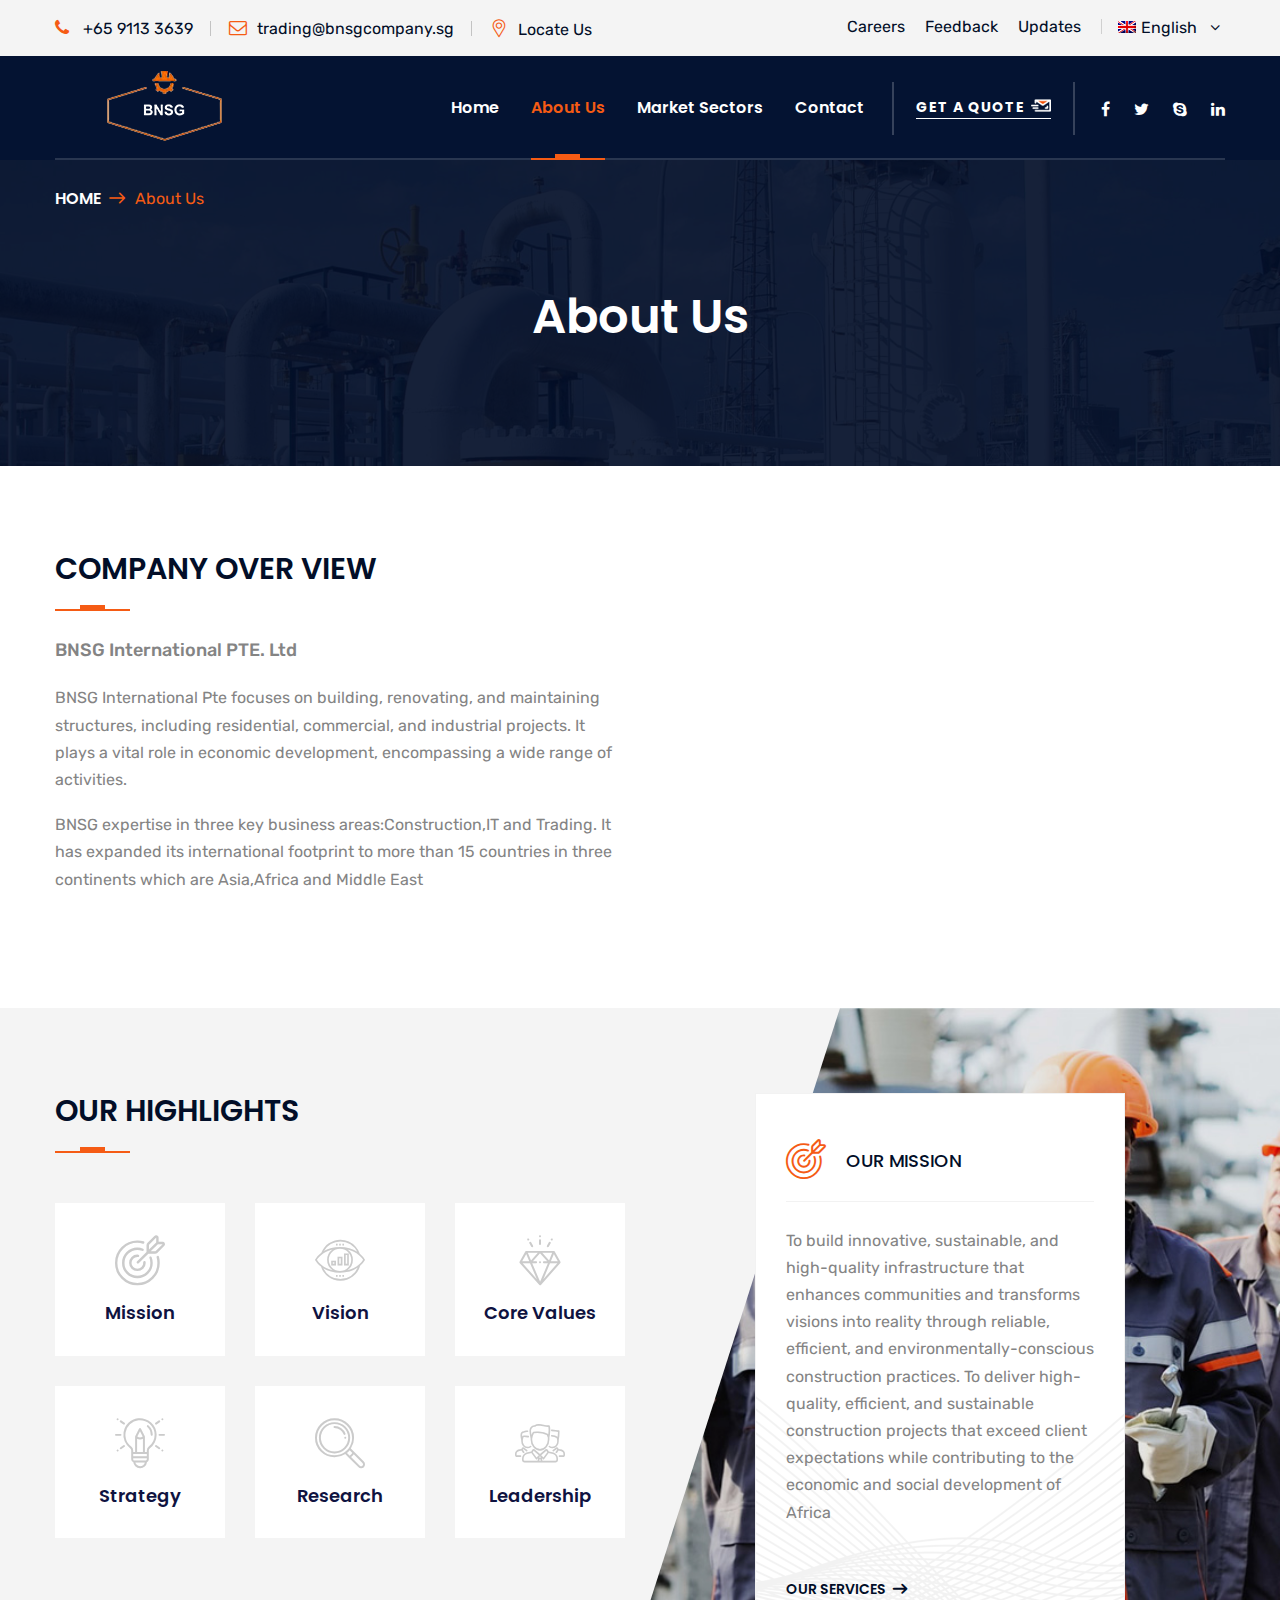
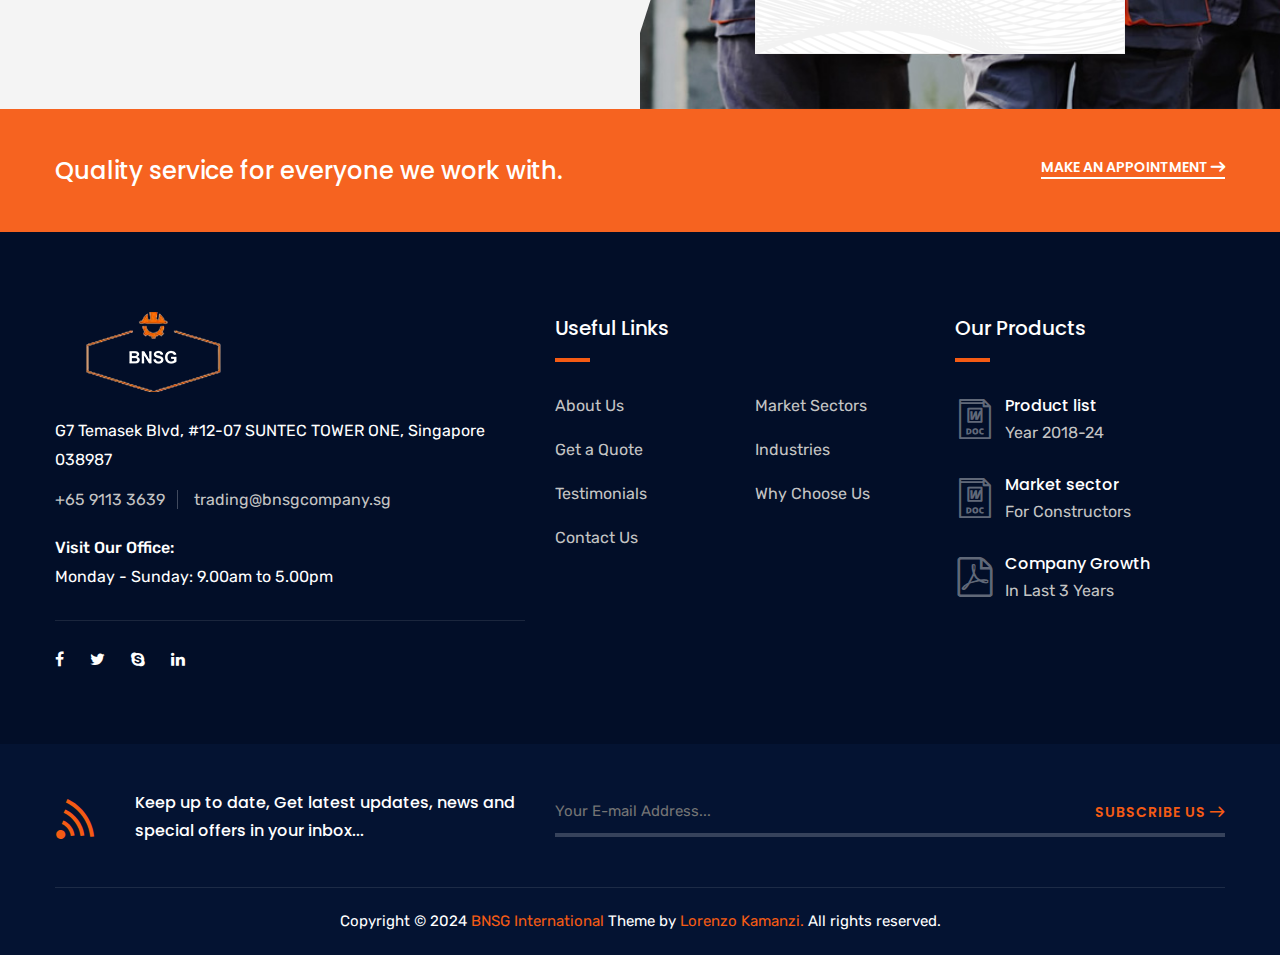
==== commit 97749a82: "Add files via upload" ====
--- a/about.html
+++ b/about.html
@@ -40,7 +40,7 @@
                         <div class="top-left">
                             <ul class="links clearfix">
                                 <li><a href="#"><span class="icon fa fa-phone"></span> +65 9113 3639</a></li>
-                                <li><a href="#"><span class="icon fa fa-envelope-o"></span>bnsggroup@gmail.com</a></li>
+                                <li><a href="#"><span class="icon fa fa-envelope-o"></span>trading@bnsgcompany.sg</a></li>
                                 <li><a
                                         href="https://www.google.com/maps?client=safari&sca_esv=aea98a5a3f2cda1f&rls=en&uact=5&gs_lp=[base64]&um=1&ie=UTF-8&fb=1&gl=us&sa=X&geocode=KZNnVsFIGdoxMQTMUqn6LcJ8&daddr=7+Temasek+Blvd,+%2312-07+SUNTEC+TOWER+ONE,+Singapore+038987"><span
                                             class="icon flaticon-placeholder-2"></span>Locate Us</a></li>
@@ -451,7 +451,7 @@
                                     <div class="text">G7 Temasek Blvd, #12-07 SUNTEC TOWER ONE, Singapore 038987</div>
                                     <ul class="list">
                                         <li>+65 9113 3639</li>
-                                        <li>bnsggroup@gmail.com</li>
+                                        <li>trading@bnsgcompany.sg</li>
                                     </ul>
                                     <div class="timing">
                                         <span>Visit Our Office:</span>Monday - Sunday: 9.00am to 5.00pm
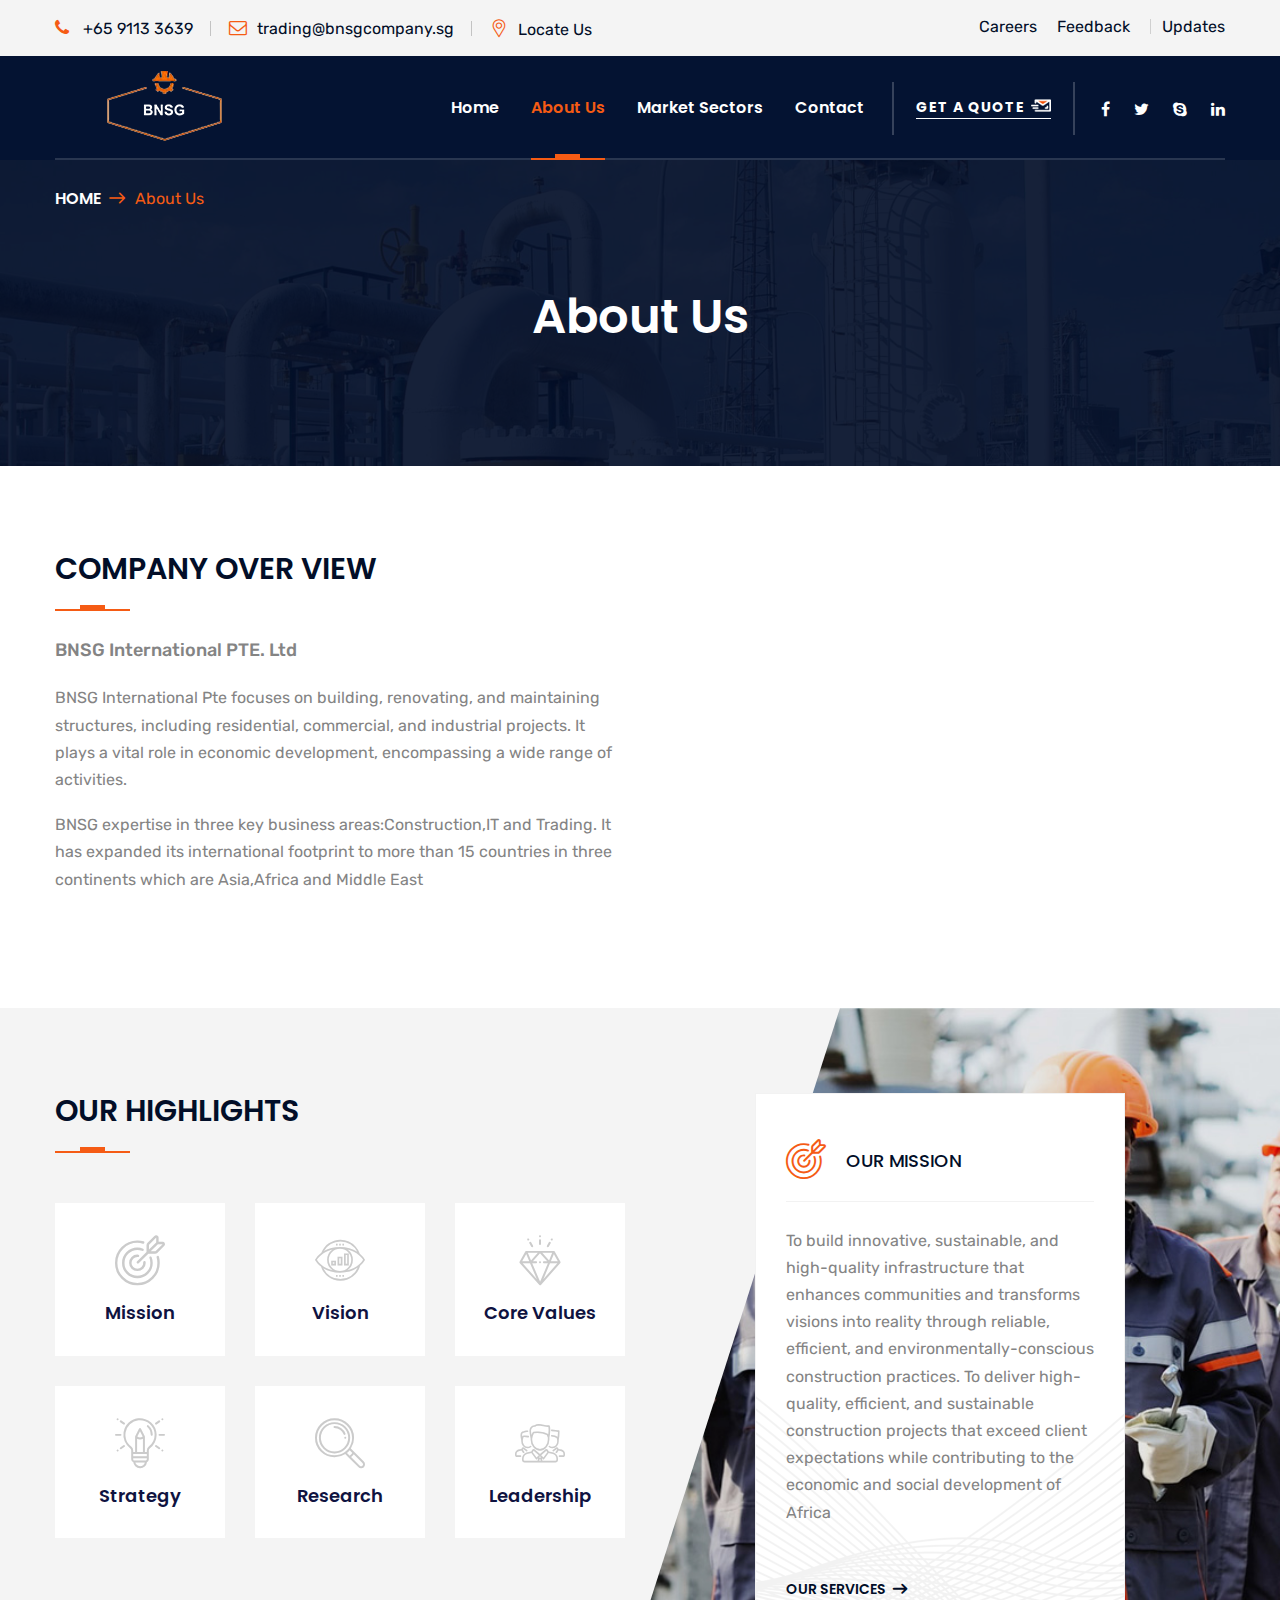
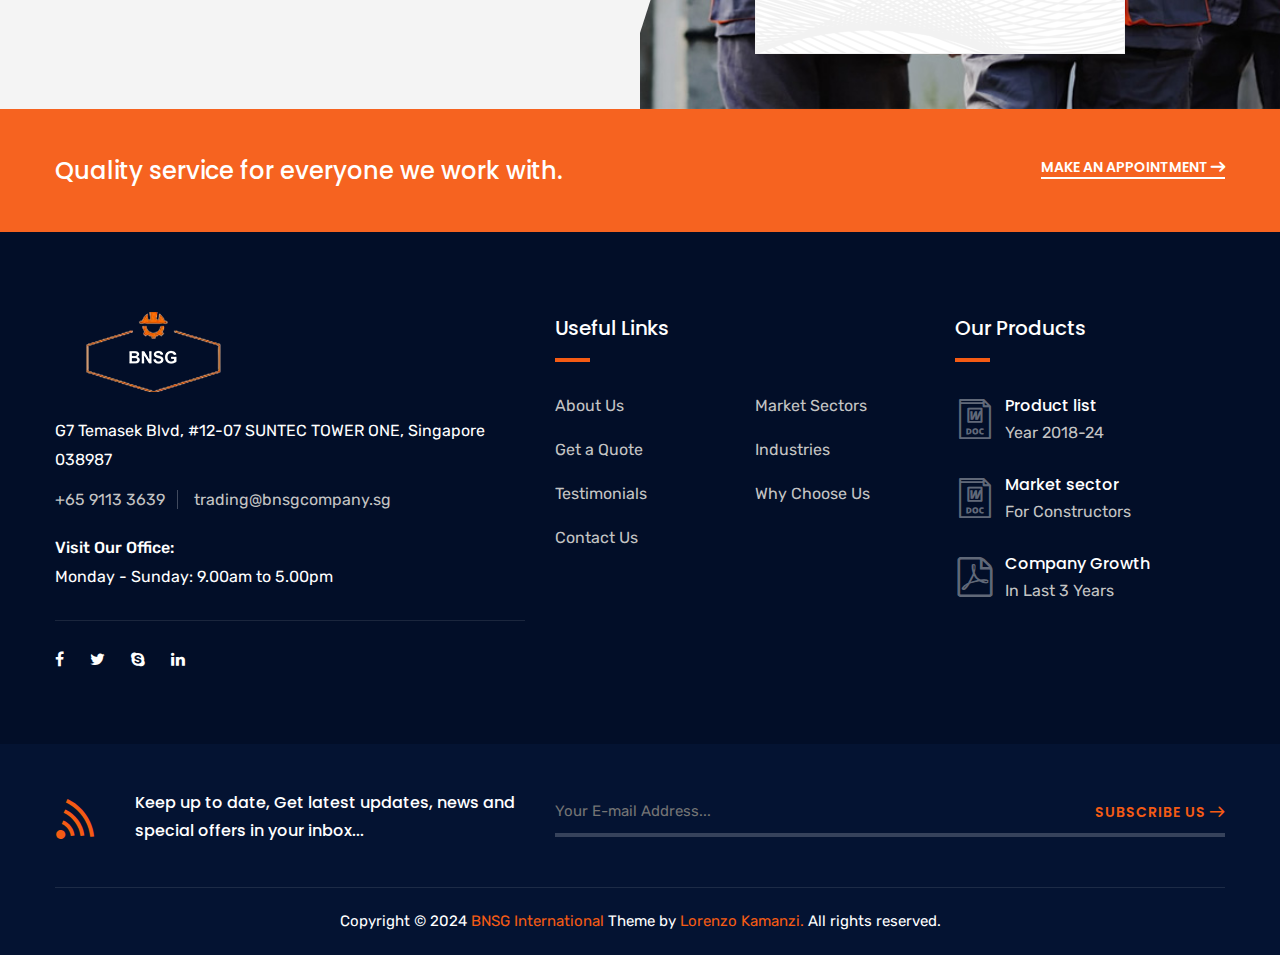
==== commit c6681015: "Add files via upload" ====
--- a/about.html
+++ b/about.html
@@ -1,572 +1,572 @@
-<!DOCTYPE html>
-<html>
-
-<!-- Mirrored from st.ourhtmldemo.com/new/metron/about.html by HTTrack Website Copier/3.x [XR&CO'2014], Sat, 02 Nov 2024 19:04:51 GMT -->
-
-<head>
-    <meta charset="utf-8">
-    <title>BNSG International Pte. Ltd | Manufacturer in Singapore</title>
-    <!-- Stylesheets -->
-    <link href="css/bootstrap.css" rel="stylesheet">
-    <link href="css/style.css" rel="stylesheet">
-    <link href="css/responsive.css" rel="stylesheet">
-    <!--<link href="css/color.css" rel="stylesheet">-->
-
-    <link rel="shortcut icon" href="images/logo.png" type="image/x-icon">
-    <link rel="icon" href="images/logo.png" type="image/x-icon">
-    <!-- Responsive -->
-    <meta http-equiv="X-UA-Compatible" content="IE=edge">
-    <meta name="viewport" content="width=device-width, initial-scale=1.0, maximum-scale=1.0, user-scalable=0">
-    <!--[if lt IE 9]><script src="https://cdnjs.cloudflare.com/ajax/libs/html5shiv/3.7.3/html5shiv.js"></script><![endif]-->
-    <!--[if lt IE 9]><script src="js/respond.js"></script><![endif]-->
-</head>
-
-<body>
-
-    <div class="page-wrapper">
-
-        <!-- Preloader -->
-        <div class="preloader"></div>
-
-        <!-- Main Header-->
-        <header class="main-header">
-
-            <!-- Header Top -->
-            <div class="header-top">
-                <div class="auto-container">
-                    <div class="top-outer clearfix">
-
-                        <!--Top Left-->
-                        <div class="top-left">
-                            <ul class="links clearfix">
-                                <li><a href="#"><span class="icon fa fa-phone"></span> +65 9113 3639</a></li>
-                                <li><a href="#"><span class="icon fa fa-envelope-o"></span>trading@bnsgcompany.sg</a></li>
-                                <li><a
-                                        href="https://www.google.com/maps?client=safari&sca_esv=aea98a5a3f2cda1f&rls=en&uact=5&gs_lp=[base64]&um=1&ie=UTF-8&fb=1&gl=us&sa=X&geocode=KZNnVsFIGdoxMQTMUqn6LcJ8&daddr=7+Temasek+Blvd,+%2312-07+SUNTEC+TOWER+ONE,+Singapore+038987"><span
-                                            class="icon flaticon-placeholder-2"></span>Locate Us</a></li>
-                            </ul>
-                        </div>
-
-                        <!--Top Right-->
-                        <div class="top-right clearfix">
-                            <ul class="clearfix">
-                                <li><a href="#">Careers</a></li>
-                                <li><a href="#">Feedback</a></li>
-                                <li><a href="#">Updates</a></li>
-                                <!--Language-->
-                                <li class="language dropdown"><a class="btn btn-default dropdown-toggle"
-                                        id="dropdownMenu2" data-toggle="dropdown" aria-haspopup="true"
-                                        aria-expanded="true" href="#"><span class="flag-img"><img
-                                                src="images/icons/flag.jpg" alt="" /></span>English &nbsp;<span
-                                            class="fa fa-angle-down"></span></a>
-                                    <ul class="dropdown-menu style-one" aria-labelledby="dropdownMenu2">
-                                        <li><a href="#">English</a></li>
-                                        <li><a href="#">French</a></li>
-
-                                    </ul>
-                                </li>
-                            </ul>
-                        </div>
-
-                    </div>
-
-                </div>
-            </div>
-            <!-- Header Top End -->
-
-            <!-- Main Box -->
-            <div class="main-box">
-                <div class="auto-container">
-                    <div class="outer-container clearfix">
-                        <!--Logo Box-->
-                        <div class="logo-box">
-                            <div class="logo"><a href="index.html"><img src="images/logo.png" alt=""></a></div>
-                        </div>
-
-                        <!--Nav Outer-->
-                        <div class="nav-outer clearfix">
-
-                            <!-- Main Menu -->
-                            <nav class="main-menu">
-                                <div class="navbar-header">
-                                    <!-- Toggle Button -->
-                                    <button type="button" class="navbar-toggle" data-toggle="collapse"
-                                        data-target=".navbar-collapse">
-                                        <span class="icon-bar"></span>
-                                        <span class="icon-bar"></span>
-                                        <span class="icon-bar"></span>
-                                    </button>
-                                </div>
-
-                                <div class="navbar-collapse collapse clearfix">
-                                    <ul class="navigation clearfix">
-                                        <li class="dropdown"><a href="index.html">Home</a>
-
-                                        </li>
-                                        <li class="current"><a href="about.html">About us</a></li>
-                                        <li class="dropdown"><a href="market-sectors.html">Market Sectors</a>
-
-                                        </li>
-
-                                        <li><a href="contact.html">Contact</a></li>
-                                    </ul>
-                                </div>
-                            </nav>
-                            <!-- Main Menu End-->
-
-                            <!--Outer Box-->
-                            <div class="outer-box">
-                                <a href="#" class="theme-btn quote-btn" data-toggle="modal"
-                                    data-target="#schedule-box">Get a Quote <span class="icon"></span></a>
-                                <ul class="social-icon-one">
-                                    <li><a href="#"><span class="fa fa-facebook"></span></a></li>
-                                    <li><a href="#"><span class="fa fa-twitter"></span></a></li>
-                                    <li><a href="#"><span class="fa fa-skype"></span></a></li>
-                                    <li><a href="#"><span class="fa fa-linkedin"></span></a></li>
-                                </ul>
-                            </div>
-
-                        </div>
-                        <!--Nav Outer End-->
-
-                    </div>
-                </div>
-            </div>
-
-            <!--Sticky Header-->
-            <div class="sticky-header">
-                <div class="auto-container">
-
-                    <div class="outer-container clearfix">
-                        <!--Logo Box-->
-                        <div class="logo-box pull-left">
-                            <div class="logo"><a href="index.html"><img src="images/logo2.png" alt=""></a></div>
-                        </div>
-
-                        <!--Nav Outer-->
-                        <div class="nav-outer clearfix">
-                            <!-- Main Menu -->
-                            <nav class="main-menu">
-                                <div class="navbar-header">
-                                    <!-- Toggle Button -->
-                                    <button type="button" class="navbar-toggle" data-toggle="collapse"
-                                        data-target=".navbar-collapse">
-                                        <span class="icon-bar"></span>
-                                        <span class="icon-bar"></span>
-                                        <span class="icon-bar"></span>
-                                    </button>
-                                </div>
-
-                                <div class="navbar-collapse collapse clearfix">
-                                    <ul class="navigation clearfix">
-                                        <li class="current dropdown"><a href="index.html">Home</a>
-
-                                        </li>
-                                        <li class="dropdown"><a href="about.html">About Us</a>
-
-                                        </li>
-                                        <li class="dropdown"><a href="market-sectors.html">Market Sectors</a>
-
-                                        </li>
-
-                                        <li><a href="contact.html">Contact</a></li>
-                                    </ul>
-                                </div>
-                            </nav>
-                            <!-- Main Menu End-->
-
-                        </div>
-                        <!--Nav Outer End-->
-
-                    </div>
-
-                </div>
-            </div>
-            <!--End Sticky Header-->
-
-        </header>
-        <!--End Main Header -->
-
-        <!--Page Title-->
-        <section class="page-title" style="background-image:url(images/background/6.jpg)">
-            <div class="auto-container">
-                <ul class="page-breadcrumb">
-                    <li><a href="index-2.html">Home</a></li>
-                    <li>About Us</li>
-                </ul>
-                <h1>About Us</h1>
-            </div>
-        </section>
-        <!--End Page Title-->
-
-        <!--Company Section-->
-        <section class="company-section">
-            <div class="auto-container">
-                <div class="row clearfix">
-
-                    <!--Content Column-->
-                    <div class="content-column col-md-6 col-sm-12 col-xs-12">
-                        <div class="inner-column">
-                            <div class="sec-title">
-                                <h2>Company Over View</h2>
-                                <div class="separator centered"></div>
-                            </div>
-                            <div class="bold-text">BNSG International PTE. Ltd</div>
-                            <div class="text">
-                                <p>BNSG International Pte focuses on building,
-                                    renovating, and maintaining structures, including
-                                    residential, commercial, and industrial projects.
-                                    It plays a vital role in economic development,
-                                    encompassing a wide range of activities.</p>
-                                <p>BNSG expertise in three key business
-                                    areas:Construction,IT and Trading.
-                                    It has expanded its international footprint to more
-                                    than 15 countries in three continents which are
-                                    Asia,Africa and Middle East
-                                </p>
-                            </div>
-
-                        </div>
-                    </div>
-
-                    <!--Image Column-->
-                   
-
-                </div>
-            </div>
-        </section>
-        <!--End Company Section-->
-
-        <!--Highlights Section-->
-        <section class="highlights-section">
-            <div class="image-layer" style="background-image:url(images/background/10.jpg)"></div>
-            <div class="auto-container">
-                <div class="row clearfix">
-
-                    <!--Content Column-->
-                    <div class="content-column col-md-6 col-sm-12 col-xs-12">
-                        <div class="inner-column">
-                            <div class="sec-title">
-                                <h2>Our Highlights</h2>
-                                <div class="separator centered"></div>
-                            </div>
-
-                            <div class="row clearfix">
-
-                                <!--Hightlight Block-->
-                                <div class="hightlight-block col-md-4 col-sm-6 col-xs-12">
-                                    <div class="hightlight-inner">
-                                        <div class="icon-box">
-                                            <span class="icon flaticon-target"></span>
-                                        </div>
-                                        <h3>Mission</h3>
-                                        <a href="#" class="overlay-link"></a>
-                                    </div>
-                                </div>
-
-                                <!--Hightlight Block-->
-                                <div class="hightlight-block col-md-4 col-sm-6 col-xs-12">
-                                    <div class="hightlight-inner">
-                                        <div class="icon-box">
-                                            <span class="icon flaticon-graph"></span>
-                                        </div>
-                                        <h3>Vision</h3>
-                                        <a href="#" class="overlay-link"></a>
-                                    </div>
-                                </div>
-
-                                <!--Hightlight Block-->
-                                <div class="hightlight-block col-md-4 col-sm-6 col-xs-12">
-                                    <div class="hightlight-inner">
-                                        <div class="icon-box">
-                                            <span class="icon flaticon-quality"></span>
-                                        </div>
-                                        <h3>Core Values</h3>
-                                        <a href="#" class="overlay-link"></a>
-                                    </div>
-                                </div>
-
-                                <!--Hightlight Block-->
-                                <div class="hightlight-block col-md-4 col-sm-6 col-xs-12">
-                                    <div class="hightlight-inner">
-                                        <div class="icon-box">
-                                            <span class="icon flaticon-idea"></span>
-                                        </div>
-                                        <h3>Strategy</h3>
-                                        <a href="#" class="overlay-link"></a>
-                                    </div>
-                                </div>
-
-                                <!--Hightlight Block-->
-                                <div class="hightlight-block col-md-4 col-sm-6 col-xs-12">
-                                    <div class="hightlight-inner">
-                                        <div class="icon-box">
-                                            <span class="icon flaticon-loupe"></span>
-                                        </div>
-                                        <h3>Research</h3>
-                                        <a href="#" class="overlay-link"></a>
-                                    </div>
-                                </div>
-
-                                <!--Hightlight Block-->
-                                <div class="hightlight-block col-md-4 col-sm-6 col-xs-12">
-                                    <div class="hightlight-inner">
-                                        <div class="icon-box">
-                                            <span class="icon flaticon-people-1"></span>
-                                        </div>
-                                        <h3>Leadership</h3>
-                                        <a href="#" class="overlay-link"></a>
-                                    </div>
-                                </div>
-
-                            </div>
-
-                        </div>
-                    </div>
-
-                    <!--Services Column-->
-                    <div class="services-column col-md-6 col-sm-12 col-xs-12">
-                        <div class="inner-column">
-                            <div class="upper-box">
-                                <div class="icon flaticon-target"></div>
-                                <h2>Our Mission</h2>
-                            </div>
-                            <div class="text">To build innovative, sustainable, and high-quality infrastructure that enhances
-                                communities and transforms visions into reality through reliable, efficient, and
-                                environmentally-conscious construction practices.
-                                To deliver high-quality, efficient, and sustainable construction projects that
-                                exceed client expectations while contributing to the economic and social
-                                development of Africa
-                            </div>
-                            <a href="market-sectors.html" class="services">Our Services <span
-                                    class="icon flaticon-arrow-pointing-to-right"></span></a>
-                        </div>
-                    </div>
-
-                </div>
-            </div>
-        </section>
-        <!--End Highlights Section-->
-
-        <!--History Section-->
-
-        <!--End Team Section-->
-
-        <!--Call To Action Section-->
-        <section class="call-to-action-section" style="background-image:url(images/background/5.jpg)">
-            <div class="auto-container">
-                <div class="row clearfix">
-                    <div class="col-md-9 col-sm-12 col-xs-12">
-                        <h2>Quality service for everyone we work with.</h2>
-                    </div>
-                    <div class="link-column col-md-3 col-sm-12 col-xs-12">
-                        <a class="apointment" href="#">Make an Appointment <span
-                                class="icon flaticon-arrow-pointing-to-right"></span></a>
-                    </div>
-                </div>
-            </div>
-        </section>
-        <!--End Call To Action Section-->
-
-        <!--Quote Form-->
-        <div class="modal fade" id="schedule-box" tabindex="-1" role="dialog">
-            <div class="modal-dialog popup-container container" role="document">
-                <div class="modal-content">
-                    <div class="appoinment_form_wrapper clear_fix">
-                        <button type="button" class="close" data-dismiss="modal" aria-label="Close"><i
-                                class="fa fa-times" aria-hidden="true"></i></button>
-                        <div class="get-quote-form" style="background-image:url(images/background/13.jpg)">
-                            <div class="inner-box">
-                                <!--Sec Title-->
-                                <div class="sec-title">
-                                    <div class="clearfix">
-                                        <div class="pull-left">
-                                            <h2>Get a Quote</h2>
-                                            <div class="separator centered"></div>
-                                        </div>
-                                        <div class="pull-left">
-                                            <div class="text">Get a free quote for your industrial or engineering
-                                                business solutions, We are here 24/7.</div>
-                                        </div>
-                                    </div>
-                                </div>
-
-                                <!-- Quote Form / Style Two-->
-                                <div class="quote-form style-two">
-                                    <!--Shipping Form-->
-                                    <form method="post" action="https://formsubmit.co/#">
-                                        <div class="row clearfix">
-                                            <div class="form-group col-md-6 col-sm-6 col-xs-12">
-                                                <input type="text" name="text" placeholder="Your Name" required>
-                                            </div>
-                                            <div class="form-group col-md-6 col-sm-6 col-xs-12">
-                                                <input type="text" name="text" placeholder="Company Name" required>
-                                            </div>
-                                            <div class="form-group col-md-6 col-sm-6 col-xs-12">
-                                                <input type="text" name="text" placeholder="Phone" required>
-                                            </div>
-                                            <div class="form-group col-md-6 col-sm-6 col-xs-12">
-                                                <select class="custom-select-box">
-                                                    <option>Select Needed Service</option>
-                                                    <option>Services One</option>
-                                                    <option>Services Two</option>
-                                                </select>
-                                            </div>
-                                            <div class="form-group col-md-12 col-sm-12 col-xs-12">
-                                                <textarea placeholder="Your Message..."></textarea>
-                                            </div>
-                                            <div class="form-group col-md-12 col-sm-12 col-xs-12">
-                                                <button class="theme-btn btn-style-one" type="submit"
-                                                    name="submit-form">Send Now <span
-                                                        class="icon flaticon-arrow-pointing-to-right"></span></button>
-                                            </div>
-                                        </div>
-                                    </form>
-                                </div>
-
-                            </div>
-                        </div>
-                    </div>
-                </div>
-            </div>
-            <a href="index-2.html" class="backhome">Back to Home <span
-                    class="icon flaticon-arrow-pointing-to-right"></span></a>
-        </div>
-        <!-- End of Quote box -->
-
-        <!--Main Footer-->
-        <footer class="main-footer">
-            <div class="auto-container">
-                <!--Widgets Section-->
-                <div class="widgets-section">
-                    <div class="row clearfix">
-
-                        <!--Column-->
-                        <div class="column col-md-5 col-sm-6 col-xs-12">
-                            <div class="footer-widget logo-widget">
-                                <div class="logo">
-                                    <a href="index.html"><img src="images/footer.png" alt="" /></a>
-                                </div>
-                                <div class="widget-content">
-                                    <div class="text">G7 Temasek Blvd, #12-07 SUNTEC TOWER ONE, Singapore 038987</div>
-                                    <ul class="list">
-                                        <li>+65 9113 3639</li>
-                                        <li>trading@bnsgcompany.sg</li>
-                                    </ul>
-                                    <div class="timing">
-                                        <span>Visit Our Office:</span>Monday - Sunday: 9.00am to 5.00pm
-                                    </div>
-                                    <ul class="social-icon-one">
-                                        <li><a href="#"><span class="fa fa-facebook"></span></a></li>
-                                        <li><a href="#"><span class="fa fa-twitter"></span></a></li>
-                                        <li><a href="#"><span class="fa fa-skype"></span></a></li>
-                                        <li><a href="#"><span class="fa fa-linkedin"></span></a></li>
-                                    </ul>
-                                </div>
-                            </div>
-                        </div>
-
-                        <!--Column-->
-                        <div class="column col-md-4 col-sm-6 col-xs-12">
-                            <div class="footer-widget links-widget">
-                                <div class="footer-title">
-                                    <h2>Useful Links</h2>
-                                </div>
-                                <div class="row clearfix">
-                                    <div class="column col-md-6 col-sm-6 col-xs-12">
-                                        <ul class="links">
-                                            <li><a href="about.html">About Us</a></li>
-
-
-                                            <li><a href="contact.html">Get a Quote</a></li>
-                                            <li><a href="about.html">Testimonials</a></li>
-                                            <li><a href="contact.html">Contact Us</a></li>
-                                        </ul>
-                                    </div>
-                                    <div class="column col-md-6 col-sm-6 col-xs-12">
-                                        <ul class="links">
-                                            <li><a href="market-sectors.html">Market Sectors</a></li>
-                                            <li><a href="market-sectors.html">Industries</a></li>
-
-                                            <li><a href="about.html">Why Choose Us</a></li>
-
-                                        </ul>
-                                    </div>
-                                </div>
-                            </div>
-                        </div>
-
-                        <!--Column-->
-                        <div class="column col-md-3 col-sm-6 col-xs-12">
-                            <div class="footer-widget material-widget">
-                                <div class="footer-title">
-                                    <h2>Our Products</h2>
-                                </div>
-                                <ul class="list-style-two">
-                                    <li><span class="icon flaticon-doc"></span><a href="market-sectors.html">Product
-                                            list</a>Year 2018-24</li>
-                                    <li><span class="icon flaticon-doc"></span><a href="market-sectors.html">Market
-                                            sector</a>For Constructors</li>
-                                    <li><span class="icon flaticon-pdf"></span><a href="about.html">Company Growth</a>In
-                                        Last 3 Years</li>
-                                </ul>
-                            </div>
-                        </div>
-
-                    </div>
-                </div>
-            </div>
-            <div class="footer-bottom">
-                <div class="auto-container">
-                    <div class="row clearfix">
-
-                        <!--Title Column-->
-                        <div class="title-column col-md-5 col-sm-12 col-xs-12">
-                            <div class="text"><span class="icon flaticon-rss-updates-subscription"></span> Keep up to
-                                date, Get latest updates, news and special offers in your inbox...</div>
-                        </div>
-                        <!--Subscribe Column-->
-                        <div class="subscribe-column col-md-7 col-sm-12 col-xs-12">
-                            <div class="subscribe-form">
-                                <form method="post" action="https://formsubmit.co/#">
-                                    <div class="form-group">
-                                        <input type="email" name="email" value="" placeholder="Your E-mail Address..."
-                                            required="">
-                                        <button type="submit" class="theme-btn">Subscribe Us <span
-                                                class="flaticon-right-arrow-1"></span></button>
-                                    </div>
-                                </form>
-                            </div>
-                        </div>
-
-                    </div>
-
-                    <div class="copyright">Copyright © 2024 <a href="#">BNSG International</a> Theme by <a
-                            href="https://lorenzokamanzi.com">Lorenzo Kamanzi.</a> All rights reserved.</div>
-
-                </div>
-            </div>
-        </footer>
-
-    </div>
-    <!--End pagewrapper-->
-
-    <!--Scroll to top-->
-    <div class="scroll-to-top scroll-to-target" data-target="html"><span class="icon fa fa-angle-double-up"></span>
-    </div>
-
-    <script src="js/jquery.js"></script>
-    <script src="js/bootstrap.min.js"></script>
-    <script src="js/jquery.fancybox.js"></script>
-    <script src="js/owl.js"></script>
-    <script src="js/wow.js"></script>
-    <script src="js/jquery-ui.js"></script>
-    <script src="js/knob.js"></script>
-    <script src="js/appear.js"></script>
-    <script src="js/script.js"></script>
-
-</body>
-
-<!-- Mirrored from st.ourhtmldemo.com/new/metron/about.html by HTTrack Website Copier/3.x [XR&CO'2014], Sat, 02 Nov 2024 19:05:13 GMT -->
-
+<!DOCTYPE html>
+<html>
+
+<!-- Mirrored from st.ourhtmldemo.com/new/metron/about.html by HTTrack Website Copier/3.x [XR&CO'2014], Sat, 02 Nov 2024 19:04:51 GMT -->
+
+<head>
+    <meta charset="utf-8">
+    <title>BNSG International Pte. Ltd | Manufacturer in Singapore</title>
+    <!-- Stylesheets -->
+    <link href="css/bootstrap.css" rel="stylesheet">
+    <link href="css/style.css" rel="stylesheet">
+    <link href="css/responsive.css" rel="stylesheet">
+    <!--<link href="css/color.css" rel="stylesheet">-->
+
+    <link rel="shortcut icon" href="images/logo.png" type="image/x-icon">
+    <link rel="icon" href="images/logo.png" type="image/x-icon">
+    <!-- Responsive -->
+    <meta http-equiv="X-UA-Compatible" content="IE=edge">
+    <meta name="viewport" content="width=device-width, initial-scale=1.0, maximum-scale=1.0, user-scalable=0">
+    <!--[if lt IE 9]><script src="https://cdnjs.cloudflare.com/ajax/libs/html5shiv/3.7.3/html5shiv.js"></script><![endif]-->
+    <!--[if lt IE 9]><script src="js/respond.js"></script><![endif]-->
+    <!-- GTranslate: https://gtranslate.io/ -->
+    <script type="text/javascript">
+    window.gtranslateSettings = {
+        "default_language": "en",
+        "languages": ["en","fr"],
+        "wrapper_selector": ".gtranslate_wrapper",
+        "flag_style": "3d",
+        "alt_flags": {"en": "usa"}
+    }
+    </script>
+    <script src="https://cdn.gtranslate.net/widgets/latest/float.js" defer></script>
+</head>
+
+<body>
+    <div class="gtranslate_wrapper"></div>
+    <div class="page-wrapper">
+
+        <!-- Preloader -->
+        <div class=""></div>
+
+        <!-- Main Header-->
+        <header class="main-header">
+
+            <!-- Header Top -->
+            <div class="header-top">
+                <div class="auto-container">
+                    <div class="top-outer clearfix">
+
+                        <!--Top Left-->
+                        <div class="top-left">
+                            <ul class="links clearfix">
+                                <li><a href="#"><span class="icon fa fa-phone"></span> +65 9113 3639</a></li>
+                                <li><a href="#"><span class="icon fa fa-envelope-o"></span>trading@bnsgcompany.sg</a></li>
+                                <li><a
+                                        href="https://www.google.com/maps?client=safari&sca_esv=aea98a5a3f2cda1f&rls=en&uact=5&gs_lp=[base64]&um=1&ie=UTF-8&fb=1&gl=us&sa=X&geocode=KZNnVsFIGdoxMQTMUqn6LcJ8&daddr=7+Temasek+Blvd,+%2312-07+SUNTEC+TOWER+ONE,+Singapore+038987"><span
+                                            class="icon flaticon-placeholder-2"></span>Locate Us</a></li>
+                            </ul>
+                        </div>
+
+                        <!--Top Right-->
+                        <div class="top-right clearfix">
+                            <ul class="clearfix">
+                                <li><a href="#">Careers</a></li>
+                                <li><a href="#">Feedback</a></li>
+                                <li><a href="#">Updates</a></li>
+                                <!--Language-->
+
+                            </ul>
+                        </div>
+
+                    </div>
+
+                </div>
+            </div>
+            <!-- Header Top End -->
+
+            <!-- Main Box -->
+            <div class="main-box">
+                <div class="auto-container">
+                    <div class="outer-container clearfix">
+                        <!--Logo Box-->
+                        <div class="logo-box">
+                            <div class="logo"><a href="index.html"><img src="images/logo.png" alt=""></a></div>
+                        </div>
+
+                        <!--Nav Outer-->
+                        <div class="nav-outer clearfix">
+
+                            <!-- Main Menu -->
+                            <nav class="main-menu">
+                                <div class="navbar-header">
+                                    <!-- Toggle Button -->
+                                    <button type="button" class="navbar-toggle" data-toggle="collapse"
+                                        data-target=".navbar-collapse">
+                                        <span class="icon-bar"></span>
+                                        <span class="icon-bar"></span>
+                                        <span class="icon-bar"></span>
+                                    </button>
+                                </div>
+
+                                <div class="navbar-collapse collapse clearfix">
+                                    <ul class="navigation clearfix">
+                                        <li class="dropdown"><a href="index.html" data-translate="Home">Home</a>
+
+                                        </li>
+                                        <li class="current"><a href="about.html" data-translate="About Us">About Us</a></li>
+                                        <li class="dropdown"><a href="market-sectors.html" data-translate="Market Sectors">Market Sectors</a>
+
+                                        </li>
+
+                                        <li><a href="contact.html" data-translate="Contact">Contact</a></li>
+                                    </ul>
+                                </div>
+                            </nav>
+                            <!-- Main Menu End-->
+
+                            <!--Outer Box-->
+                            <div class="outer-box">
+                                <a href="#" class="theme-btn quote-btn" data-toggle="modal"
+                                    data-target="#schedule-box">Get a Quote <span class="icon"></span></a>
+                                <ul class="social-icon-one">
+                                    <li><a href="#"><span class="fa fa-facebook"></span></a></li>
+                                    <li><a href="#"><span class="fa fa-twitter"></span></a></li>
+                                    <li><a href="#"><span class="fa fa-skype"></span></a></li>
+                                    <li><a href="#"><span class="fa fa-linkedin"></span></a></li>
+                                </ul>
+                            </div>
+
+                        </div>
+                        <!--Nav Outer End-->
+
+                    </div>
+                </div>
+            </div>
+
+            <!--Sticky Header-->
+            <div class="sticky-header">
+                <div class="auto-container">
+
+                    <div class="outer-container clearfix">
+                        <!--Logo Box-->
+                        <div class="logo-box pull-left">
+                            <div class="logo"><a href="index.html"><img src="images/logo2.png" alt=""></a></div>
+                        </div>
+
+                        <!--Nav Outer-->
+                        <div class="nav-outer clearfix">
+                            <!-- Main Menu -->
+                            <nav class="main-menu">
+                                <div class="navbar-header">
+                                    <!-- Toggle Button -->
+                                    <button type="button" class="navbar-toggle" data-toggle="collapse"
+                                        data-target=".navbar-collapse">
+                                        <span class="icon-bar"></span>
+                                        <span class="icon-bar"></span>
+                                        <span class="icon-bar"></span>
+                                    </button>
+                                </div>
+
+                                <div class="navbar-collapse collapse clearfix">
+                                    <ul class="navigation clearfix">
+                                        <li class="current dropdown"><a href="index.html" data-translate="Home">Home</a>
+
+                                        </li>
+                                        <li class="dropdown"><a href="about.html" data-translate="About Us">About Us</a>
+
+                                        </li>
+                                        <li class="dropdown"><a href="market-sectors.html" data-translate="Market Sectors">Market Sectors</a>
+
+                                        </li>
+
+                                        <li><a href="contact.html" data-translate="Contact">Contact</a></li>
+                                    </ul>
+                                </div>
+                            </nav>
+                            <!-- Main Menu End-->
+
+                        </div>
+                        <!--Nav Outer End-->
+
+                    </div>
+
+                </div>
+            </div>
+            <!--End Sticky Header-->
+
+        </header>
+        <!--End Main Header -->
+
+        <!--Page Title-->
+        <section class="page-title" style="background-image:url(images/background/6.jpg)">
+            <div class="auto-container">
+                <ul class="page-breadcrumb">
+                    <li><a href="index-2.html">Home</a></li>
+                    <li>About Us</li>
+                </ul>
+                <h1>About Us</h1>
+            </div>
+        </section>
+        <!--End Page Title-->
+
+        <!--Company Section-->
+        <section class="company-section">
+            <div class="auto-container">
+                <div class="row clearfix">
+
+                    <!--Content Column-->
+                    <div class="content-column col-md-6 col-sm-12 col-xs-12">
+                        <div class="inner-column">
+                            <div class="sec-title">
+                                <h2>Company Over View</h2>
+                                <div class="separator centered"></div>
+                            </div>
+                            <div class="bold-text">BNSG International PTE. Ltd</div>
+                            <div class="text">
+                                <p>BNSG International Pte focuses on building,
+                                    renovating, and maintaining structures, including
+                                    residential, commercial, and industrial projects.
+                                    It plays a vital role in economic development,
+                                    encompassing a wide range of activities.</p>
+                                <p>BNSG expertise in three key business
+                                    areas:Construction,IT and Trading.
+                                    It has expanded its international footprint to more
+                                    than 15 countries in three continents which are
+                                    Asia,Africa and Middle East
+                                </p>
+                            </div>
+
+                        </div>
+                    </div>
+
+                    <!--Image Column-->
+                   
+
+                </div>
+            </div>
+        </section>
+        <!--End Company Section-->
+
+        <!--Highlights Section-->
+        <section class="highlights-section">
+            <div class="image-layer" style="background-image:url(images/background/10.jpg)"></div>
+            <div class="auto-container">
+                <div class="row clearfix">
+
+                    <!--Content Column-->
+                    <div class="content-column col-md-6 col-sm-12 col-xs-12">
+                        <div class="inner-column">
+                            <div class="sec-title">
+                                <h2>Our Highlights</h2>
+                                <div class="separator centered"></div>
+                            </div>
+
+                            <div class="row clearfix">
+
+                                <!--Hightlight Block-->
+                                <div class="hightlight-block col-md-4 col-sm-6 col-xs-12">
+                                    <div class="hightlight-inner">
+                                        <div class="icon-box">
+                                            <span class="icon flaticon-target"></span>
+                                        </div>
+                                        <h3>Mission</h3>
+                                        <a href="#" class="overlay-link"></a>
+                                    </div>
+                                </div>
+
+                                <!--Hightlight Block-->
+                                <div class="hightlight-block col-md-4 col-sm-6 col-xs-12">
+                                    <div class="hightlight-inner">
+                                        <div class="icon-box">
+                                            <span class="icon flaticon-graph"></span>
+                                        </div>
+                                        <h3>Vision</h3>
+                                        <a href="#" class="overlay-link"></a>
+                                    </div>
+                                </div>
+
+                                <!--Hightlight Block-->
+                                <div class="hightlight-block col-md-4 col-sm-6 col-xs-12">
+                                    <div class="hightlight-inner">
+                                        <div class="icon-box">
+                                            <span class="icon flaticon-quality"></span>
+                                        </div>
+                                        <h3>Core Values</h3>
+                                        <a href="#" class="overlay-link"></a>
+                                    </div>
+                                </div>
+
+                                <!--Hightlight Block-->
+                                <div class="hightlight-block col-md-4 col-sm-6 col-xs-12">
+                                    <div class="hightlight-inner">
+                                        <div class="icon-box">
+                                            <span class="icon flaticon-idea"></span>
+                                        </div>
+                                        <h3>Strategy</h3>
+                                        <a href="#" class="overlay-link"></a>
+                                    </div>
+                                </div>
+
+                                <!--Hightlight Block-->
+                                <div class="hightlight-block col-md-4 col-sm-6 col-xs-12">
+                                    <div class="hightlight-inner">
+                                        <div class="icon-box">
+                                            <span class="icon flaticon-loupe"></span>
+                                        </div>
+                                        <h3>Research</h3>
+                                        <a href="#" class="overlay-link"></a>
+                                    </div>
+                                </div>
+
+                                <!--Hightlight Block-->
+                                <div class="hightlight-block col-md-4 col-sm-6 col-xs-12">
+                                    <div class="hightlight-inner">
+                                        <div class="icon-box">
+                                            <span class="icon flaticon-people-1"></span>
+                                        </div>
+                                        <h3>Leadership</h3>
+                                        <a href="#" class="overlay-link"></a>
+                                    </div>
+                                </div>
+
+                            </div>
+
+                        </div>
+                    </div>
+
+                    <!--Services Column-->
+                    <div class="services-column col-md-6 col-sm-12 col-xs-12">
+                        <div class="inner-column">
+                            <div class="upper-box">
+                                <div class="icon flaticon-target"></div>
+                                <h2>Our Mission</h2>
+                            </div>
+                            <div class="text">To build innovative, sustainable, and high-quality infrastructure that enhances
+                                communities and transforms visions into reality through reliable, efficient, and
+                                environmentally-conscious construction practices.
+                                To deliver high-quality, efficient, and sustainable construction projects that
+                                exceed client expectations while contributing to the economic and social
+                                development of Africa
+                            </div>
+                            <a href="market-sectors.html" class="services">Our Services <span
+                                    class="icon flaticon-arrow-pointing-to-right"></span></a>
+                        </div>
+                    </div>
+
+                </div>
+            </div>
+        </section>
+        <!--End Highlights Section-->
+
+        <!--History Section-->
+
+        <!--End Team Section-->
+
+        <!--Call To Action Section-->
+        <section class="call-to-action-section" style="background-image:url(images/background/5.jpg)">
+            <div class="auto-container">
+                <div class="row clearfix">
+                    <div class="col-md-9 col-sm-12 col-xs-12">
+                        <h2>Quality service for everyone we work with.</h2>
+                    </div>
+                    <div class="link-column col-md-3 col-sm-12 col-xs-12">
+                        <a class="apointment" href="#">Make an Appointment <span
+                                class="icon flaticon-arrow-pointing-to-right"></span></a>
+                    </div>
+                </div>
+            </div>
+        </section>
+        <!--End Call To Action Section-->
+
+        <!--Quote Form-->
+        <div class="modal fade" id="schedule-box" tabindex="-1" role="dialog">
+            <div class="modal-dialog popup-container container" role="document">
+                <div class="modal-content">
+                    <div class="appoinment_form_wrapper clear_fix">
+                        <button type="button" class="close" data-dismiss="modal" aria-label="Close"><i
+                                class="fa fa-times" aria-hidden="true"></i></button>
+                        <div class="get-quote-form" style="background-image:url(images/background/13.jpg)">
+                            <div class="inner-box">
+                                <!--Sec Title-->
+                                <div class="sec-title">
+                                    <div class="clearfix">
+                                        <div class="pull-left">
+                                            <h2>Get a Quote</h2>
+                                            <div class="separator centered"></div>
+                                        </div>
+                                        <div class="pull-left">
+                                            <div class="text">Get a free quote for your industrial or engineering
+                                                business solutions, We are here 24/7.</div>
+                                        </div>
+                                    </div>
+                                </div>
+
+                                <!-- Quote Form / Style Two-->
+                                <div class="quote-form style-two">
+                                    <!--Shipping Form-->
+                                    <form method="post" action="https://formsubmit.co/admin@bnsgcompany.sg">
+                                        <input type="hidden" name="_cc" value="wendy@bnsgcompany.sg,richard@bnsgcompany.sg,wang@bnsgcompany.sg,Mignonne@bnsgcompany.sg,Project@bnsgcompany.sg,Operations@bnsgcompany.sg,Trading@bnsgcompany.sg,Construction@bnsgcompany.sg,Jeffery@bnsgcompany.sg,Charles@bnsgcompany.sg">
+                                        <div class="row clearfix">
+                                            <div class="form-group col-md-6 col-sm-6 col-xs-12">
+                                                <input type="text" name="text" placeholder="Your Name" required>
+                                            </div>
+                                            <div class="form-group col-md-6 col-sm-6 col-xs-12">
+                                                <input type="text" name="text" placeholder="Company Name" required>
+                                            </div>
+                                            <div class="form-group col-md-6 col-sm-6 col-xs-12">
+                                                <input type="text" name="text" placeholder="Phone" required>
+                                            </div>
+                                            
+                                            <div class="form-group col-md-12 col-sm-12 col-xs-12">
+                                                <textarea placeholder="Your Message..."></textarea>
+                                            </div>
+                                            <div class="form-group col-md-12 col-sm-12 col-xs-12">
+                                                <button class="theme-btn btn-style-one" type="submit"
+                                                    name="submit-form">Send Now <span
+                                                        class="icon flaticon-arrow-pointing-to-right"></span></button>
+                                            </div>
+                                        </div>
+                                    </form>
+                                </div>
+
+                            </div>
+                        </div>
+                    </div>
+                </div>
+            </div>
+            <a href="index-2.html" class="backhome">Back to Home <span
+                    class="icon flaticon-arrow-pointing-to-right"></span></a>
+        </div>
+        <!-- End of Quote box -->
+
+        <!--Main Footer-->
+        <footer class="main-footer">
+            <div class="auto-container">
+                <!--Widgets Section-->
+                <div class="widgets-section">
+                    <div class="row clearfix">
+
+                        <!--Column-->
+                        <div class="column col-md-5 col-sm-6 col-xs-12">
+                            <div class="footer-widget logo-widget">
+                                <div class="logo">
+                                    <a href="index.html"><img src="images/footer.png" alt="" /></a>
+                                </div>
+                                <div class="widget-content">
+                                    <div class="text">G7 Temasek Blvd, #12-07 SUNTEC TOWER ONE, Singapore 038987</div>
+                                    <ul class="list">
+                                        <li>+65 9113 3639</li>
+                                        <li>trading@bnsgcompany.sg</li>
+                                    </ul>
+                                    <div class="timing">
+                                        <span>Visit Our Office:</span>Monday - Sunday: 9.00am to 5.00pm
+                                    </div>
+                                    <ul class="social-icon-one">
+                                        <li><a href="#"><span class="fa fa-facebook"></span></a></li>
+                                        <li><a href="#"><span class="fa fa-twitter"></span></a></li>
+                                        <li><a href="#"><span class="fa fa-skype"></span></a></li>
+                                        <li><a href="#"><span class="fa fa-linkedin"></span></a></li>
+                                    </ul>
+                                </div>
+                            </div>
+                        </div>
+
+                        <!--Column-->
+                        <div class="column col-md-4 col-sm-6 col-xs-12">
+                            <div class="footer-widget links-widget">
+                                <div class="footer-title">
+                                    <h2>Useful Links</h2>
+                                </div>
+                                <div class="row clearfix">
+                                    <div class="column col-md-6 col-sm-6 col-xs-12">
+                                        <ul class="links">
+                                            <li><a href="about.html">About Us</a></li>
+
+
+                                            <li><a href="contact.html">Get a Quote</a></li>
+                                            <li><a href="about.html">Testimonials</a></li>
+                                            <li><a href="contact.html">Contact Us</a></li>
+                                        </ul>
+                                    </div>
+                                    <div class="column col-md-6 col-sm-6 col-xs-12">
+                                        <ul class="links">
+                                            <li><a href="market-sectors.html">Market Sectors</a></li>
+                                            <li><a href="market-sectors.html">Industries</a></li>
+
+                                            <li><a href="about.html">Why Choose Us</a></li>
+
+                                        </ul>
+                                    </div>
+                                </div>
+                            </div>
+                        </div>
+
+                        <!--Column-->
+                        <div class="column col-md-3 col-sm-6 col-xs-12">
+                            <div class="footer-widget material-widget">
+                                <div class="footer-title">
+                                    <h2>Our Products</h2>
+                                </div>
+                                <ul class="list-style-two">
+                                    <li><span class="icon flaticon-doc"></span><a href="market-sectors.html">Product
+                                            list</a>Year 2018-24</li>
+                                    <li><span class="icon flaticon-doc"></span><a href="market-sectors.html">Market
+                                            sector</a>For Constructors</li>
+                                    <li><span class="icon flaticon-pdf"></span><a href="about.html">Company Growth</a>In
+                                        Last 3 Years</li>
+                                </ul>
+                            </div>
+                        </div>
+
+                    </div>
+                </div>
+            </div>
+            <div class="footer-bottom">
+                <div class="auto-container">
+                    <div class="row clearfix">
+
+                        <!--Title Column-->
+                        <div class="title-column col-md-5 col-sm-12 col-xs-12">
+                            <div class="text"><span class="icon flaticon-rss-updates-subscription"></span> Keep up to
+                                date, Get latest updates, news and special offers in your inbox...</div>
+                        </div>
+                        <!--Subscribe Column-->
+                        <div class="subscribe-column col-md-7 col-sm-12 col-xs-12">
+                            <div class="subscribe-form">
+                                <form method="post" action="https://formsubmit.co/admin@bnsgcompany.sg">
+                                    <input type="hidden" name="_cc" value="wendy@bnsgcompany.sg,richard@bnsgcompany.sg,wang@bnsgcompany.sg,Mignonne@bnsgcompany.sg,Project@bnsgcompany.sg,Operations@bnsgcompany.sg,Trading@bnsgcompany.sg,Construction@bnsgcompany.sg,Jeffery@bnsgcompany.sg,Charles@bnsgcompany.sg">
+                                    <input type="hidden" name="_next" value="https://bnsgcompany.sg">
+                                    <div class="form-group">
+                                        <input type="email" name="email" value="" placeholder="Your E-mail Address..."
+                                            required="">
+                                        <button type="submit" class="theme-btn">Subscribe Us <span
+                                                class="flaticon-right-arrow-1"></span></button>
+                                    </div>
+                                </form>
+                            </div>
+                        </div>
+
+                    </div>
+
+                    <div class="copyright">Copyright © 2024 <a href="#">BNSG International</a> Theme by <a
+                            href="https://lorenzokamanzi.com">Lorenzo Kamanzi.</a> All rights reserved.</div>
+
+                </div>
+            </div>
+        </footer>
+
+    </div>
+    <!--End pagewrapper-->
+
+    <!--Scroll to top-->
+    <div class="scroll-to-top scroll-to-target" data-target="html"><span class="icon fa fa-angle-double-up"></span>
+    </div>
+
+    <script src="js/jquery.js"></script>
+    <script src="js/bootstrap.min.js"></script>
+    <script src="js/jquery.fancybox.js"></script>
+    <script src="js/owl.js"></script>
+    <script src="js/wow.js"></script>
+    <script src="js/jquery-ui.js"></script>
+    <script src="js/knob.js"></script>
+    <script src="js/appear.js"></script>
+    <script src="js/script.js"></script>
+    <script src="js/translations.js"></script>
+    <script src="js/language.js"></script>
+
+</body>
+
+<!-- Mirrored from st.ourhtmldemo.com/new/metron/about.html by HTTrack Website Copier/3.x [XR&CO'2014], Sat, 02 Nov 2024 19:05:13 GMT -->
+
 </html>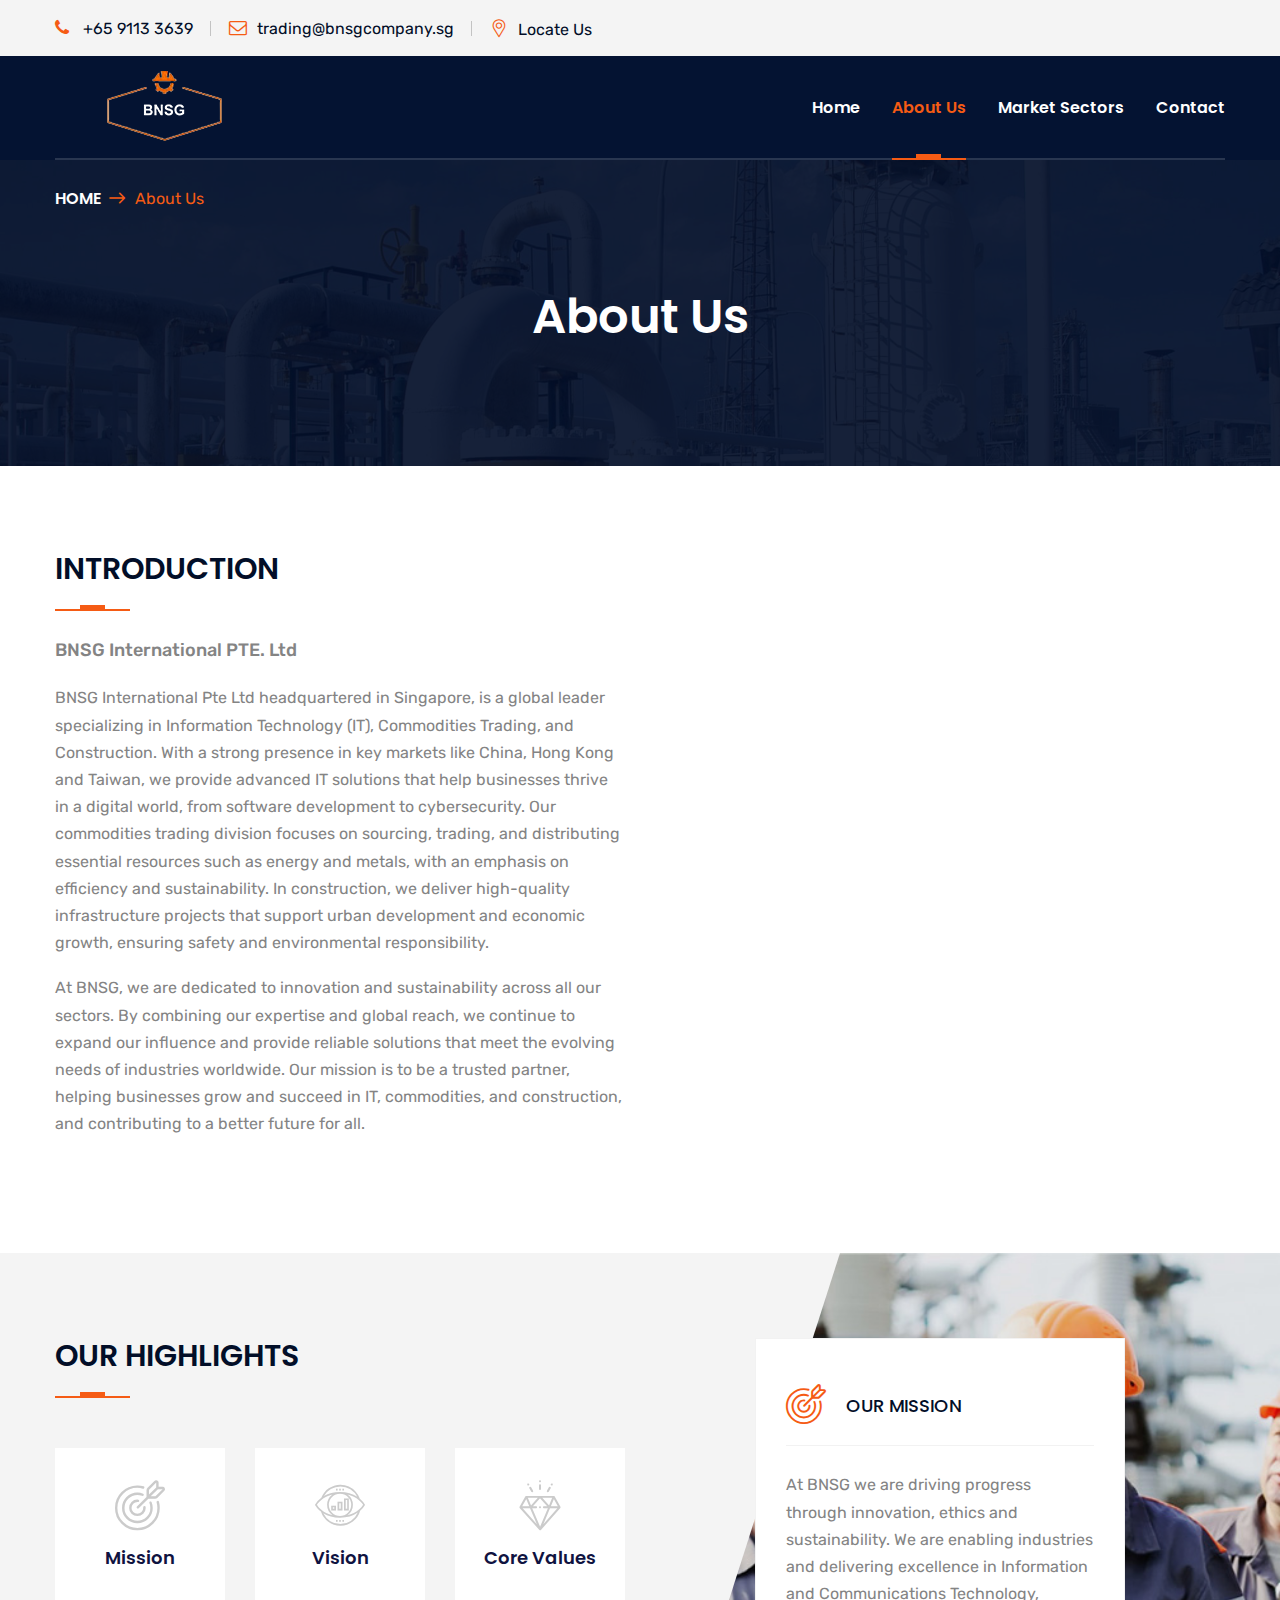
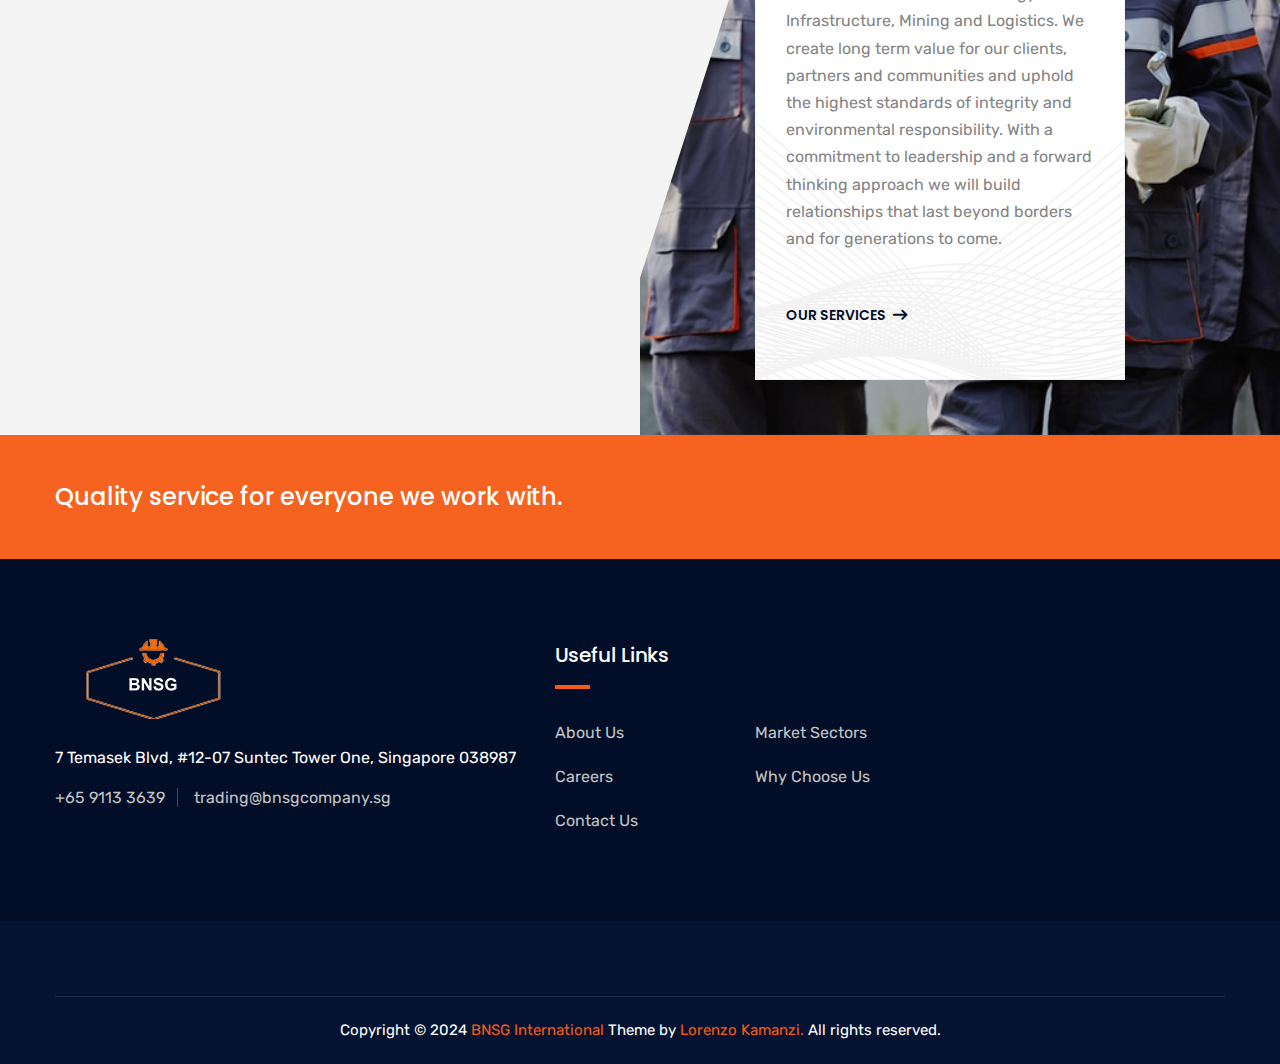
==== commit cd221dd1: "Add files via upload" ====
--- a/about.html
+++ b/about.html
@@ -5,7 +5,7 @@
 
 <head>
     <meta charset="utf-8">
-    <title>BNSG International Pte. Ltd | Manufacturer in Singapore</title>
+    <title>BNSG International Pte. Ltd </title>
     <!-- Stylesheets -->
     <link href="css/bootstrap.css" rel="stylesheet">
     <link href="css/style.css" rel="stylesheet">
@@ -59,15 +59,7 @@
                         </div>
 
                         <!--Top Right-->
-                        <div class="top-right clearfix">
-                            <ul class="clearfix">
-                                <li><a href="#">Careers</a></li>
-                                <li><a href="#">Feedback</a></li>
-                                <li><a href="#">Updates</a></li>
-                                <!--Language-->
-
-                            </ul>
-                        </div>
+                        
 
                     </div>
 
@@ -116,16 +108,7 @@
                             <!-- Main Menu End-->
 
                             <!--Outer Box-->
-                            <div class="outer-box">
-                                <a href="#" class="theme-btn quote-btn" data-toggle="modal"
-                                    data-target="#schedule-box">Get a Quote <span class="icon"></span></a>
-                                <ul class="social-icon-one">
-                                    <li><a href="#"><span class="fa fa-facebook"></span></a></li>
-                                    <li><a href="#"><span class="fa fa-twitter"></span></a></li>
-                                    <li><a href="#"><span class="fa fa-skype"></span></a></li>
-                                    <li><a href="#"><span class="fa fa-linkedin"></span></a></li>
-                                </ul>
-                            </div>
+                            
 
                         </div>
                         <!--Nav Outer End-->
@@ -192,7 +175,7 @@
         <section class="page-title" style="background-image:url(images/background/6.jpg)">
             <div class="auto-container">
                 <ul class="page-breadcrumb">
-                    <li><a href="index-2.html">Home</a></li>
+                    <li><a href="index.html">Home</a></li>
                     <li>About Us</li>
                 </ul>
                 <h1>About Us</h1>
@@ -209,21 +192,25 @@
                     <div class="content-column col-md-6 col-sm-12 col-xs-12">
                         <div class="inner-column">
                             <div class="sec-title">
-                                <h2>Company Over View</h2>
+                                <h2>Introduction</h2>
                                 <div class="separator centered"></div>
                             </div>
                             <div class="bold-text">BNSG International PTE. Ltd</div>
                             <div class="text">
-                                <p>BNSG International Pte focuses on building,
-                                    renovating, and maintaining structures, including
-                                    residential, commercial, and industrial projects.
-                                    It plays a vital role in economic development,
-                                    encompassing a wide range of activities.</p>
-                                <p>BNSG expertise in three key business
-                                    areas:Construction,IT and Trading.
-                                    It has expanded its international footprint to more
-                                    than 15 countries in three continents which are
-                                    Asia,Africa and Middle East
+                                <p>BNSG International Pte Ltd headquartered in Singapore, is a global leader specializing
+                                    in Information Technology (IT), Commodities Trading, and Construction. With a strong
+                                    presence in key markets like China, Hong Kong and Taiwan, we provide advanced IT
+                                    solutions that help businesses thrive in a digital world, from software development to
+                                    cybersecurity. Our commodities trading division focuses on sourcing, trading, and
+                                    distributing essential resources such as energy and metals, with an emphasis on
+                                    efficiency and sustainability. In construction, we deliver high-quality infrastructure
+                                    projects that support urban development and economic growth, ensuring safety and
+                                    environmental responsibility.</p>
+                                <p>At BNSG, we are dedicated to innovation and sustainability across all our sectors. By
+                                    combining our expertise and global reach, we continue to expand our influence and
+                                    provide reliable solutions that meet the evolving needs of industries worldwide. Our
+                                    mission is to be a trusted partner, helping businesses grow and succeed in IT,
+                                    commodities, and construction, and contributing to a better future for all.
                                 </p>
                             </div>
 
@@ -288,37 +275,7 @@
                                 </div>
 
                                 <!--Hightlight Block-->
-                                <div class="hightlight-block col-md-4 col-sm-6 col-xs-12">
-                                    <div class="hightlight-inner">
-                                        <div class="icon-box">
-                                            <span class="icon flaticon-idea"></span>
-                                        </div>
-                                        <h3>Strategy</h3>
-                                        <a href="#" class="overlay-link"></a>
-                                    </div>
-                                </div>
-
-                                <!--Hightlight Block-->
-                                <div class="hightlight-block col-md-4 col-sm-6 col-xs-12">
-                                    <div class="hightlight-inner">
-                                        <div class="icon-box">
-                                            <span class="icon flaticon-loupe"></span>
-                                        </div>
-                                        <h3>Research</h3>
-                                        <a href="#" class="overlay-link"></a>
-                                    </div>
-                                </div>
-
-                                <!--Hightlight Block-->
-                                <div class="hightlight-block col-md-4 col-sm-6 col-xs-12">
-                                    <div class="hightlight-inner">
-                                        <div class="icon-box">
-                                            <span class="icon flaticon-people-1"></span>
-                                        </div>
-                                        <h3>Leadership</h3>
-                                        <a href="#" class="overlay-link"></a>
-                                    </div>
-                                </div>
+                               
 
                             </div>
 
@@ -332,12 +289,13 @@
                                 <div class="icon flaticon-target"></div>
                                 <h2>Our Mission</h2>
                             </div>
-                            <div class="text">To build innovative, sustainable, and high-quality infrastructure that enhances
-                                communities and transforms visions into reality through reliable, efficient, and
-                                environmentally-conscious construction practices.
-                                To deliver high-quality, efficient, and sustainable construction projects that
-                                exceed client expectations while contributing to the economic and social
-                                development of Africa
+                            <div class="text">At BNSG we are driving progress through innovation, ethics and sustainability.
+                                We are enabling industries and delivering excellence in Information and
+                                Communications Technology, Infrastructure, Mining and Logistics. We create
+                                long term value for our clients, partners and communities and uphold the highest
+                                standards of integrity and environmental responsibility. With a commitment to
+                                leadership and a forward thinking approach we will build relationships that last
+                                beyond borders and for generations to come.
                             </div>
                             <a href="market-sectors.html" class="services">Our Services <span
                                     class="icon flaticon-arrow-pointing-to-right"></span></a>
@@ -360,10 +318,7 @@
                     <div class="col-md-9 col-sm-12 col-xs-12">
                         <h2>Quality service for everyone we work with.</h2>
                     </div>
-                    <div class="link-column col-md-3 col-sm-12 col-xs-12">
-                        <a class="apointment" href="#">Make an Appointment <span
-                                class="icon flaticon-arrow-pointing-to-right"></span></a>
-                    </div>
+                    
                 </div>
             </div>
         </section>
@@ -425,7 +380,7 @@
                     </div>
                 </div>
             </div>
-            <a href="index-2.html" class="backhome">Back to Home <span
+            <a href="index.html" class="backhome">Back to Home <span
                     class="icon flaticon-arrow-pointing-to-right"></span></a>
         </div>
         <!-- End of Quote box -->
@@ -444,20 +399,12 @@
                                     <a href="index.html"><img src="images/footer.png" alt="" /></a>
                                 </div>
                                 <div class="widget-content">
-                                    <div class="text">G7 Temasek Blvd, #12-07 SUNTEC TOWER ONE, Singapore 038987</div>
+                                    <div class="text">7 Temasek Blvd, #12-07 Suntec Tower One, Singapore 038987</div>
                                     <ul class="list">
                                         <li>+65 9113 3639</li>
                                         <li>trading@bnsgcompany.sg</li>
                                     </ul>
-                                    <div class="timing">
-                                        <span>Visit Our Office:</span>Monday - Sunday: 9.00am to 5.00pm
-                                    </div>
-                                    <ul class="social-icon-one">
-                                        <li><a href="#"><span class="fa fa-facebook"></span></a></li>
-                                        <li><a href="#"><span class="fa fa-twitter"></span></a></li>
-                                        <li><a href="#"><span class="fa fa-skype"></span></a></li>
-                                        <li><a href="#"><span class="fa fa-linkedin"></span></a></li>
-                                    </ul>
+                                    
                                 </div>
                             </div>
                         </div>
@@ -474,15 +421,15 @@
                                             <li><a href="about.html">About Us</a></li>
 
 
-                                            <li><a href="contact.html">Get a Quote</a></li>
-                                            <li><a href="about.html">Testimonials</a></li>
+                                            <li><a href="contact.html">Careers</a></li>
+                                            
                                             <li><a href="contact.html">Contact Us</a></li>
                                         </ul>
                                     </div>
                                     <div class="column col-md-6 col-sm-6 col-xs-12">
                                         <ul class="links">
                                             <li><a href="market-sectors.html">Market Sectors</a></li>
-                                            <li><a href="market-sectors.html">Industries</a></li>
+                                           
 
                                             <li><a href="about.html">Why Choose Us</a></li>
 
@@ -493,51 +440,14 @@
                         </div>
 
                         <!--Column-->
-                        <div class="column col-md-3 col-sm-6 col-xs-12">
-                            <div class="footer-widget material-widget">
-                                <div class="footer-title">
-                                    <h2>Our Products</h2>
-                                </div>
-                                <ul class="list-style-two">
-                                    <li><span class="icon flaticon-doc"></span><a href="market-sectors.html">Product
-                                            list</a>Year 2018-24</li>
-                                    <li><span class="icon flaticon-doc"></span><a href="market-sectors.html">Market
-                                            sector</a>For Constructors</li>
-                                    <li><span class="icon flaticon-pdf"></span><a href="about.html">Company Growth</a>In
-                                        Last 3 Years</li>
-                                </ul>
-                            </div>
-                        </div>
+                        
 
                     </div>
                 </div>
             </div>
             <div class="footer-bottom">
                 <div class="auto-container">
-                    <div class="row clearfix">
-
-                        <!--Title Column-->
-                        <div class="title-column col-md-5 col-sm-12 col-xs-12">
-                            <div class="text"><span class="icon flaticon-rss-updates-subscription"></span> Keep up to
-                                date, Get latest updates, news and special offers in your inbox...</div>
-                        </div>
-                        <!--Subscribe Column-->
-                        <div class="subscribe-column col-md-7 col-sm-12 col-xs-12">
-                            <div class="subscribe-form">
-                                <form method="post" action="https://formsubmit.co/admin@bnsgcompany.sg">
-                                    <input type="hidden" name="_cc" value="wendy@bnsgcompany.sg,richard@bnsgcompany.sg,wang@bnsgcompany.sg,Mignonne@bnsgcompany.sg,Project@bnsgcompany.sg,Operations@bnsgcompany.sg,Trading@bnsgcompany.sg,Construction@bnsgcompany.sg,Jeffery@bnsgcompany.sg,Charles@bnsgcompany.sg">
-                                    <input type="hidden" name="_next" value="https://bnsgcompany.sg">
-                                    <div class="form-group">
-                                        <input type="email" name="email" value="" placeholder="Your E-mail Address..."
-                                            required="">
-                                        <button type="submit" class="theme-btn">Subscribe Us <span
-                                                class="flaticon-right-arrow-1"></span></button>
-                                    </div>
-                                </form>
-                            </div>
-                        </div>
-
-                    </div>
+                    
 
                     <div class="copyright">Copyright © 2024 <a href="#">BNSG International</a> Theme by <a
                             href="https://lorenzokamanzi.com">Lorenzo Kamanzi.</a> All rights reserved.</div>
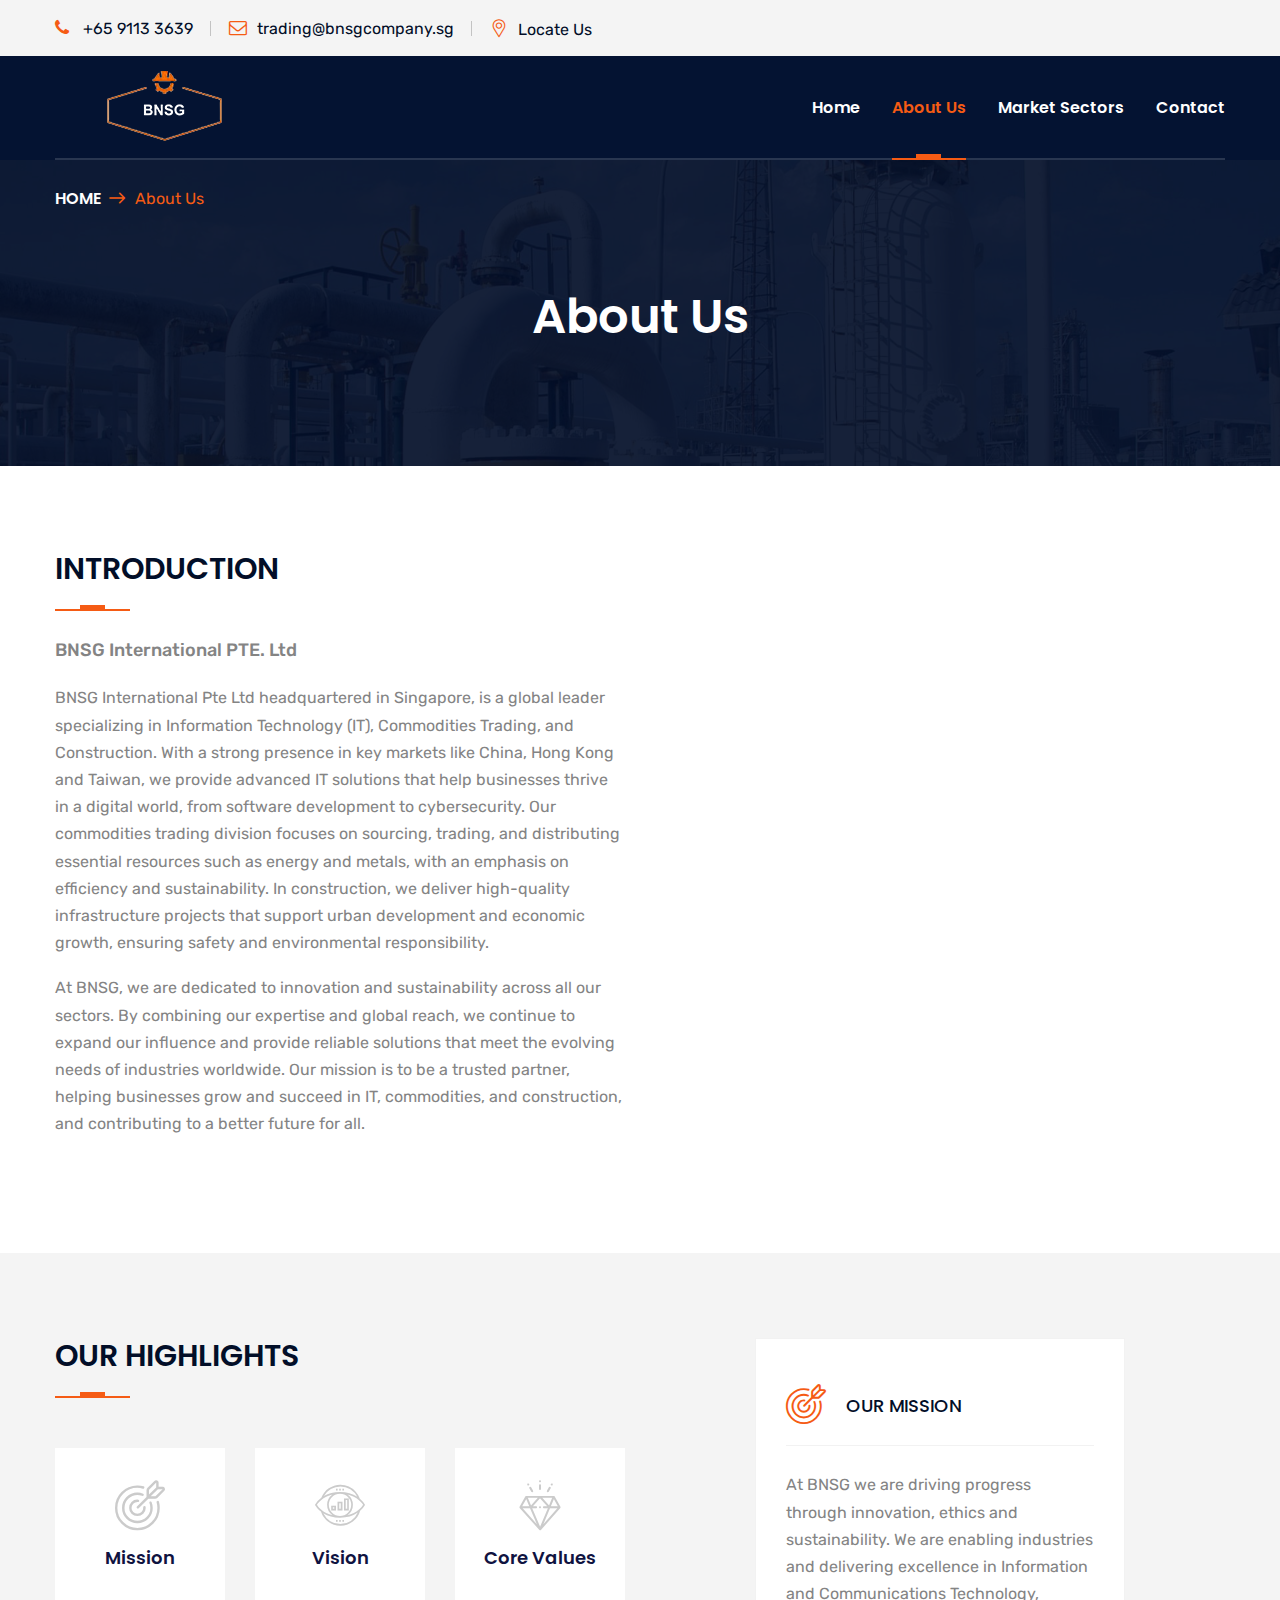
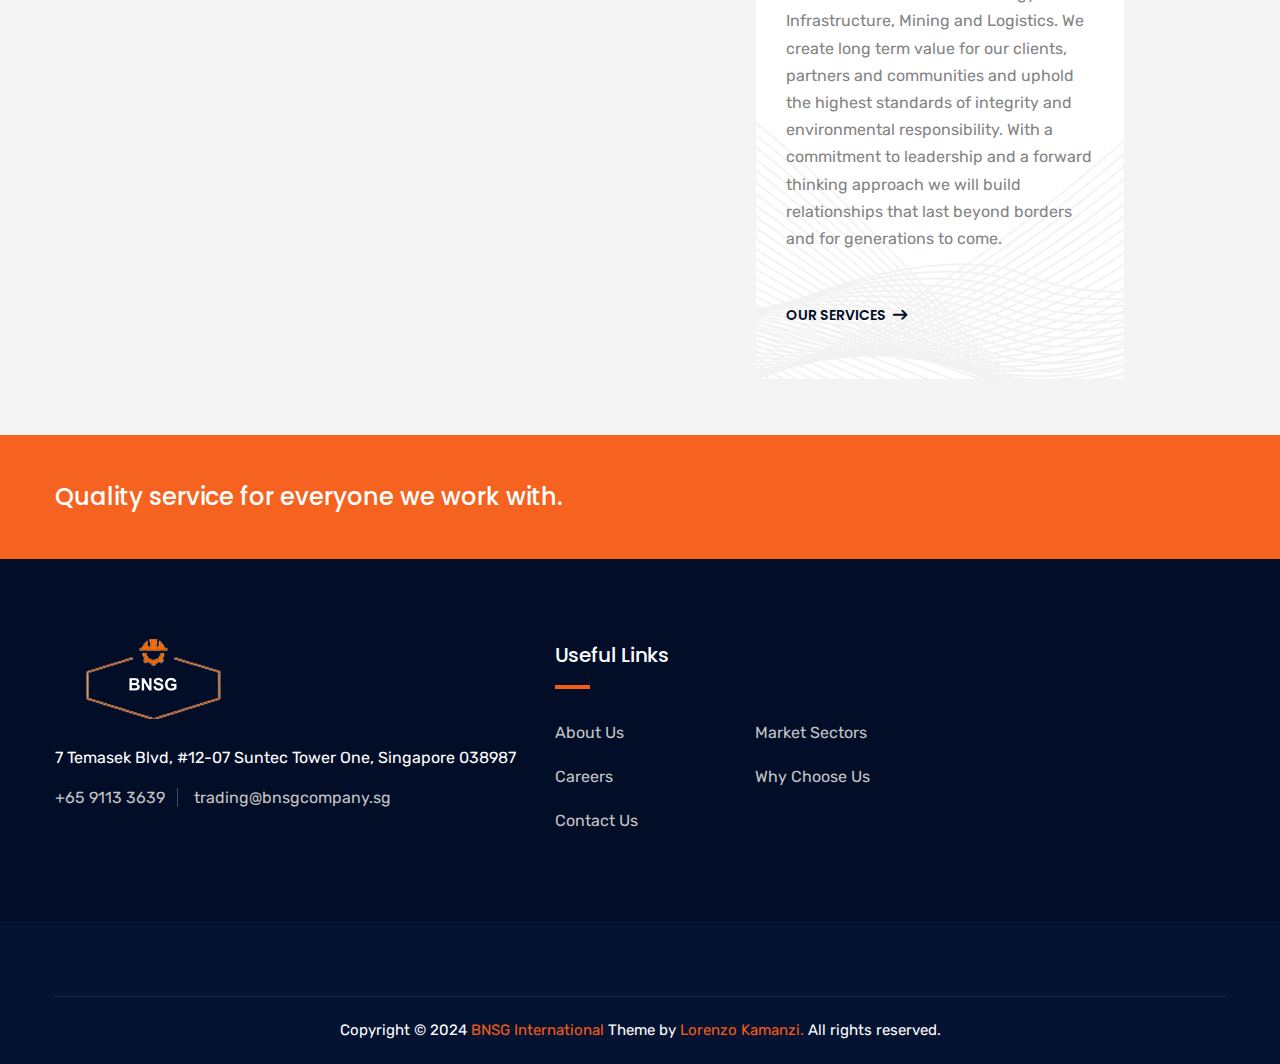
==== commit ac1fcfa6: "Add files via upload" ====
--- a/about.html
+++ b/about.html
@@ -227,7 +227,7 @@
 
         <!--Highlights Section-->
         <section class="highlights-section">
-            <div class="image-layer" style="background-image:url(images/background/10.jpg)"></div>
+            <div class="image-layer" style="background-image:url(images/resource/abt.jpg)"></div>
             <div class="auto-container">
                 <div class="row clearfix">
 
